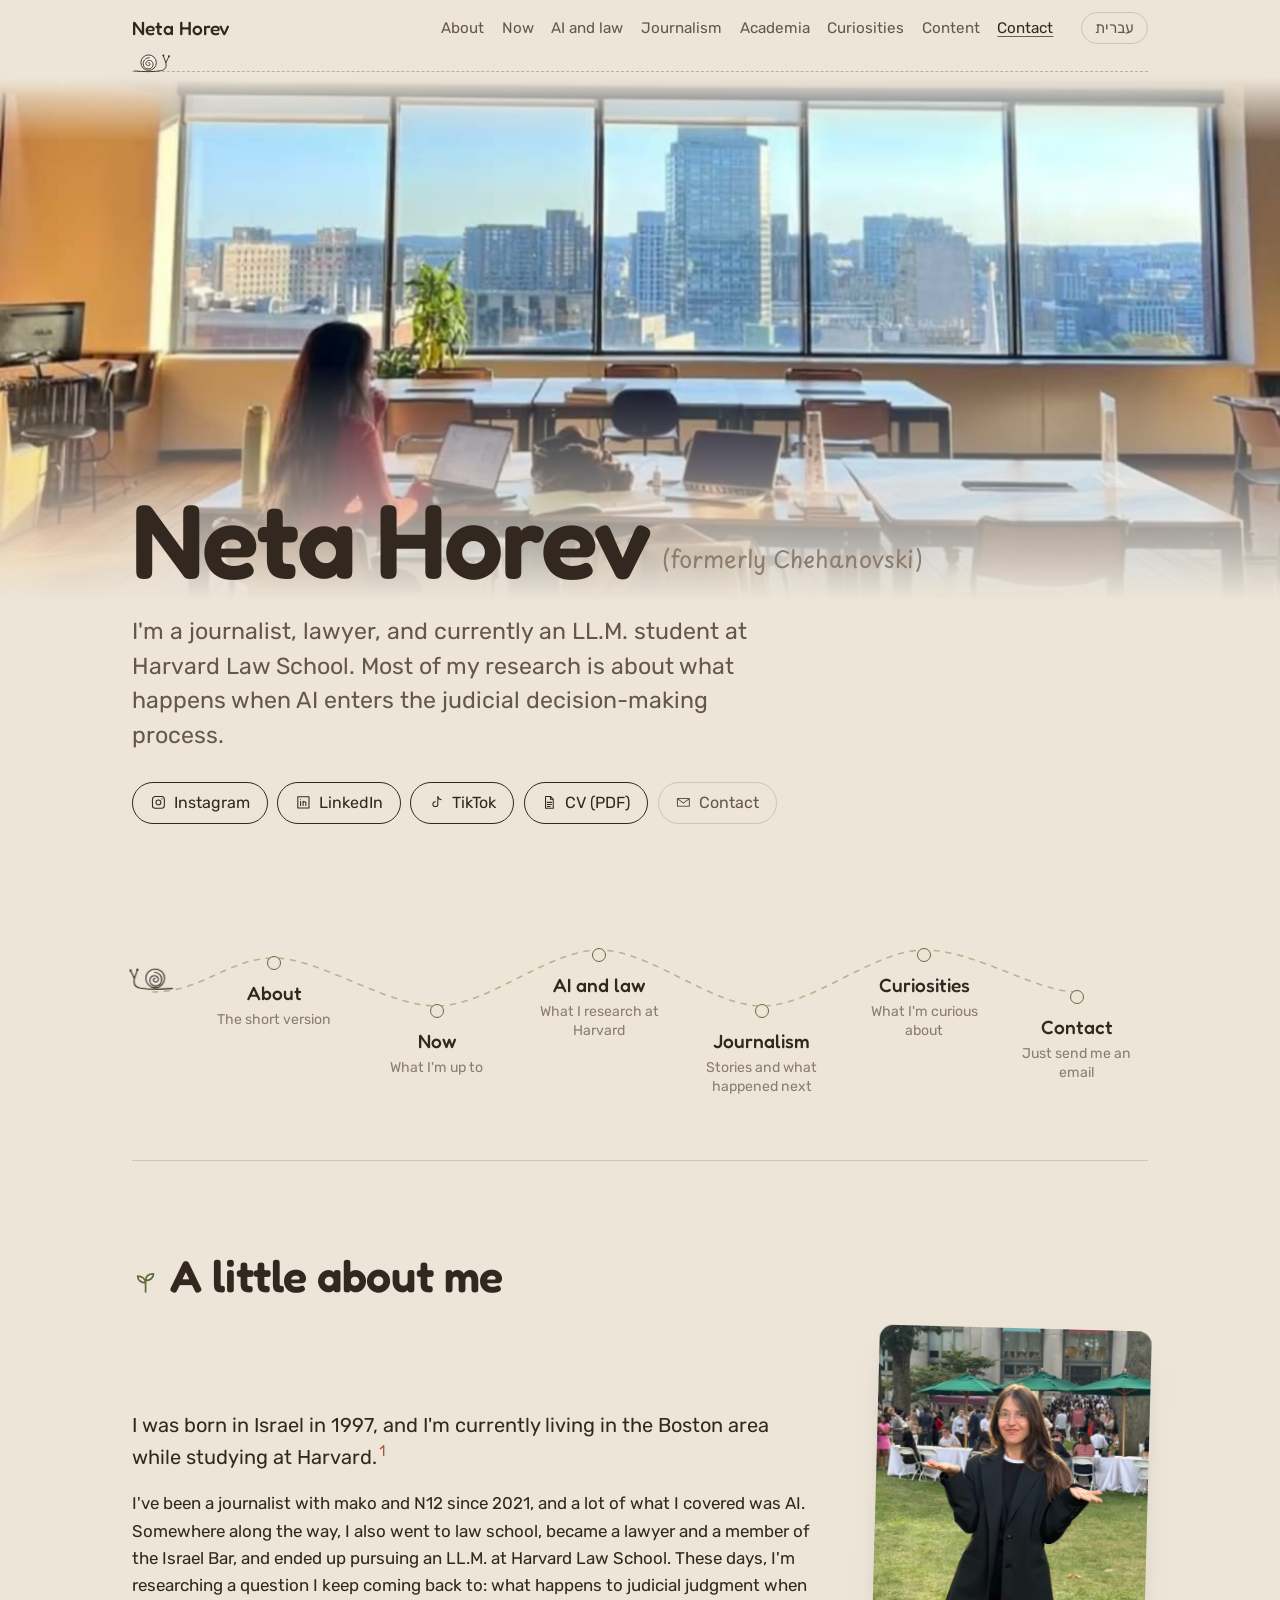
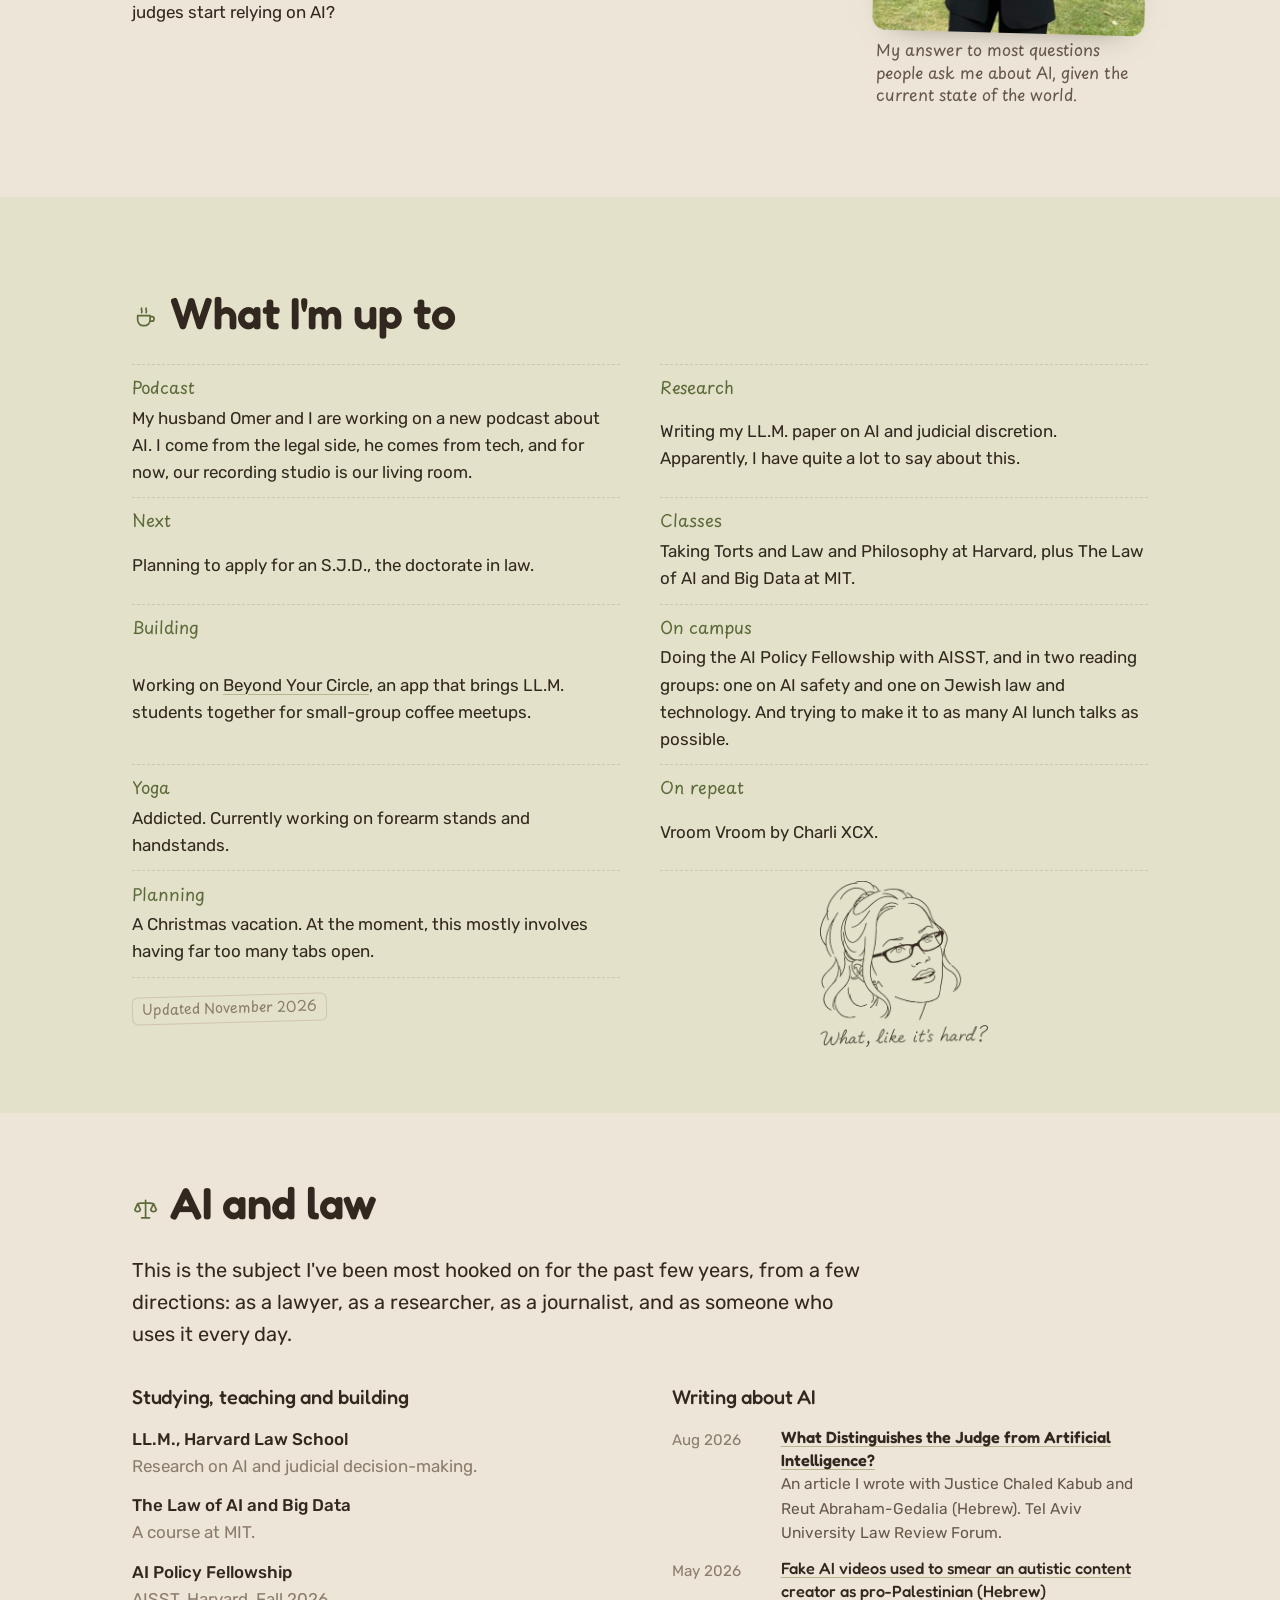
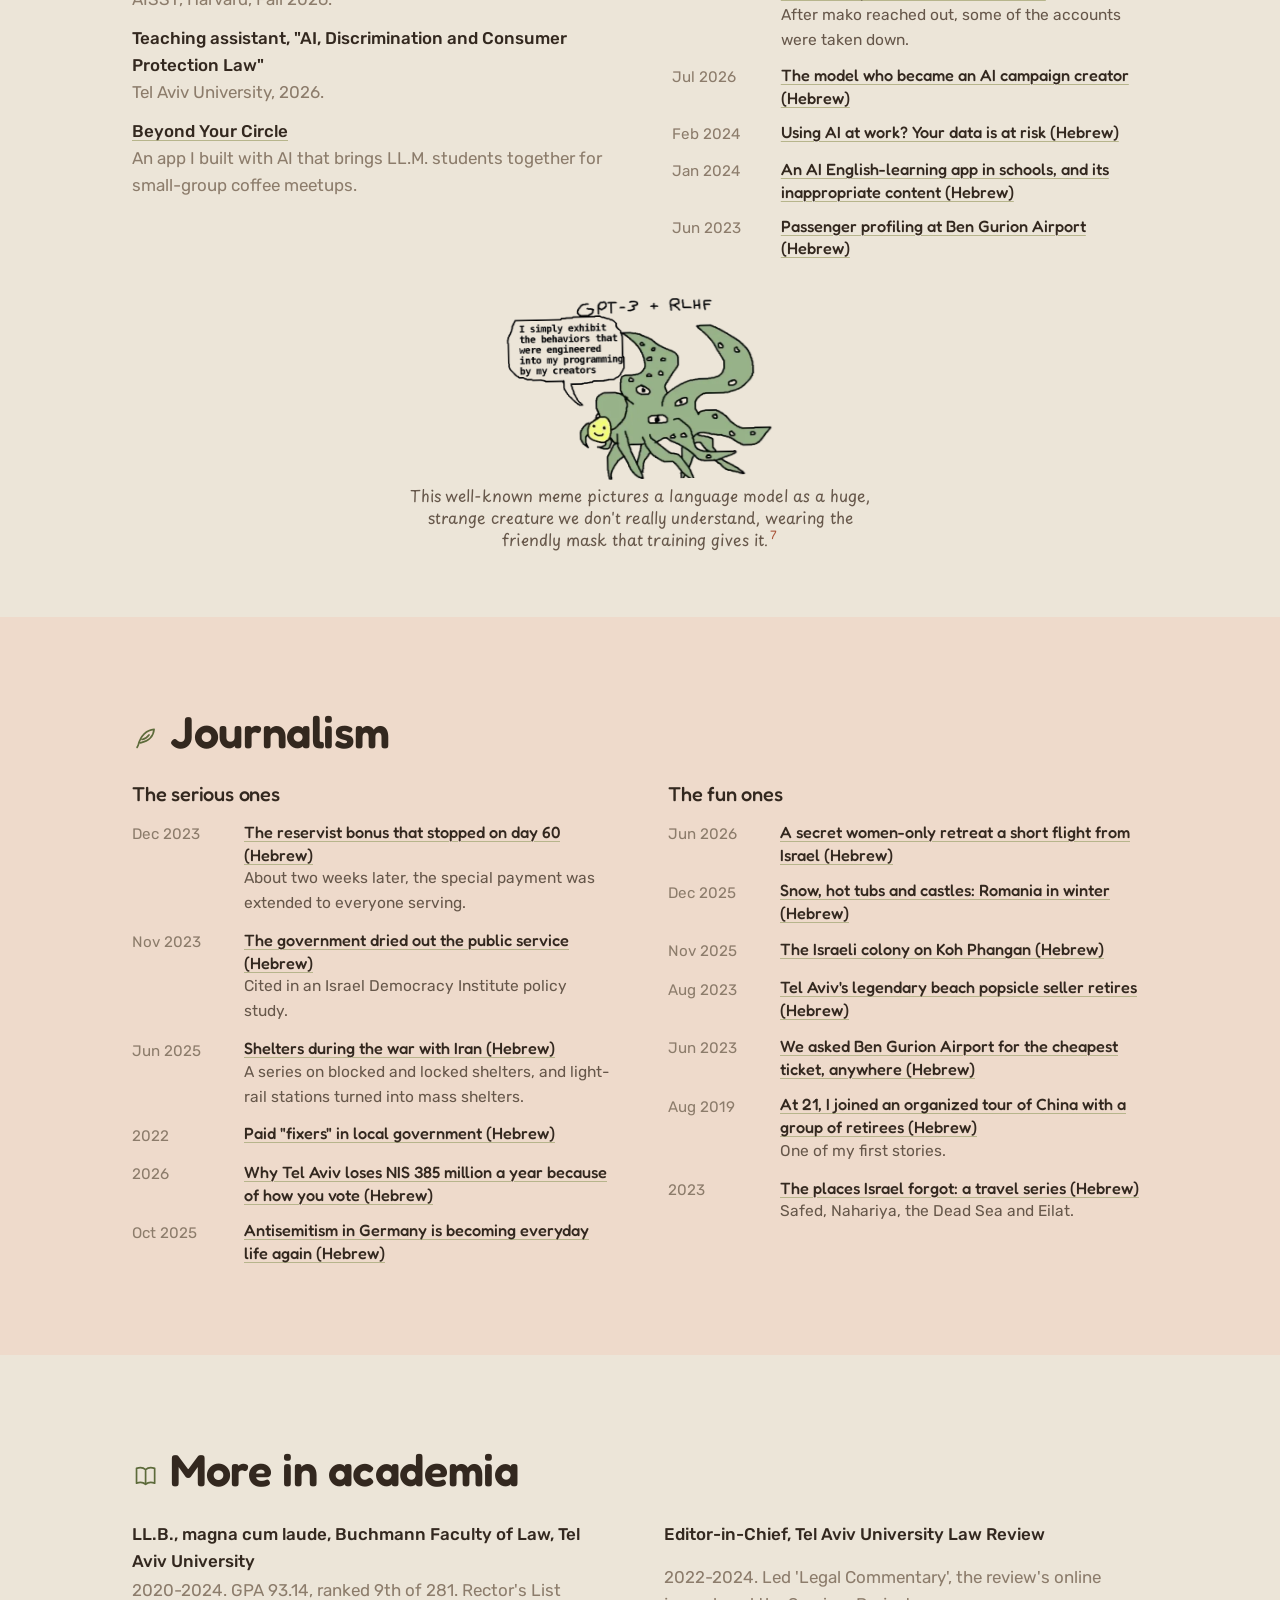
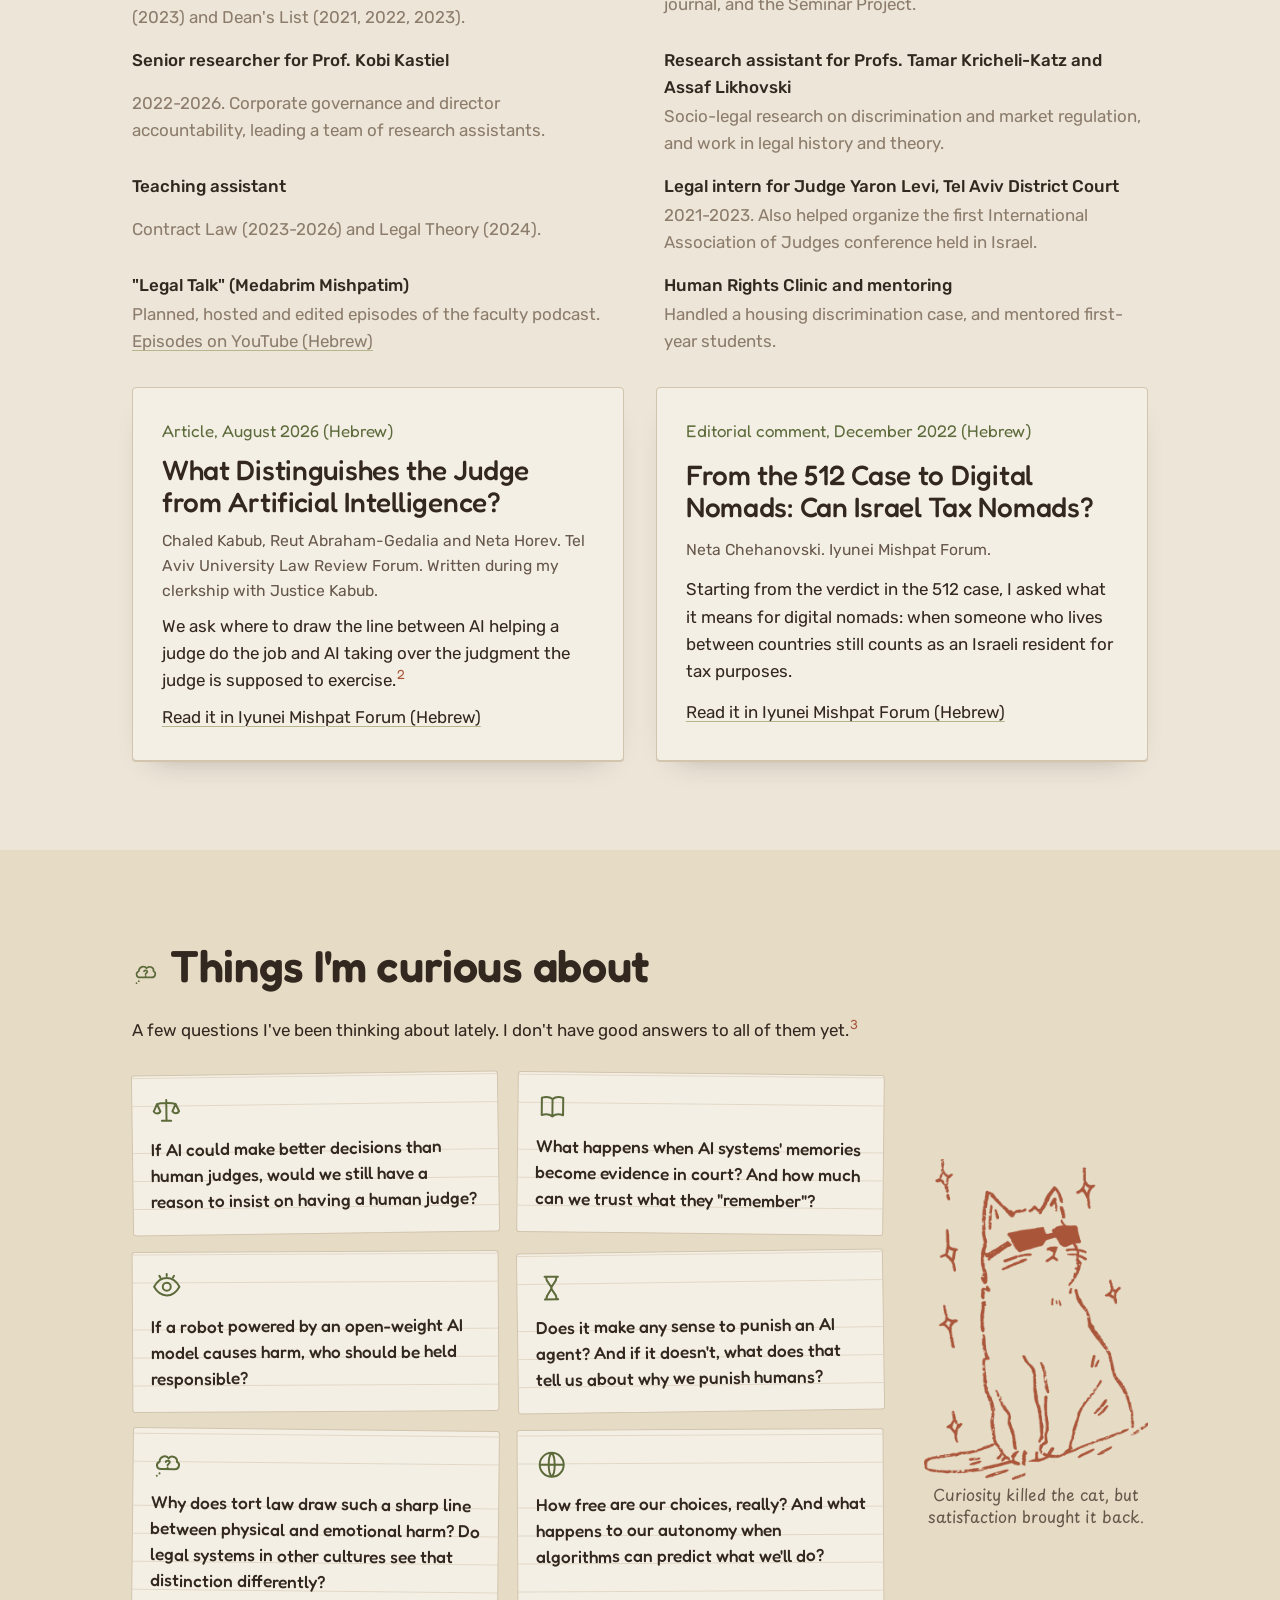
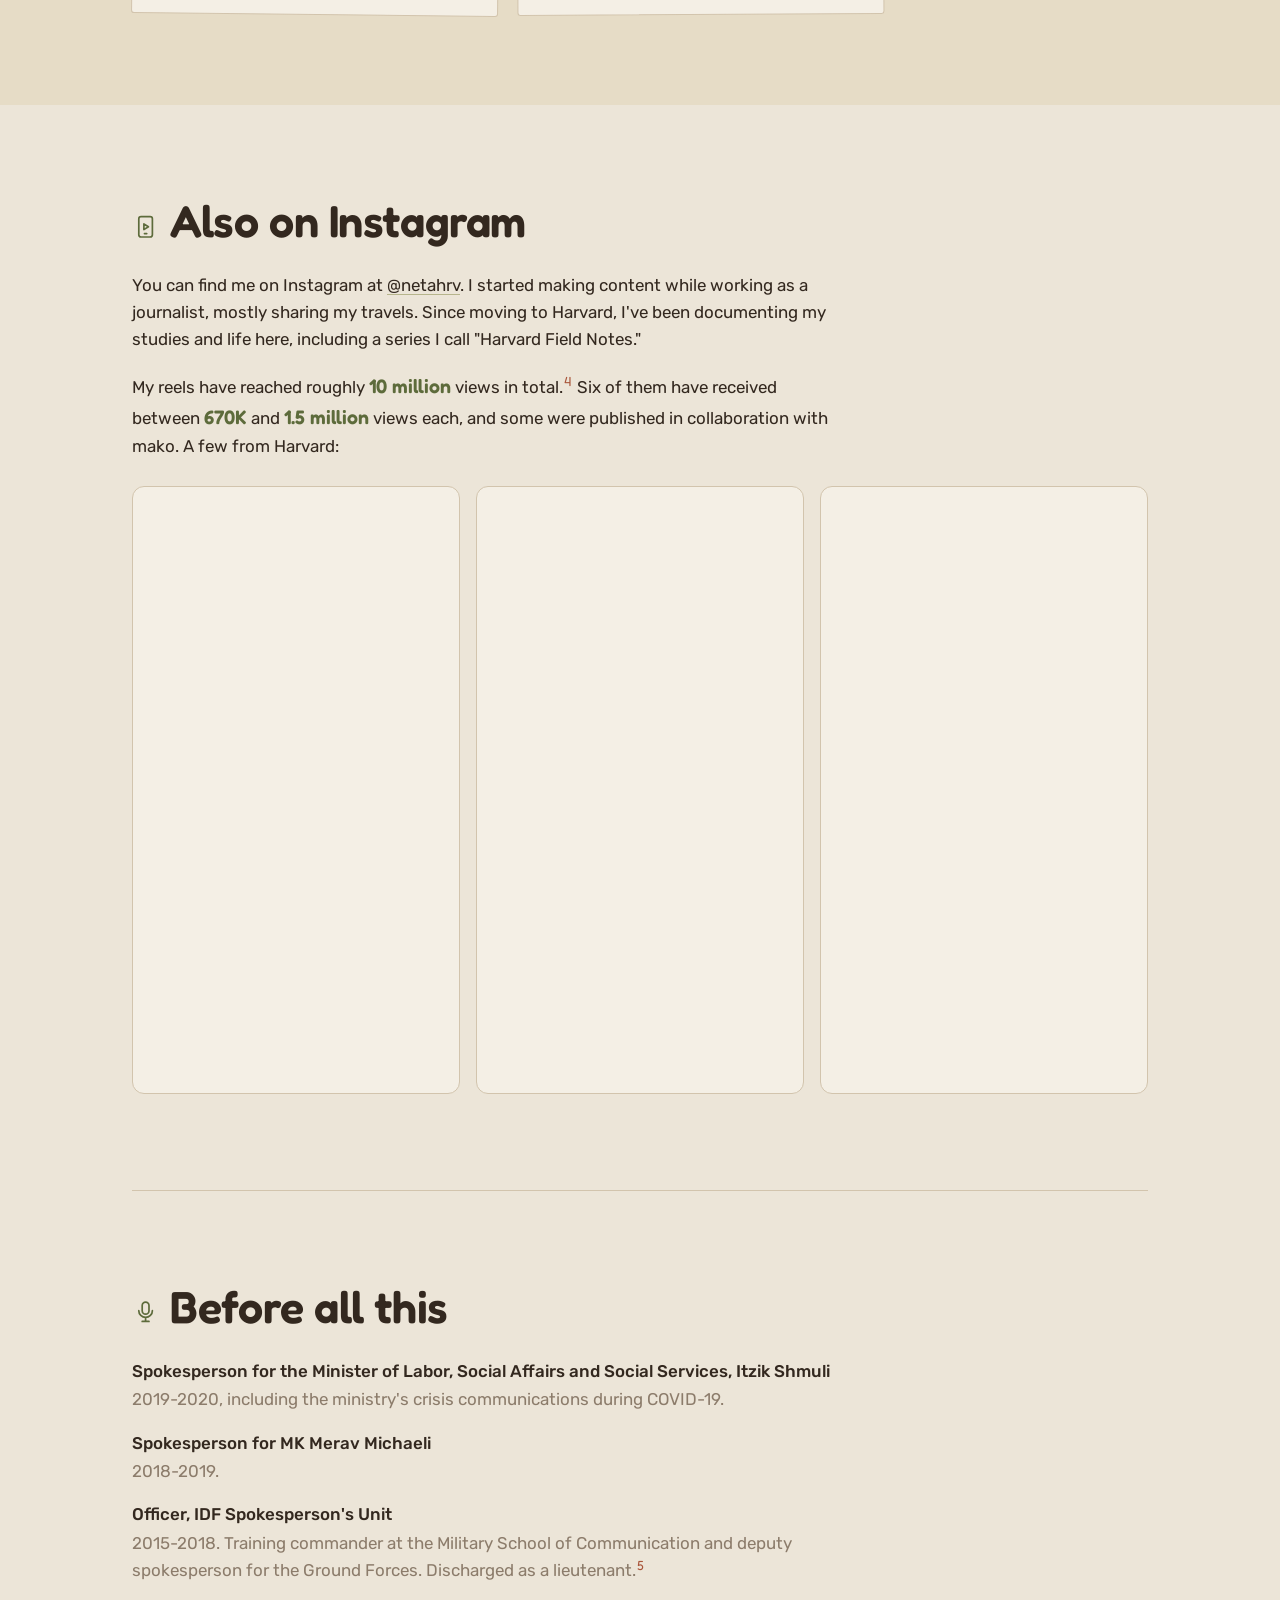
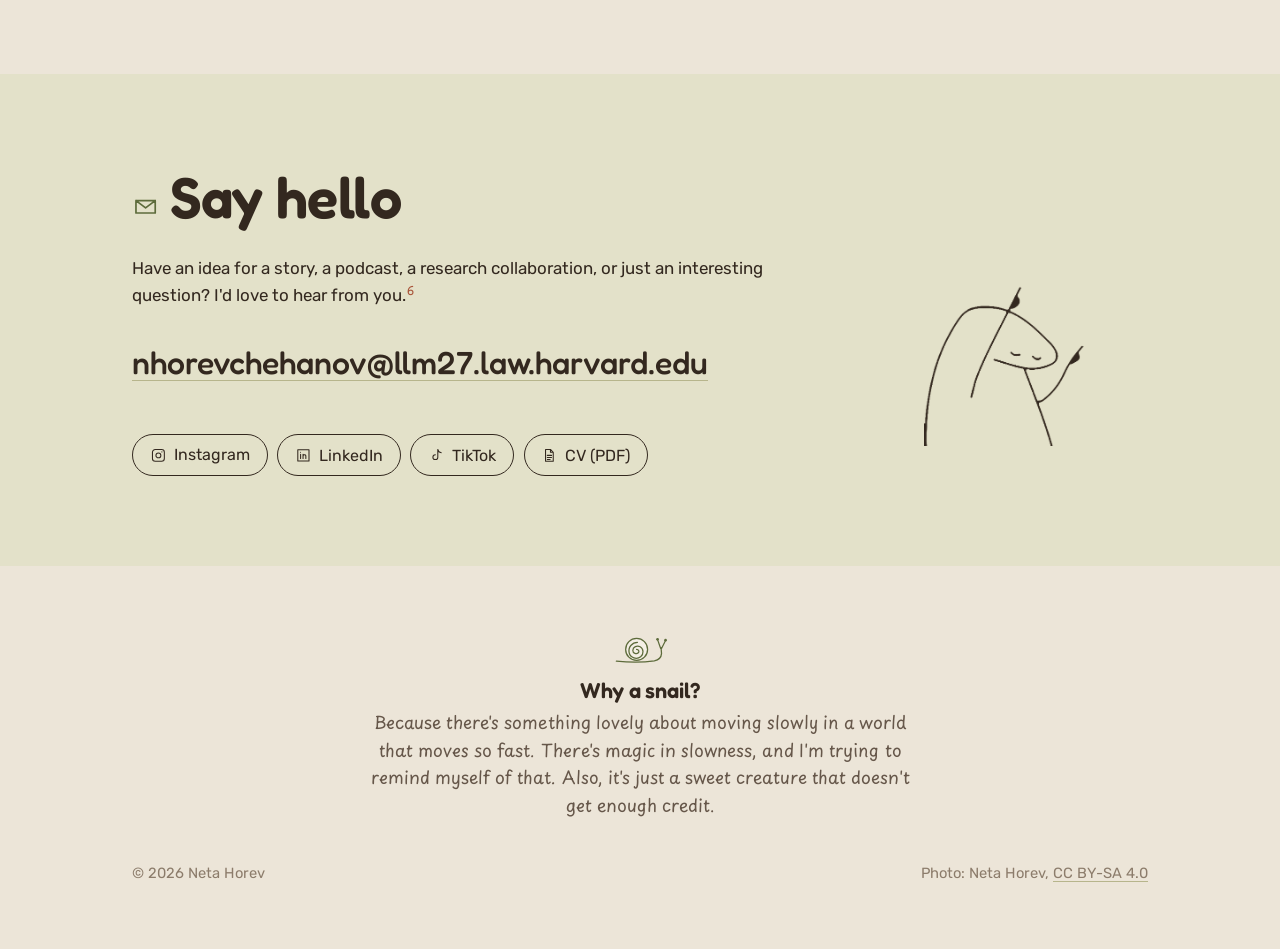
==== index.html @ 1d1a62be "Cover: day-to-night video loop instead of the still photo Co-Authored-By: Claude Opus 5.5 <noreply@a" ====
<!doctype html>
<html lang="en" dir="ltr">
<head>
<meta charset="utf-8">
<meta name="viewport" content="width=device-width, initial-scale=1, viewport-fit=cover">
<title>Neta Horev</title>
<meta name="description" content="Neta Horev is a journalist, lawyer and LL.M. candidate at Harvard Law School researching AI and judicial decision-making.">
<link rel="canonical" href="https://netahorev.com/">
<link rel="alternate" hreflang="he" href="https://netahorev.com/he/">
<link rel="alternate" hreflang="en" href="https://netahorev.com/">
<link rel="alternate" hreflang="x-default" href="https://netahorev.com/">
<meta property="og:type" content="website">
<meta property="og:url" content="https://netahorev.com/">
<meta property="og:title" content="Neta Horev">
<meta property="og:description" content="Journalist, lawyer and LL.M. candidate at Harvard Law School researching AI and judicial decision-making.">
<meta property="og:image" content="https://netahorev.com/assets/neta-horev.jpg">
<meta property="og:image:alt" content="Portrait of Neta Horev">
<meta property="og:locale" content="en_US">
<meta property="og:locale:alternate" content="he_IL">
<meta name="twitter:card" content="summary_large_image">
<meta name="theme-color" content="#ECE5D8">
<link rel="icon" href="/assets/favicon.svg" type="image/svg+xml">
<link rel="preconnect" href="https://fonts.googleapis.com">
<link rel="preconnect" href="https://fonts.gstatic.com" crossorigin>
<link rel="stylesheet" href="https://fonts.googleapis.com/css2?family=Fredoka:wght@400;500;600&family=Rubik:wght@400;500&family=Playpen+Sans+Hebrew:wght@400;500&display=swap">
<link rel="stylesheet" href="/assets/style.css?v=49">
<script>document.documentElement.classList.add('js');if(document.visibilityState==='visible')document.documentElement.classList.add('intro')</script>
<script type="application/ld+json">
{"@context":"https://schema.org","@type":"Person","name":"Neta Horev","alternateName":["נטע חורב","Neta Chehanovski","נטע צ'חנובסקי"],"url":"https://netahorev.com/","image":"https://netahorev.com/assets/neta-horev.jpg","jobTitle":"Journalist, lawyer and LL.M. candidate","affiliation":{"@type":"CollegeOrUniversity","name":"Harvard Law School"},"sameAs":["https://www.instagram.com/netahrv/","https://www.linkedin.com/in/neta-horev-77a28816b/","https://www.tiktok.com/@neta_horev"]}
</script>
  <script data-goatcounter="https://netahorev.goatcounter.com/count" async src="//gc.zgo.at/count.js"></script>
</head>
<body>
<svg width="0" height="0" style="position:absolute" aria-hidden="true">
  <symbol id="i-sprout" viewBox="0 0 24 24"><path class="ico" d="M12 21V11M12 13c0-4-3.5-6-7-6 0 3.5 3 6 7 6M12 11c0-4 3-6 7-6 0 3.5-3 6-7 6"/></symbol>
  <symbol id="i-cup" viewBox="0 0 24 24"><path class="ico" d="M5 10h11v4a5 5 0 0 1-5 5h-1a5 5 0 0 1-5-5zM16 11h1.5a2 2 0 0 1 0 4H16M8.5 3.5c-1 1.5 1 2-0 4M12.5 3.5c-1 1.5 1 2 0 4"/></symbol>
  <symbol id="i-pen" viewBox="0 0 24 24"><path class="ico" d="M19.5 4.5C13 5 7.5 10 5.5 18.5l-1 2M19.5 4.5c-.5 6-5 10.5-12 12M9 13.5c2.5-.5 4.5-2 6-4"/></symbol>
  <symbol id="i-scales" viewBox="0 0 24 24"><path class="ico" d="M12 4.5V20M8.5 20h7M5 7.5c3-1 11-1 14 0M5 7.5 2.5 13c1 2 4 2 5 0zM19 7.5 16.5 13c1 2 4 2 5 0z"/></symbol>
  <symbol id="i-cloud" viewBox="0 0 24 24"><path class="ico" d="M7 17c-3.5 0-4-4.5-1-5.5 0-4 5-5.5 6.8-2.5 1.7-2.5 6.7-1.5 6.2 2.5 2.5 1 2 5.5-1.5 5.5zM10.6 11.6c.2-1.3 3-1.2 3 .3 0 1-1.6 1.1-1.6 2.3M12 15.9v.1M6 20.2v.1M4 22v.1"/></symbol>
  <symbol id="i-mail" viewBox="0 0 24 24"><path class="ico" d="M3.5 6.5h17v11h-17zM3.5 6.5 12 13l8.5-6.5"/></symbol>
  <symbol id="i-phone" viewBox="0 0 24 24"><path class="ico" d="M8 3h8a2 2 0 0 1 2 2v14a2 2 0 0 1-2 2H8a2 2 0 0 1-2-2V5a2 2 0 0 1 2-2zM10.5 9.5l4 2.5-4 2.5zM11 18h2"/></symbol>
  <symbol id="i-mic" viewBox="0 0 24 24"><path class="ico" d="M12 3.5a3 3 0 0 1 3 3V11a3 3 0 0 1-6 0V6.5a3 3 0 0 1 3-3zM6 11a6 6 0 0 0 12 0M12 17v3.5M9 20.5h6"/></symbol>
  <symbol id="i-eye" viewBox="0 0 24 24"><path class="ico" d="M2.5 12c2.5-4.5 6-6.5 9.5-6.5s7 2 9.5 6.5c-2.5 4.5-6 6.5-9.5 6.5S5 16.5 2.5 12zM12 9a3 3 0 1 1 0 6 3 3 0 0 1 0-6zM12 2.5V4M6.5 3.8l.8 1.3M17.5 3.8l-.8 1.3"/></symbol>
  <symbol id="i-book" viewBox="0 0 24 24"><path class="ico" d="M4 5.5c3-1 6-.7 8 1 2-1.7 5-2 8-1v13c-3-1-6-.7-8 1-2-1.7-5-2-8-1zM12 6.5v13"/></symbol>
  <symbol id="i-globe" viewBox="0 0 24 24"><path class="ico" d="M12 3a9 9 0 1 1 0 18 9 9 0 0 1 0-18zM3 12h18M12 3c-3 3-3 15 0 18M12 3c3 3 3 15 0 18"/></symbol>
  <symbol id="i-hourglass" viewBox="0 0 24 24"><path class="ico" d="M7 3.5h10M7 20.5h10M8 3.5c0 4.5 4 6 4 8.5s-4 4-4 8.5M16 3.5c0 4.5-4 6-4 8.5s4 4 4 8.5"/></symbol>
  <symbol id="i-spiral" viewBox="0 0 24 24"><path class="ico" d="M12 12c1.5 0 2 1.8.8 2.6-1.6 1-4-.2-4-2.4 0-2.8 3-4.2 5.4-3 3 1.4 3.4 5.6.8 7.7-3.2 2.6-8.4 1.2-9.3-3-1-4.6 2.4-8.6 6.8-8.6 4.4 0 8 3.5 8 8"/></symbol>
  <symbol id="i-ig" viewBox="0 0 24 24"><path class="ico" d="M7.5 3.5h9a4 4 0 0 1 4 4v9a4 4 0 0 1-4 4h-9a4 4 0 0 1-4-4v-9a4 4 0 0 1 4-4zM12 8.5a3.5 3.5 0 1 1 0 7 3.5 3.5 0 0 1 0-7zM17 6.9v.1"/></symbol>
  <symbol id="i-tt" viewBox="0 0 24 24"><path class="ico" d="M14 3.5v11a3.5 3.5 0 1 1-3.5-3.5M14 3.5c.4 2.6 2.2 4.4 5 4.6"/></symbol>
  <symbol id="i-doc" viewBox="0 0 24 24"><path class="ico" d="M6.5 3.5h7l4 4v13h-11zM13.5 3.5v4h4M9 12h6M9 15h6M9 18h4"/></symbol>
  <symbol id="i-in" viewBox="0 0 24 24"><path class="ico" d="M4 4h16v16H4zM8 10.5v6M8 7.5v.1M11.5 16.5v-6M11.5 13c0-2 4-3 4 0v3.5"/></symbol>
</svg>

<a class="skip" href="#main">Skip to content</a>

<header class="topbar">
  <div class="wrap">
    <div class="topbar__inner">
      <a class="brand" href="#top">Neta Horev</a>
      <nav class="topnav" aria-label="Sections">
        <a href="#about">About</a>
        <a href="#now">Now</a>
        <a href="#research">AI and law</a>
        <a href="#journalism">Journalism</a>
        <a href="#academia">Academia</a>
        <a href="#curiosities">Curiosities</a>
        <a href="#content">Content</a>
        <a href="#contact">Contact</a>
      </nav>
      <a class="lang" href="/he/" hreflang="he" lang="he">עברית</a>
    </div>
    <div class="trail">
      <div class="trail__line" aria-hidden="true"></div>
      <div class="trail__done" aria-hidden="true"></div>
      <button class="snail" type="button" aria-label="The snail. Click to hear what it has to say">
        <svg viewBox="0 0 64 42" aria-hidden="true"><g class="body"><path class="ico" d="M4 37q26 2.5 45-.5 8-1.5 8.5-8.5l-.5-7"/></g><g class="eyes"><path class="ico" d="m56.5 22-3.5-10M57.5 22l4.5-9"/><circle cx="52.8" cy="11" r="1.6" fill="currentColor"/><circle cx="62.3" cy="12" r="1.6" fill="currentColor"/></g><g class="shell-g"><circle class="shell" cx="28" cy="23" r="13" stroke="currentColor" stroke-width="1.5"/><path class="ico" d="M28 23c2.5 0 3.5 2.6 2 4-2 2-6.5 1-6.5-2.6 0-4.4 5-6.6 8.7-4.5 4.2 2.4 4.5 8.8.6 11.8-4.7 3.6-12.2 1.6-13.6-4.5-1.6-6.8 3.5-12.6 9.8-12.6"/></g></svg>
      </button>
    </div>
  </div>
</header>

<main id="main">
  <div class="wrap">

    <figure class="cover"><video src="/assets/cover-loop.mp4" poster="/assets/cover-loop.jpg" width="1244" height="830" autoplay muted loop playsinline preload="auto" disablepictureinpicture aria-label="Neta working on a laptop by a huge window overlooking the city"></video></figure>

    <section class="hero" id="top" aria-labelledby="name">
      <div>
        <h1 class="hero__name" id="name"><span class="w">Neta</span> <span class="w">Horev</span><span class="hero__aka">(formerly Chehanovski)</span></h1>
        <p class="hero__line">I'm a journalist, lawyer, and currently an LL.M. student at Harvard Law School. Most of my research is about what happens when AI enters the judicial decision-making process.</p>
        <div class="hero__links">
          <a class="btn" href="https://www.instagram.com/netahrv/" rel="me noopener" target="_blank"><svg aria-hidden="true"><use href="#i-ig"/></svg>Instagram</a>
          <a class="btn" href="https://www.linkedin.com/in/neta-horev-77a28816b/" rel="me noopener" target="_blank"><svg aria-hidden="true"><use href="#i-in"/></svg>LinkedIn</a>
          <a class="btn" href="https://www.tiktok.com/@neta_horev" rel="me noopener" target="_blank"><svg aria-hidden="true"><use href="#i-tt"/></svg>TikTok</a>
          <a class="btn" href="/assets/Neta-Horev-CV.pdf" target="_blank" rel="noopener"><svg aria-hidden="true"><use href="#i-doc"/></svg>CV (PDF)</a>
          <a class="btn btn--quiet" href="#contact"><svg aria-hidden="true"><use href="#i-mail"/></svg>Contact</a>
        </div>
      </div>
    </section>

    <nav class="path" aria-label="The trail through this page">
      <svg class="path__svg path__svg--d" viewBox="0 0 1000 170" preserveAspectRatio="none" aria-hidden="true">
        <defs>
          <mask id="trail-mask" maskUnits="userSpaceOnUse" x="-20" y="-20" width="1040" height="210">
            <path class="path__reveal" pathLength="1" d="M20 104C70 104 95 70 140 70S250 118 300 118 410 62 460 62 570 118 620 118 730 62 780 62 890 104 930 104" fill="none" stroke="#fff" stroke-width="16"/>
          </mask>
        </defs>
        <path class="path__line path__line--d" mask="url(#trail-mask)" d="M20 104C70 104 95 70 140 70S250 118 300 118 410 62 460 62 570 118 620 118 730 62 780 62 890 104 930 104"/>
      </svg>
      <svg class="path__svg path__svg--m" viewBox="0 0 1000 1000" preserveAspectRatio="none" aria-hidden="true">
        <defs>
          <mask id="trail-mask-m" maskUnits="userSpaceOnUse" x="-20" y="-20" width="1040" height="1040">
            <path class="path__reveal" pathLength="1" d="M500 0C430 20 260 20 260 70S740 180 740 240 260 350 260 410 740 520 740 580 260 690 260 750 740 860 740 920" fill="none" stroke="#fff" stroke-width="40"/>
          </mask>
        </defs>
        <path class="path__line path__line--m" mask="url(#trail-mask-m)" d="M500 0C430 20 260 20 260 70S740 180 740 240 260 350 260 410 740 520 740 580 260 690 260 750 740 860 740 920"/>
      </svg>
      <div class="path__snail-wrap">
        <button class="snail" type="button" aria-label="The snail. Click to hear what it has to say">
          <svg viewBox="0 0 64 42" aria-hidden="true"><g class="body"><path class="ico" d="M4 37q26 2.5 45-.5 8-1.5 8.5-8.5l-.5-7"/></g><g class="eyes"><path class="ico" d="m56.5 22-3.5-10M57.5 22l4.5-9"/><circle cx="52.8" cy="11" r="1.6" fill="currentColor"/><circle cx="62.3" cy="12" r="1.6" fill="currentColor"/></g><g class="shell-g"><circle class="shell" cx="28" cy="23" r="13" stroke="currentColor" stroke-width="1.5"/><path class="ico" d="M28 23c2.5 0 3.5 2.6 2 4-2 2-6.5 1-6.5-2.6 0-4.4 5-6.6 8.7-4.5 4.2 2.4 4.5 8.8.6 11.8-4.7 3.6-12.2 1.6-13.6-4.5-1.6-6.8 3.5-12.6 9.8-12.6"/></g></svg>
        </button>
      </div>
      <ol>
        <li style="--x:14%;--y:70px;--mx:26.0%;--my:7.0%;--i:0" data-px="140" data-py="70" data-mx="260" data-my="70"><a href="#about"><span class="path__pin"></span><svg class="path__icon" aria-hidden="true"><use href="#i-sprout"/></svg><span class="path__title">About</span><span class="path__sub">The short version</span></a></li>
        <li style="--x:30%;--y:118px;--mx:74.0%;--my:24.0%;--i:1" data-px="300" data-py="118" data-mx="740" data-my="240"><a href="#now"><span class="path__pin"></span><svg class="path__icon" aria-hidden="true"><use href="#i-cup"/></svg><span class="path__title">Now</span><span class="path__sub">What I'm up to</span></a></li>
        <li style="--x:46%;--y:62px;--mx:26.0%;--my:41.0%;--i:2" data-px="460" data-py="62" data-mx="260" data-my="410"><a href="#research"><span class="path__pin"></span><svg class="path__icon" aria-hidden="true"><use href="#i-scales"/></svg><span class="path__title">AI and law</span><span class="path__sub">What I research at Harvard</span></a></li>
        <li style="--x:62%;--y:118px;--mx:74.0%;--my:58.0%;--i:3" data-px="620" data-py="118" data-mx="740" data-my="580"><a href="#journalism"><span class="path__pin"></span><svg class="path__icon" aria-hidden="true"><use href="#i-pen"/></svg><span class="path__title">Journalism</span><span class="path__sub">Stories and what happened next</span></a></li>
        <li style="--x:78%;--y:62px;--mx:26.0%;--my:75.0%;--i:4" data-px="780" data-py="62" data-mx="260" data-my="750"><a href="#curiosities"><span class="path__pin"></span><svg class="path__icon" aria-hidden="true"><use href="#i-cloud"/></svg><span class="path__title">Curiosities</span><span class="path__sub">What I'm curious about</span></a></li>
        <li style="--x:93%;--y:104px;--mx:74.0%;--my:92.0%;--i:5" data-px="930" data-py="104" data-mx="740" data-my="920"><a href="#contact"><span class="path__pin"></span><svg class="path__icon" aria-hidden="true"><use href="#i-mail"/></svg><span class="path__title">Contact</span><span class="path__sub">Just send me an email</span></a></li>
      </ol>
    </nav>

    <section class="section" id="about" aria-labelledby="about-h">
      <div class="section__head"><svg aria-hidden="true"><use href="#i-sprout"/></svg><h2 id="about-h">A little about me</h2></div>
      <div class="about">
        <div class="prose">
          <p class="lead">I was born in Israel in 1997, and I'm currently living in the Boston area while studying at Harvard.<input type="checkbox" class="sn-check" id="sn-1"><label class="sn-ref" for="sn-1" aria-label="Note 1">1</label><span class="sn"><b>1</b>Still figuring out the whole Boston winter thing. Ask me again in February.</span></p>
          <p>I've been a journalist with mako and N12 since 2021, and a lot of what I covered was AI. Somewhere along the way, I also went to law school, became a lawyer and a member of the Israel Bar, and ended up pursuing an LL.M. at Harvard Law School. These days, I'm researching a question I keep coming back to: what happens to judicial judgment when judges start relying on AI?</p>
        </div>
        <figure class="meme about__meme">
          <img class="about__photo" src="/assets/neta-shrug.jpg" width="640" height="717" loading="lazy" alt="Neta shrugging with open hands on the lawn in front of Harvard Law School">
          <figcaption>My answer to most questions people ask me about AI, given the current state of the world.</figcaption>
        </figure>
      </div>
    </section>

    <section class="section" id="now" aria-labelledby="now-h">
      <div class="section__head"><svg aria-hidden="true"><use href="#i-cup"/></svg><h2 id="now-h">What I'm up to</h2></div>
      <div class="now-grid">
        <ul class="now">
        <li><span class="now__k">Podcast</span><span>My husband Omer and I are working on a new podcast about AI. I come from the legal side, he comes from tech, and for now, our recording studio is our living room.</span></li>
        <li><span class="now__k">Research</span><span>Writing my LL.M. paper on AI and judicial discretion. Apparently, I have quite a lot to say about this.</span></li>
        <li><span class="now__k">Next</span><span>Planning to apply for an S.J.D., the doctorate in law.</span></li>
        <li><span class="now__k">Classes</span><span>Taking Torts and Law and Philosophy at Harvard, plus The Law of AI and Big Data at MIT.</span></li>
        <li><span class="now__k">Building</span><span>Working on <a href="https://beyond-your-circle.vercel.app" target="_blank" rel="noopener">Beyond Your Circle</a>, an app that brings LL.M. students together for small-group coffee meetups.</span></li>
        <li><span class="now__k">On campus</span><span>Doing the AI Policy Fellowship with AISST, and in two reading groups: one on AI safety and one on Jewish law and technology. And trying to make it to as many AI lunch talks as possible.</span></li>
        <li><span class="now__k">Yoga</span><span>Addicted. Currently working on forearm stands and handstands.</span></li>
        <li><span class="now__k">On repeat</span><span>Vroom Vroom by Charli XCX.</span></li>
        <li><span class="now__k">Planning</span><span>A Christmas vacation. At the moment, this mostly involves having far too many tabs open.</span></li>
          <li class="now__doodle doodle" aria-hidden="true"><img src="/assets/elle.png" width="700" height="693" loading="lazy" alt=""></li>
        </ul>
      </div>
      <p class="stamp">Updated November 2026</p>
    </section>

    <section class="section" id="research" aria-labelledby="res-h">
      <div class="section__head"><svg aria-hidden="true"><use href="#i-scales"/></svg><h2 id="res-h">AI and law</h2></div>
      <p class="lead ai-lead">This is the subject I've been most hooked on for the past few years, from a few directions: as a lawyer, as a researcher, as a journalist, and as someone who uses it every day.</p>
      <div class="ai-two">
        <div class="ai-left">
          <h3 class="subhead">Studying, teaching and building</h3>
          <ul class="cv cv--tight">
        <li><strong>LL.M., Harvard Law School</strong><span class="muted">Research on AI and judicial decision-making.</span></li>
        <li><strong>The Law of AI and Big Data</strong><span class="muted">A course at MIT.</span></li>
        <li><strong>AI Policy Fellowship</strong><span class="muted">AISST, Harvard, Fall 2026.</span></li>
        <li><strong>Teaching assistant, "AI, Discrimination and Consumer Protection Law"</strong><span class="muted">Tel Aviv University, 2026.</span></li>
        <li><strong><a href="https://beyond-your-circle.vercel.app" target="_blank" rel="noopener">Beyond Your Circle</a></strong><span class="muted">An app I built with AI that brings LL.M. students together for small-group coffee meetups.</span></li>
          </ul>
        </div>
        <div class="ai-right">
          <h3 class="subhead">Writing about AI</h3>
          <ul class="clips">
          <li class="clips__paper"><span class="clips__when">Aug 2026</span><a href="https://www.taulawreview.sites.tau.ac.il/pvrvm-n/%D7%9E%D7%94-%D7%9E%D7%95%D7%AA%D7%A8-%D7%94%D7%A9%D7%95%D7%A4%D7%98-%D7%9E%D7%9F-%D7%94%D7%91%D7%99%D7%A0%D7%94-%D7%94%D7%9E%D7%9C%D7%90%D7%9B%D7%95%D7%AA%D7%99%D7%AA%3F" target="_blank" rel="noopener">What Distinguishes the Judge from Artificial Intelligence?</a><span class="clips__note">An article I wrote with Justice Chaled Kabub and Reut Abraham-Gedalia (Hebrew). Tel Aviv University Law Review Forum.</span></li>
        <li><span class="clips__when">May 2026</span><a href="https://www.mako.co.il/nexter-news/Article-28e4cb4805ded91026.htm" target="_blank" rel="noopener">Fake AI videos used to smear an autistic content creator as pro-Palestinian (Hebrew)</a><span class="clips__note">After mako reached out, some of the accounts were taken down.</span></li>
        <li><span class="clips__when">Jul 2026</span><a href="https://www.mako.co.il/nexter-news/Article-3af44d20b322f91026.htm" target="_blank" rel="noopener">The model who became an AI campaign creator (Hebrew)</a><span class="clips__note"></span></li>
        <li><span class="clips__when">Feb 2024</span><a href="https://www.mako.co.il/nexter-news/Article-604207603589d81026.htm" target="_blank" rel="noopener">Using AI at work? Your data is at risk (Hebrew)</a><span class="clips__note"></span></li>
        <li><span class="clips__when">Jan 2024</span><a href="https://www.mako.co.il/home-family-kids/Article-83e2beaeaaa2d81026.htm" target="_blank" rel="noopener">An AI English-learning app in schools, and its inappropriate content (Hebrew)</a><span class="clips__note"></span></li>
        <li><span class="clips__when">Jun 2023</span><a href="https://www.mako.co.il/travel-israel/magazine/Article-a6ac7af30967881026.htm" target="_blank" rel="noopener">Passenger profiling at Ben Gurion Airport (Hebrew)</a><span class="clips__note"></span></li>
          </ul>
        </div>
      </div>
      <figure class="shoggoth shoggoth--center">
        <img src="/assets/shoggoth.png" width="604" height="400" loading="lazy" alt="The well-known meme: a green shoggoth wearing a yellow smiley mask, saying I simply exhibit the behaviors that were engineered into my programming by my creators">
        <figcaption>This well-known meme pictures a language model as a huge, strange creature we don't really understand, wearing the friendly mask that training gives it.<input type="checkbox" class="sn-check" id="sn-7"><label class="sn-ref" for="sn-7" aria-label="Note 7">7</label><span class="sn"><b>7</b>After @TetraspaceWest's famous 2022 meme of a language model as a shoggoth wearing a smiley-face mask.</span></figcaption>
      </figure>
    </section>

    <section class="section" id="journalism" aria-labelledby="jour-h">
      <div class="section__head"><svg aria-hidden="true"><use href="#i-pen"/></svg><h2 id="jour-h">Journalism</h2></div>
      <div class="jour-cols">
        <div>
          <h3 class="subhead">The serious ones</h3>
          <ul class="clips">
        <li><span class="clips__when">Dec 2023</span><a href="https://www.mako.co.il/news-money/2023_q4/Article-6e2ce02871e5c81026.htm" target="_blank" rel="noopener">The reservist bonus that stopped on day 60 (Hebrew)</a><span class="clips__note">About two weeks later, the special payment was extended to everyone serving.</span></li>
        <li><span class="clips__when">Nov 2023</span><a href="https://www.mako.co.il/finances-news/Article-3793b2888d8db81027.htm" target="_blank" rel="noopener">The government dried out the public service (Hebrew)</a><span class="clips__note">Cited in an Israel Democracy Institute policy study.</span></li>
        <li><span class="clips__when">Jun 2025</span><a href="https://www.mako.co.il/finances-real-estate/Article-fa8a46c53997791027.htm" target="_blank" rel="noopener">Shelters during the war with Iran (Hebrew)</a><span class="clips__note">A series on blocked and locked shelters, and light-rail stations turned into mass shelters.</span></li>
        <li><span class="clips__when">2022</span><a href="https://www.mako.co.il/finances-magazine/Article-d3611bc49e93581027.htm" target="_blank" rel="noopener">Paid "fixers" in local government (Hebrew)</a><span class="clips__note"></span></li>
        <li><span class="clips__when">2026</span><a href="https://www.mako.co.il/finances-news/Article-f23892dccda0c91026.htm" target="_blank" rel="noopener">Why Tel Aviv loses NIS 385 million a year because of how you vote (Hebrew)</a><span class="clips__note"></span></li>
        <li><span class="clips__when">Oct 2025</span><a href="https://www.mako.co.il/news-world/2025_q4/Article-6ce85f83103c991026.htm" target="_blank" rel="noopener">Antisemitism in Germany is becoming everyday life again (Hebrew)</a><span class="clips__note"></span></li>
          </ul>
        </div>
        <div>
          <h3 class="subhead">The fun ones</h3>
          <ul class="clips">
        <li><span class="clips__when">Jun 2026</span><a href="https://www.mako.co.il/travel-world/Article-3bf5dec1294ee91026.htm" target="_blank" rel="noopener">A secret women-only retreat a short flight from Israel (Hebrew)</a><span class="clips__note"></span></li>
        <li><span class="clips__when">Dec 2025</span><a href="https://www.mako.co.il/travel-world/Article-5c555462f7fda91027.htm" target="_blank" rel="noopener">Snow, hot tubs and castles: Romania in winter (Hebrew)</a><span class="clips__note"></span></li>
        <li><span class="clips__when">Nov 2025</span><a href="https://www.mako.co.il/travel-world/Article-84ede516c8f3a91026.htm" target="_blank" rel="noopener">The Israeli colony on Koh Phangan (Hebrew)</a><span class="clips__note"></span></li>
        <li><span class="clips__when">Aug 2023</span><a href="https://www.mako.co.il/finances-news/Article-eca1ce267cfd981026.htm" target="_blank" rel="noopener">Tel Aviv's legendary beach popsicle seller retires (Hebrew)</a><span class="clips__note"></span></li>
        <li><span class="clips__when">Jun 2023</span><a href="https://www.mako.co.il/travel-israel/magazine/Article-d3eadab10068881026.htm" target="_blank" rel="noopener">We asked Ben Gurion Airport for the cheapest ticket, anywhere (Hebrew)</a><span class="clips__note"></span></li>
        <li><span class="clips__when">Aug 2019</span><a href="https://www.mako.co.il/travel-world/magazine/Article-367bd3965b49c61026.htm" target="_blank" rel="noopener">At 21, I joined an organized tour of China with a group of retirees (Hebrew)</a><span class="clips__note">One of my first stories.</span></li>
        <li><span class="clips__when">2023</span><a href="https://www.mako.co.il/travel-israel/magazine/Article-523e12e7bfe7a81026.htm" target="_blank" rel="noopener">The places Israel forgot: a travel series (Hebrew)</a><span class="clips__note">Safed, Nahariya, the Dead Sea and Eilat.</span></li>
          </ul>
        </div>
      </div>
    </section>

    <section class="section" id="academia" aria-labelledby="aca-h">
      <div class="section__head"><svg aria-hidden="true"><use href="#i-book"/></svg><h2 id="aca-h">More in academia</h2></div>
      <ul class="cv">
        <li><strong>LL.B., magna cum laude, Buchmann Faculty of Law, Tel Aviv University</strong><span class="muted">2020-2024. GPA 93.14, ranked 9th of 281. Rector's List (2023) and Dean's List (2021, 2022, 2023).</span></li>
        <li><strong>Editor-in-Chief, Tel Aviv University Law Review</strong><span class="muted">2022-2024. Led 'Legal Commentary', the review's online journal, and the Seminar Project.</span></li>
        <li><strong>Senior researcher for Prof. Kobi Kastiel</strong><span class="muted">2022-2026. Corporate governance and director accountability, leading a team of research assistants.</span></li>
        <li><strong>Research assistant for Profs. Tamar Kricheli-Katz and Assaf Likhovski</strong><span class="muted">Socio-legal research on discrimination and market regulation, and work in legal history and theory.</span></li>
        <li><strong>Teaching assistant</strong><span class="muted">Contract Law (2023-2026) and Legal Theory (2024).</span></li>
        <li><strong>Legal intern for Judge Yaron Levi, Tel Aviv District Court</strong><span class="muted">2021-2023. Also helped organize the first International Association of Judges conference held in Israel.</span></li>
        <li><strong>"Legal Talk" (Medabrim Mishpatim)</strong><span class="muted">Planned, hosted and edited episodes of the faculty podcast. <a href="https://www.youtube.com/playlist?list=PLNiWLB_wsOg4LRSHZgljAZx2uUPj59-yO" target="_blank" rel="noopener">Episodes on YouTube (Hebrew)</a></span></li>
        <li><strong>Human Rights Clinic and mentoring</strong><span class="muted">Handled a housing discrimination case, and mentored first-year students.</span></li>
      </ul>
      <div class="papers-two">
        <article class="paper">
          <p class="paper__kind">Article, August 2026 (Hebrew)</p>
          <h3>What Distinguishes the Judge from Artificial Intelligence?</h3>
          <p class="paper__by">Chaled Kabub, Reut Abraham-Gedalia and Neta Horev. Tel Aviv University Law Review Forum. Written during my clerkship with Justice Kabub.</p>
          <p>We ask where to draw the line between AI helping a judge do the job and AI taking over the judgment the judge is supposed to exercise.<input type="checkbox" class="sn-check" id="sn-2"><label class="sn-ref" for="sn-2" aria-label="Note 2">2</label><span class="sn"><b>2</b>The judge is keeping the job. For now.</span></p>
          <p><a href="https://www.taulawreview.sites.tau.ac.il/pvrvm-n/%D7%9E%D7%94-%D7%9E%D7%95%D7%AA%D7%A8-%D7%94%D7%A9%D7%95%D7%A4%D7%98-%D7%9E%D7%9F-%D7%94%D7%91%D7%99%D7%A0%D7%94-%D7%94%D7%9E%D7%9C%D7%90%D7%9B%D7%95%D7%AA%D7%99%D7%AA%3F" target="_blank" rel="noopener">Read it in Iyunei Mishpat Forum (Hebrew)</a></p>
        </article>
        <article class="paper">
          <p class="paper__kind">Editorial comment, December 2022 (Hebrew)</p>
          <h3>From the 512 Case to Digital Nomads: Can Israel Tax Nomads?</h3>
          <p class="paper__by">Neta Chehanovski. Iyunei Mishpat Forum.</p>
          <p>Starting from the verdict in the 512 case, I asked what it means for digital nomads: when someone who lives between countries still counts as an Israeli resident for tax purposes.</p>
          <p><a href="https://www.taulawreview.sites.tau.ac.il/post/digitalnomads" target="_blank" rel="noopener">Read it in Iyunei Mishpat Forum (Hebrew)</a></p>
        </article>
      </div>
    </section>

    <section class="section" id="curiosities" aria-labelledby="cur-h">
      <div class="section__head"><svg aria-hidden="true"><use href="#i-cloud"/></svg><h2 id="cur-h">Things I'm curious about</h2></div>
      <div class="prose cur-lead">
          <p>A few questions I've been thinking about lately. I don't have good answers to all of them yet.<input type="checkbox" class="sn-check" id="sn-3"><label class="sn-ref" for="sn-3" aria-label="Note 3">3</label><span class="sn"><b>3</b>If you have thoughts on any of these, I'd genuinely love to hear them.</span></p>
      </div>
      <div class="cur-body">
      <ul class="qs">
        <li><svg aria-hidden="true"><use href="#i-scales"/></svg><p>If AI could make better decisions than human judges, would we still have a reason to insist on having a human judge?</p></li>
        <li><svg aria-hidden="true"><use href="#i-book"/></svg><p>What happens when AI systems' memories become evidence in court? And how much can we trust what they "remember"?</p></li>
        <li><svg aria-hidden="true"><use href="#i-eye"/></svg><p>If a robot powered by an open-weight AI model causes harm, who should be held responsible?</p></li>
        <li><svg aria-hidden="true"><use href="#i-hourglass"/></svg><p>Does it make any sense to punish an AI agent? And if it doesn't, what does that tell us about why we punish humans?</p></li>
        <li><svg aria-hidden="true"><use href="#i-cloud"/></svg><p>Why does tort law draw such a sharp line between physical and emotional harm? Do legal systems in other cultures see that distinction differently?</p></li>
        <li><svg aria-hidden="true"><use href="#i-globe"/></svg><p>How free are our choices, really? And what happens to our autonomy when algorithms can predict what we'll do?</p></li>
      </ul>
        <figure class="cartoon doodle">
          <img src="/assets/curious-cat.png" width="520" height="746" loading="lazy" alt="Drawing: a cat in sunglasses sitting proudly among sparkles">
          <figcaption>Curiosity killed the cat, but satisfaction brought it back.</figcaption>
        </figure>
      </div>
    </section>

    <section class="section" id="content" aria-labelledby="con-h">
      <div class="section__head"><svg aria-hidden="true"><use href="#i-phone"/></svg><h2 id="con-h">Also on Instagram</h2></div>
      <div class="prose">
        <p>You can find me on Instagram at <a href="https://www.instagram.com/netahrv/" target="_blank" rel="noopener">@netahrv</a>. I started making content while working as a journalist, mostly sharing my travels. Since moving to Harvard, I've been documenting my studies and life here, including a series I call "Harvard Field Notes."</p>
        <p>My reels have reached roughly <span class="num">10 million</span> views in total.<input type="checkbox" class="sn-check" id="sn-4"><label class="sn-ref" for="sn-4" aria-label="Note 4">4</label><span class="sn"><b>4</b>My mom accounts for only a small fraction of those views. I think.</span> Six of them have received between <span class="num">670K</span> and <span class="num">1.5 million</span> views each, and some were published in collaboration with mako. A few from Harvard:</p>
      </div>
      <div class="reels">
        <iframe class="reel" scrolling="no" src="https://www.instagram.com/reel/Ddh8N5PtB8a/embed" title="A day in the life of a Harvard LL.M. student" loading="lazy" allow="encrypted-media; picture-in-picture; web-share" referrerpolicy="strict-origin-when-cross-origin"></iframe>
        <iframe class="reel" scrolling="no" src="https://www.instagram.com/reel/DfDy7ymBYY1/embed" title="Studying at Harvard vs. Tel Aviv" loading="lazy" allow="encrypted-media; picture-in-picture; web-share" referrerpolicy="strict-origin-when-cross-origin"></iframe>
        <iframe class="reel" scrolling="no" src="https://www.instagram.com/reel/Dd76oGMOIln/embed" title="How American law shapes the Israeli legal system" loading="lazy" allow="encrypted-media; picture-in-picture; web-share" referrerpolicy="strict-origin-when-cross-origin"></iframe>
      </div>
    </section>

    <section class="section" id="earlier" aria-labelledby="ear-h">
      <div class="section__head"><svg aria-hidden="true"><use href="#i-mic"/></svg><h2 id="ear-h">Before all this</h2></div>
      <ul class="cv">
        <li><strong>Spokesperson for the Minister of Labor, Social Affairs and Social Services, Itzik Shmuli</strong><span class="muted">2019-2020, including the ministry's crisis communications during COVID-19.</span></li>
        <li><strong>Spokesperson for MK Merav Michaeli</strong><span class="muted">2018-2019.</span></li>
        <li><strong>Officer, IDF Spokesperson's Unit</strong><span class="muted">2015-2018. Training commander at the Military School of Communication and deputy spokesperson for the Ground Forces. Discharged as a lieutenant.<input type="checkbox" class="sn-check" id="sn-5"><label class="sn-ref" for="sn-5" aria-label="Note 5">5</label><span class="sn"><b>5</b>Which means I've been on both sides of a press release.</span></span></li>
      </ul>
    </section>

    <section class="section contact" id="contact" aria-labelledby="ct-h">
      <div class="section__head"><svg aria-hidden="true"><use href="#i-mail"/></svg><h2 id="ct-h">Say hello</h2></div>
      <div class="ct-grid">
      <div class="prose">
        <p>Have an idea for a story, a podcast, a research collaboration, or just an interesting question? I'd love to hear from you.<input type="checkbox" class="sn-check" id="sn-6"><label class="sn-ref" for="sn-6" aria-label="Note 6">6</label><span class="sn"><b>6</b>I try to reply faster than the snail.</span></p>
        <p><a class="mail" href="mailto:nhorevchehanov@llm27.law.harvard.edu">nhorevchehanov@llm27.law.harvard.edu</a></p>
        <div class="hero__links">
          <a class="btn" href="https://www.instagram.com/netahrv/" rel="me noopener" target="_blank"><svg aria-hidden="true"><use href="#i-ig"/></svg>Instagram</a>
          <a class="btn" href="https://www.linkedin.com/in/neta-horev-77a28816b/" rel="me noopener" target="_blank"><svg aria-hidden="true"><use href="#i-in"/></svg>LinkedIn</a>
          <a class="btn" href="https://www.tiktok.com/@neta_horev" rel="me noopener" target="_blank"><svg aria-hidden="true"><use href="#i-tt"/></svg>TikTok</a>
          <a class="btn" href="/assets/Neta-Horev-CV.pdf" target="_blank" rel="noopener"><svg aria-hidden="true"><use href="#i-doc"/></svg>CV (PDF)</a>
        </div>
      </div>
        <figure class="doodle ct-doodle"><img src="/assets/dance-blob.png" width="361" height="361" loading="lazy" alt="Drawing: a round white blob dancing with its eyes closed"></figure>
      </div>
    </section>

    <aside class="why-snail" aria-labelledby="why-h">
      <svg class="why-snail__img" viewBox="0 0 64 42" aria-hidden="true"><path class="ico" d="M4 37q26 2.5 45-.5 8-1.5 8.5-8.5l-.5-7M56.5 22l-3.5-10M57.5 22l4.5-9"/><circle cx="52.8" cy="11" r="1.6" fill="currentColor"/><circle cx="62.3" cy="12" r="1.6" fill="currentColor"/><circle cx="28" cy="23" r="13" fill="var(--card)" stroke="currentColor" stroke-width="1.5"/><path class="ico" d="M28 23c2.5 0 3.5 2.6 2 4-2 2-6.5 1-6.5-2.6 0-4.4 5-6.6 8.7-4.5 4.2 2.4 4.5 8.8.6 11.8-4.7 3.6-12.2 1.6-13.6-4.5-1.6-6.8 3.5-12.6 9.8-12.6"/></svg>
      <h2 id="why-h">Why a snail?</h2>
      <p>Because there's something lovely about moving slowly in a world that moves so fast. There's magic in slowness, and I'm trying to remind myself of that. Also, it's just a sweet creature that doesn't get enough credit.</p>
    </aside>

    <footer class="foot">
      <p>© 2026 Neta Horev</p>
      <p>Photo: Neta Horev, <a href="https://commons.wikimedia.org/wiki/File:Neta_Horev_Chehanovski_(cropped).jpg" target="_blank" rel="noopener">CC BY-SA 4.0</a></p>
    </footer>
  </div>
</main>

<script type="application/json" id="snail-lines">["Hi, don't mind me. Just passing through.", "Feel free to keep reading. I'm not in a hurry.", "Wait, has anyone seen footnote 7?", "I've moved with my entire house, too. Neta and I understand each other."]</script>
<script src="/assets/main.js?v=33" defer></script>
</body>
</html>
---- assets/style.css ----
/* Layout: a law-review page. One start-aligned reading column, a margin column for
   sidenotes (where the jokes live), and a snail that walks a hand-drawn trail.
   Boldness lives in one place: the trail + snail. Everything else stays quiet. */
:root {
  --paper: #ECE5D8;
  --paper-deep: #E2D8C6;
  --card: #F4EFE5;
  --ink: #33281F;
  --ink-soft: #66574A;
  --muted: #8C7C6B;
  --olive: #5D6B3B;
  --olive-soft: #B7B58C;
  --terra: #A9553A;
  --line: #D2C4AD;
  --note: #E6D7A9;

  --display: "Bona Nova", "Frank Ruhl Libre", Georgia, serif;
  --body: "Assistant", "Heebo", system-ui, sans-serif;

  --col: 41rem;
  --margin: 14rem;
  --gap-margin: 2.5rem;
  --wrap: calc(var(--col) + var(--margin) + var(--gap-margin));
  --ease-out: cubic-bezier(0.16, 1, 0.3, 1);
  color-scheme: light;
}
@media (prefers-color-scheme: dark) {
  :root:not([data-theme="light"]) {
    --paper: #1E1A15; --paper-deep: #26211A; --card: #2A241D;
    --ink: #EEE6D6; --ink-soft: #CBBDA8; --muted: #9C8D7B;
    --olive: #B3BD82; --olive-soft: #5E6043; --terra: #E0906C;
    --line: #463C31; --note: #4B4128;
    color-scheme: dark;
  }
}
:root[data-theme="dark"] {
  --paper: #1E1A15; --paper-deep: #26211A; --card: #2A241D;
  --ink: #EEE6D6; --ink-soft: #CBBDA8; --muted: #9C8D7B;
  --olive: #B3BD82; --olive-soft: #5E6043; --terra: #E0906C;
  --line: #463C31; --note: #4B4128;
  color-scheme: dark;
}

*, *::before, *::after { box-sizing: border-box; }
html { scroll-behavior: smooth; -webkit-text-size-adjust: 100%; }
body {
  margin: 0;
  background: var(--paper);
  color: var(--ink);
  font-family: var(--body);
  font-size: 1.125rem;
  line-height: 1.7;
  text-rendering: optimizeLegibility;
}
:lang(en) body, body:lang(en) { line-height: 1.6; }
img { max-width: 100%; height: auto; display: block; }
a { color: inherit; text-decoration-color: var(--olive-soft); text-underline-offset: 0.2em; text-decoration-thickness: 1px; }
a:hover { text-decoration-color: var(--olive); }
:focus-visible { outline: 2px solid var(--olive); outline-offset: 3px; border-radius: 3px; }
h1, h2, h3 { font-family: var(--display); font-weight: 400; line-height: 1.15; text-wrap: balance; margin: 0; }
p { margin: 0; }
.skip { position: absolute; inset-inline-start: 1rem; top: -4rem; background: var(--ink); color: var(--paper); padding: 0.5rem 1rem; border-radius: 6px; z-index: 50; }
.skip:focus { top: 1rem; }

.wrap {
  max-width: var(--wrap);
  margin-inline: auto;
  padding-left: max(20px, env(safe-area-inset-left, 0px));
  padding-right: max(20px, env(safe-area-inset-right, 0px));
}

/* ---------- top bar ---------- */
body::before { content: ""; position: fixed; inset: 0 0 auto; height: env(safe-area-inset-top, 0px); z-index: 30; background: var(--paper); }
.topbar {
  position: sticky; top: env(safe-area-inset-top, 0px); z-index: 20;
  background: color-mix(in srgb, var(--paper) 88%, transparent);
  backdrop-filter: blur(8px); -webkit-backdrop-filter: blur(8px);
}
.topbar__inner { display: flex; align-items: center; gap: 1.25rem; min-height: 3.5rem; }
.brand { font-family: var(--display); font-size: 1.2rem; text-decoration: none; white-space: nowrap; }
.topnav { display: none; gap: 1.1rem; margin-inline-start: auto; font-size: 0.95rem; }
.topnav a { text-decoration: none; color: var(--ink-soft); }
.topnav a:hover, .topnav a[aria-current="true"] { color: var(--ink); text-decoration: underline; text-decoration-color: var(--olive); }
.lang { margin-inline-start: auto; font-size: 0.95rem; color: var(--ink-soft); text-decoration: none; border: 1px solid var(--line); border-radius: 999px; padding: 0.15rem 0.8rem; }
.lang:hover { color: var(--ink); border-color: var(--olive); }
@media (min-width: 960px) { .topnav { display: flex; } .lang { margin-inline-start: 0.5rem; } }

/* the trail under the bar: the snail reports reading progress once the hero trail is gone */
.trail { position: relative; height: 26px; margin-top: -4px; }
.trail__line { position: absolute; inset-inline: 0; bottom: 6px; border-bottom: 1.5px dashed var(--olive-soft); }
.trail__done { position: absolute; inset-inline-start: 0; bottom: 6px; width: calc(var(--p, 0) * 100%); border-bottom: 1.5px solid var(--olive); }
.trail .snail { position: absolute; bottom: 4px; inset-inline-start: calc(var(--p, 0) * (100% - 38px)); width: 38px; }
.topbar .trail { opacity: 0; transform: translateY(-4px); transition: opacity .35s ease, transform .35s ease; pointer-events: none; }
.topbar.is-trailing .trail { opacity: 1; transform: none; pointer-events: auto; }

/* ---------- snail ---------- */
.snail { display: block; padding: 0; border: 0; background: none; color: var(--ink); cursor: pointer; line-height: 0; }
.snail svg { width: 100%; height: auto; overflow: visible; }
.snail .shell { fill: var(--card); }
.snail .body, .snail .eyes { transition: transform .35s var(--ease-out), opacity .25s ease; transform-origin: 30% 90%; }
.snail.is-shy .body, .snail.is-shy .eyes { transform: scaleX(0.35); opacity: 0; }
.snail.is-shy .shell-g { animation: wobble .5s ease 1; }
.snail.is-moving .eyes { animation: antenna .45s ease-in-out infinite alternate; }
[dir="rtl"] .trail .snail svg, [dir="rtl"] .bubble-flip { transform: scaleX(-1); }
@keyframes wobble { 0%,100% { transform: rotate(0); } 30% { transform: rotate(-6deg); } 60% { transform: rotate(4deg); } }
@keyframes antenna { from { transform: rotate(-3deg); } to { transform: rotate(4deg); } }
.say {
  position: absolute; z-index: 5; bottom: calc(100% + 8px); inset-inline-start: -6px;
  width: max-content; max-width: 16rem;
  background: var(--card); color: var(--ink); border: 1px solid var(--line);
  border-radius: 12px; padding: 0.45rem 0.75rem; font-size: 0.92rem; line-height: 1.4;
  box-shadow: 0 6px 18px -10px rgb(51 40 31 / 0.35);
}
.topbar .say { bottom: auto; top: calc(100% + 6px); }

/* ---------- hero ---------- */
.hero { display: grid; gap: 2.5rem; padding-block: clamp(2rem, 6vw, 4.5rem) 1rem; align-items: start; }
.hero__name { font-size: clamp(3.4rem, 11vw, 6.6rem); letter-spacing: -0.01em; line-height: 0.98; }
.hero__name .w { display: inline-block; }
.hero__aka { display: inline-block; margin-inline-start: 0.7rem; font-family: var(--display); font-style: italic; font-weight: 400; color: var(--muted); font-size: 0.22em; letter-spacing: 0; vertical-align: 0.45em; white-space: nowrap; }
.hero__line { font-size: clamp(1.2rem, 2.4vw, 1.45rem); line-height: 1.5; color: var(--ink-soft); max-width: 34rem; margin-top: 1.4rem; }
.hero__line em { font-family: var(--display); font-style: italic; color: var(--ink); }
.hero__links { display: flex; flex-wrap: wrap; gap: 0.6rem; margin-top: 1.8rem; }
.btn { display: inline-flex; align-items: center; gap: 0.45rem; text-decoration: none; font-size: 1rem; border: 1px solid var(--ink); border-radius: 999px; padding: 0.45rem 1.05rem; }
.btn svg { width: 1.05rem; height: 1.05rem; }
.btn:hover { background: var(--ink); color: var(--paper); }
.btn--quiet { border-color: var(--line); color: var(--ink-soft); }
.btn--quiet:hover { background: var(--card); color: var(--ink); border-color: var(--olive); }

.portrait { position: relative; justify-self: start; width: min(18rem, 78vw); margin: 0.5rem 0 0; }
.portrait__frame { background: var(--card); padding: 0.6rem 0.6rem 2.6rem; transform: rotate(-2.2deg); box-shadow: 0 18px 40px -26px rgb(51 40 31 / 0.55); position: relative; }
.portrait__frame::before { content: ""; position: absolute; top: -12px; inset-inline-start: 38%; width: 5.5rem; height: 1.6rem; background: color-mix(in srgb, var(--olive-soft) 55%, transparent); transform: rotate(3deg); }
.portrait__frame img { aspect-ratio: 4 / 5; object-fit: cover; object-position: 50% 20%; width: 100%; filter: saturate(0.92) sepia(0.06); }
.portrait__frame { padding-bottom: 0.75rem; }
/* arch portrait: the photo is cut into the same arch as the colonnade behind her */
.portrait--arch { width: min(17rem, 80vw); padding: 0.9rem 0.9rem 0; }
.portrait--arch .portrait__frame { background: none; padding: 0; transform: none; box-shadow: none; }
.portrait--arch .portrait__frame::before { content: none; }
.portrait--arch .portrait__frame img { aspect-ratio: 3 / 4; border-radius: 50% 50% 0 0 / 37.5% 37.5% 0 0; filter: none; }
.portrait--arch::before { content: ""; position: absolute; inset: 0 0 -0.9rem 0; border: 1.5px solid var(--olive-soft); border-bottom: 0; border-radius: 50% 50% 0 0 / 36% 36% 0 0; pointer-events: none; }
.portrait--arch::after { content: ""; position: absolute; inset-inline: -1.4rem; bottom: -0.9rem; border-bottom: 1.5px solid var(--olive-soft); }
.portrait__cap { margin: 0.6rem 0.2rem 0; font-family: var(--display); font-style: italic; font-size: 0.95rem; line-height: 1.35; color: var(--ink-soft); }
.sticky {
  position: absolute; inset-inline-end: -1.6rem; top: 42%; width: 9.5rem;
  background: var(--note); color: var(--ink); padding: 0.7rem 0.75rem; font-size: 0.86rem; line-height: 1.4;
  transform: rotate(3.5deg); box-shadow: 0 10px 20px -14px rgb(51 40 31 / 0.6);
}
@media (min-width: 860px) {
  .hero { grid-template-columns: minmax(0, 1fr) auto; column-gap: 4rem; }
  .portrait { justify-self: end; margin-top: 1.5rem; }
}

/* ---------- the winding trail (main navigation) ---------- */
.path { position: relative; margin-block: 2.5rem 1rem; }
.path__svg { display: none; }
.path ol { list-style: none; margin: 0; padding: 0; display: grid; grid-template-columns: repeat(2, minmax(0, 1fr)); gap: 0.6rem; }
.path a { display: grid; gap: 0.1rem; text-decoration: none; padding: 0.7rem 0.85rem; border: 1px dashed var(--line); border-radius: 14px; height: 100%; }
.path a:hover { border-color: var(--olive); background: var(--card); }
.path__title { font-family: var(--display); font-size: 1.2rem; }
.path__sub { font-size: 0.88rem; color: var(--muted); line-height: 1.35; }
.path__icon { width: 1.6rem; height: 1.6rem; color: var(--olive); margin-bottom: 0.2rem; }
.path__snail-wrap { display: none; }
.path__pin { display: none; }
.path__snail-wrap .snail { position: relative; width: 46px; }

@media (min-width: 900px) {
  .path { height: 240px; margin-block: 3rem 2rem; }
  .path__svg { display: block; position: absolute; inset: 0; width: 100%; height: 170px; overflow: visible; }
  [dir="rtl"] .path__svg { transform: scaleX(-1); }
  .path__line { fill: none; stroke: var(--olive-soft); stroke-width: 1.6; stroke-dasharray: 5 7; stroke-linecap: round; vector-effect: non-scaling-stroke; }
  .path__dot { fill: var(--paper); stroke: var(--olive); stroke-width: 1.6; vector-effect: non-scaling-stroke; }
  .path ol { display: block; position: absolute; inset: 0; }
  .path li { position: absolute; inset-inline-start: var(--x); top: calc(var(--y) - 7px); transform: translateX(var(--shift, -50%)); width: 9.5rem; }
  [dir="rtl"] .path li { --shift: 50%; }
  .path__pin { display: block; width: 14px; height: 14px; border-radius: 50%; border: 1.6px solid var(--olive); background: var(--paper); margin-bottom: 0.35rem; transition: background .2s ease; }
  .path a:hover .path__pin, .path a:focus-visible .path__pin { background: var(--olive); }
  .path a { border: 0; padding: 0.35rem 0.5rem; text-align: center; justify-items: center; background: none; border-radius: 10px; }
  .path a:hover { background: none; }
  .path a:hover .path__title { text-decoration: underline; text-decoration-color: var(--olive); text-underline-offset: 0.25em; }
  .path__icon { margin-bottom: 0.1rem; }
  .path__snail-wrap { display: block; position: absolute; width: 46px; left: 0; top: 0; z-index: 2; will-change: transform; }
  .path__icon { display: none; }
}

/* ---------- sections ---------- */
main { padding-bottom: 2rem; }
.section { padding-block: clamp(2.75rem, 7vw, 4.75rem); border-top: 1px solid var(--line); }
.section__head { display: flex; align-items: baseline; gap: 0.7rem; margin-bottom: 1.6rem; }
.section__head svg { width: 1.7rem; height: 1.7rem; color: var(--olive); flex: none; transform: translateY(0.2rem); }
.section h2 { font-size: clamp(2rem, 4.6vw, 2.8rem); }
.prose { max-width: var(--col); display: grid; gap: 1.1rem; }
.prose p { color: var(--ink); }
.lead { font-size: 1.25rem; }
.muted { color: var(--muted); }

/* sidenotes: margin column on wide screens, tap-to-open on phones */
.sn-ref { font-family: var(--display); font-size: 0.78em; color: var(--terra); vertical-align: super; line-height: 0; cursor: pointer; padding-inline: 0.1em; user-select: none; }
.sn-check { position: absolute; opacity: 0; pointer-events: none; width: 1px; height: 1px; }
.sn-check:focus-visible + .sn-ref, .sn-ref:focus-visible { outline: 2px solid var(--olive); outline-offset: 2px; }
.sn { display: none; }
.sn-check:checked + .sn-ref + .sn {
  display: block; margin-block: 0.6rem; padding: 0.6rem 0.8rem; background: var(--note);
  font-size: 0.95rem; line-height: 1.5; color: var(--ink); border-radius: 8px;
  font-family: var(--display); font-style: italic;
}
.sn b { font-family: var(--display); font-weight: 400; color: var(--terra); margin-inline-end: 0.35rem; }
@media (min-width: 1100px) {
  .sn-check:checked + .sn-ref + .sn {
    display: block; float: inline-end; clear: inline-end;
    width: var(--margin); margin-inline-end: calc(-1 * (var(--margin) + var(--gap-margin)));
    margin-block: 0.2rem 0.8rem; padding: 0; background: none; border: 0;
    font-size: 0.92rem; line-height: 1.45; color: var(--ink-soft);
    font-family: var(--display); font-style: italic;
  }
  .sn b { font-style: normal; }
  .sn::before { content: none; }
  .sn.is-lit { color: var(--ink); }
  .sn-ref.is-lit { text-decoration: underline; }
}

/* ---------- "now" ---------- */
.now { display: grid; gap: 0; max-width: var(--col); margin: 0; padding: 0; list-style: none; }
.now li { display: grid; grid-template-columns: 7.5rem minmax(0, 1fr); gap: 1rem; padding-block: 0.85rem; border-bottom: 1px dashed var(--line); }
.now li:first-child { border-top: 1px dashed var(--line); }
.now__k { font-family: var(--display); font-style: italic; color: var(--olive); }
.stamp { display: inline-block; margin-top: 1.1rem; font-size: 0.9rem; color: var(--muted); border: 1px solid var(--line); border-radius: 6px; padding: 0.1rem 0.55rem; transform: rotate(-1.5deg); }
@media (max-width: 520px) { .now li { grid-template-columns: minmax(0, 1fr); gap: 0.1rem; } }

/* ---------- journalism ---------- */
.story { max-width: var(--col); display: grid; gap: 0.9rem; padding-bottom: 2rem; }
.story + .story { padding-top: 2rem; border-top: 1px dashed var(--line); }
.story__when { color: var(--muted); font-size: 0.95rem; }
.story h3 { font-size: clamp(1.5rem, 3vw, 1.9rem); }
.sources { display: flex; flex-wrap: wrap; gap: 0.4rem 1.1rem; margin: 0.2rem 0 0; padding: 0; list-style: none; font-size: 0.97rem; }
.sources a { color: var(--ink-soft); }
.sources a:hover { color: var(--ink); }
.chain { list-style: none; margin: 0.3rem 0 0.2rem; padding: 0; display: grid; gap: 0; position: relative; }
.chain li { position: relative; padding-inline-start: 1.6rem; padding-bottom: 0.8rem; }
.chain li::before { content: ""; position: absolute; inset-inline-start: 0.28rem; top: 0.55rem; width: 0.55rem; height: 0.55rem; border-radius: 50%; border: 1.5px solid var(--olive); background: var(--paper); }
.chain li::after { content: ""; position: absolute; inset-inline-start: 0.52rem; top: 1.25rem; bottom: -0.2rem; border-inline-start: 1.5px dashed var(--olive-soft); }
.chain li:last-child { padding-bottom: 0; }
.chain li:last-child::after { content: none; }
.chain li:last-child::before { background: var(--olive); }
.chain time { color: var(--muted); font-size: 0.95rem; margin-inline-end: 0.4rem; }
.brief-list { max-width: var(--col); display: grid; gap: 1.4rem; margin: 2.2rem 0 0; padding: 2rem 0 0; list-style: none; border-top: 1px dashed var(--line); }
.brief-list h3 { font-size: 1.35rem; margin-bottom: 0.25rem; }
.brief-list p { color: var(--ink-soft); }
.ph { background: color-mix(in srgb, var(--note) 70%, transparent); color: var(--ink); font-size: 0.85rem; padding: 0.05rem 0.4rem; border-radius: 4px; border: 1px dashed var(--terra); white-space: nowrap; }

/* ---------- law & research ---------- */
.cv { max-width: var(--col); list-style: none; margin: 0; padding: 0; display: grid; gap: 1rem; }
.cv li { display: grid; gap: 0.1rem; }
.cv strong { font-weight: 600; }
.paper {
  max-width: var(--col); margin-top: 2.2rem; background: var(--card); padding: clamp(1.2rem, 3vw, 1.8rem);
  border: 1px solid var(--line); border-radius: 4px; position: relative; display: grid; gap: 0.6rem;
  box-shadow: 0 1px 0 var(--line), 0 14px 30px -22px rgb(51 40 31 / 0.45);
}
.paper { isolation: isolate; }
.num { font-family: var(--display); font-size: 1.15em; color: var(--olive); white-space: nowrap; }
::selection { background: color-mix(in srgb, var(--olive-soft) 60%, transparent); color: var(--ink); }
html { scrollbar-color: var(--olive-soft) var(--paper); accent-color: var(--olive); -webkit-tap-highlight-color: transparent; }
.btn { transition: background-color .18s ease, color .18s ease, border-color .18s ease, transform .16s var(--ease-out); }
.btn:active, .lang:active { transform: scale(0.97); }
.snail:active svg { transform: scale(0.94); }
[dir="rtl"] .trail .snail:active svg { transform: scaleX(-1) scale(0.94); }
.paper__kind { color: var(--olive); font-family: var(--display); font-style: italic; }
.paper h3 { font-size: clamp(1.4rem, 3vw, 1.75rem); }
.paper__by { color: var(--ink-soft); font-size: 0.98rem; }

/* ---------- curiosities ---------- */
.qs { list-style: none; margin: 0; padding: 0; display: grid; gap: 1.1rem; grid-template-columns: repeat(auto-fill, minmax(min(100%, 15.5rem), 1fr)); max-width: 62rem; }
.qs li {
  background: var(--card); border: 1px solid var(--line); border-radius: 3px; padding: 1.1rem 1.1rem 1.25rem; display: grid; gap: 0.7rem; align-content: start;
  background-image: repeating-linear-gradient(to bottom, transparent 0 1.69rem, color-mix(in srgb, var(--line) 55%, transparent) 1.69rem 1.75rem);
  background-position: 0 3.1rem;
  transform: rotate(var(--r, 0deg)); transition: transform .3s var(--ease-out);
}
.qs li:nth-child(3n+1) { --r: -0.8deg; } .qs li:nth-child(3n+2) { --r: 0.6deg; } .qs li:nth-child(3n) { --r: -0.3deg; }
@media (hover: hover) and (pointer: fine) { .qs li:hover { transform: rotate(0deg) translateY(-2px); } }
.qs svg { width: 2rem; height: 2rem; color: var(--olive); }
.qs p { font-family: var(--display); font-size: 1.18rem; line-height: 1.45; }
.qs li.qs--wink { background-color: var(--note); }
.qs li.qs--wink svg { color: var(--ink); }

/* ---------- content ---------- */
.figures { display: flex; flex-wrap: wrap; gap: 1rem 2.6rem; margin-top: 1.6rem; max-width: var(--col); }
.figure { display: grid; gap: 0.15rem; max-width: 13rem; }
.figure__n { font-family: var(--display); font-size: clamp(2.4rem, 6vw, 3.2rem); line-height: 1; color: var(--olive); font-variant-numeric: lining-nums; }
.figure__l { font-size: 0.97rem; color: var(--ink-soft); line-height: 1.4; }

/* ---------- contact ---------- */
.contact h2 { font-size: clamp(2.4rem, 6vw, 3.6rem); }
.mail { font-family: var(--display); font-size: clamp(1.4rem, 3.6vw, 2rem); display: inline-block; margin-top: 0.6rem; word-break: break-word; }

/* ---------- footer ---------- */
.foot { border-top: 1px solid var(--line); padding-block: 2rem 2.5rem; color: var(--muted); font-size: 0.92rem; display: flex; flex-wrap: wrap; gap: 0.5rem 1.5rem; justify-content: space-between; }
.foot a { color: inherit; }

/* ---------- icons ---------- */
.ico { fill: none; stroke: currentColor; stroke-width: 1.5; stroke-linecap: round; stroke-linejoin: round; }

/* ---------- the one orchestrated moment: hero arrival + trail drawing ---------- */
@media (prefers-reduced-motion: no-preference) {
  .intro .hero__name .w { animation: rise .62s var(--ease-out) both; }
  .intro .hero__name .w:nth-child(2) { animation-delay: .09s; }
  .intro .hero__line { animation: rise .55s var(--ease-out) .2s both; }
  .intro .hero__links { animation: rise .5s var(--ease-out) .28s both; }
  .intro .portrait { animation: drop .8s var(--ease-out) .12s both; }
  .intro .sticky { animation: stick .5s var(--ease-out) .75s both; }
  .intro .path__reveal { stroke-dasharray: 1; stroke-dashoffset: 1; animation: draw 1.5s cubic-bezier(.45,.05,.2,1) .45s forwards; }
  .intro .path li { animation: pop .38s var(--ease-out) both; animation-delay: calc(.6s + var(--i) * .17s); }
}
@keyframes rise { from { transform: translateY(0.55em); opacity: 0; } to { transform: none; opacity: 1; } }
@keyframes drop { from { transform: translateY(-14px) rotate(2deg); opacity: 0; } to { transform: none; opacity: 1; } }
@keyframes stick { from { transform: rotate(10deg) scale(.9); opacity: 0; } to { transform: rotate(3.5deg); opacity: 1; } }
@keyframes draw { to { stroke-dashoffset: 0; } }
@keyframes pop { from { opacity: 0; translate: 0 8px; } to { opacity: 1; translate: 0 0; } }
@media (prefers-reduced-motion: reduce) { html { scroll-behavior: auto; } * { transition: none !important; } }

.hero__name { text-wrap: wrap; }

/* AI clippings and reels */
.subhead { font-size: 1.5rem; margin: 2.4rem 0 0.9rem; }
.clips { list-style: none; margin: 0; padding: 0; max-width: var(--col); display: grid; gap: 0.95rem; }
.clips li { display: grid; grid-template-columns: 6.5rem minmax(0, 1fr); column-gap: 1rem; }
.clips__when { color: var(--muted); font-size: 0.95rem; grid-row: span 2; padding-top: 0.1rem; }
.clips a { font-family: var(--display); font-size: 1.12rem; line-height: 1.4; }
.clips__note { color: var(--ink-soft); font-size: 0.97rem; }
.clips__note:empty { display: none; }
@media (max-width: 520px) { .clips li { grid-template-columns: minmax(0, 1fr); } .clips__when { grid-row: auto; } }
.reels { display: grid; grid-auto-flow: column; grid-auto-columns: minmax(16rem, 1fr); gap: 1rem; overflow-x: auto; margin-top: 1.6rem; padding-bottom: 0.4rem; scroll-snap-type: x mandatory; }
.reel { width: 100%; height: 34rem; border: 1px solid var(--line); border-radius: 12px; background: var(--card); scroll-snap-align: start; }
@media (min-width: 900px) { .reels { grid-auto-flow: row; grid-template-columns: repeat(3, minmax(0, 1fr)); overflow: visible; } }

.sn-ref:hover { text-decoration: underline; }
.sn-check:checked + .sn-ref { color: var(--olive); }
/* duotone portrait: olive shadows, paper highlights, no frame */
.portrait--duo { width: min(17rem, 80vw); }
.portrait--duo .portrait__frame { background: #2E3818; padding: 0; transform: none; box-shadow: none; isolation: isolate; overflow: hidden; border-radius: 4px; }
.portrait--duo .portrait__frame::before { content: none; }
.portrait--duo .portrait__frame img { filter: grayscale(1) contrast(1.3) brightness(1.08); mix-blend-mode: screen; }
.portrait--duo .portrait__frame::after { content: ""; position: absolute; inset: 0; background: #E9DFC9; mix-blend-mode: multiply; pointer-events: none; }
/* About with the Harvard photo; hero is text-only */
.about { display: grid; gap: 2rem; align-items: start; }
.about__photo { width: min(17rem, 80vw); border-radius: 14px; box-shadow: 0 18px 40px -28px rgb(51 40 31 / 0.55); }
@media (min-width: 860px) { .about { grid-template-columns: minmax(0, 1fr) 17rem; column-gap: 3.5rem; } .about__photo { width: 100%; } }
.hero { grid-template-columns: minmax(0, 1fr) !important; }
.hero__line { max-width: 40rem; }
/* wide cover photo above the name */
.cover { margin: clamp(1rem, 3vw, 1.75rem) 0 0; }
.cover :is(img,video) { width: 100%; aspect-ratio: 15 / 7; object-fit: cover; object-position: 30% 60%; border-radius: 16px; }
@media (max-width: 640px) { .cover :is(img,video) { aspect-ratio: 4 / 3; object-position: 22% 70%; } }
.hero { padding-top: clamp(1.5rem, 4vw, 2.75rem); }
@media (prefers-reduced-motion: no-preference) { .intro .cover :is(img,video) { animation: rise .7s var(--ease-out) both; } }
/* cover as a full-bleed backdrop that dissolves into the page */
html, body { overflow-x: clip; }
.cover { width: 100vw; margin: 0 calc(50% - 50vw); position: relative; }
.cover :is(img,video) { width: 100%; height: clamp(17rem, 58vh, 36rem); aspect-ratio: auto; border-radius: 0; object-position: 35% 62%;
  -webkit-mask-image: linear-gradient(to bottom, transparent 0, #000 12%, #000 55%, transparent 100%);
          mask-image: linear-gradient(to bottom, transparent 0, #000 12%, #000 55%, transparent 100%); }
@media (max-width: 640px) { .cover :is(img,video) { height: 22rem; aspect-ratio: auto; object-position: 22% 70%; } }
.cover + .hero { margin-top: clamp(-7rem, -9vw, -3rem); position: relative; padding-top: 0; }
.cover video { display: block; object-position: 50% 28%; }
/* the trail on phones: a vertical winding path the snail walks down */
@media (min-width: 900px) { .path__svg--m { display: none !important; } }
@media (max-width: 899px) {
  .path { height: 34rem; margin-block: 1.5rem 3rem; }
  .path__svg--m { display: block; position: absolute; inset: 0; width: 100%; height: 100%; overflow: visible; }
  [dir="rtl"] .path__svg--m { transform: scaleX(-1); }
  .path__line { fill: none; stroke: var(--olive-soft); stroke-width: 1.6; stroke-dasharray: 5 7; stroke-linecap: round; vector-effect: non-scaling-stroke; }
  .path ol { display: block; position: absolute; inset: 0; }
  .path li { position: absolute; inset-inline-start: var(--mx); top: calc(var(--my) - 7px); transform: translateX(-50%); width: 9.5rem; }
  [dir="rtl"] .path li { transform: translateX(50%); }
  .path a { border: 0; padding: 0.2rem 0.4rem; text-align: center; justify-items: center; background: none; border-radius: 10px; height: auto; }
  .path a:hover { background: none; }
  .path__pin { display: block; width: 14px; height: 14px; border-radius: 50%; border: 1.6px solid var(--olive); background: var(--paper); margin-bottom: 0.3rem; }
  .path__icon { display: none; }
  .path__title { font-size: 1.15rem; }
  .path__sub { font-size: 0.85rem; }
  .path__snail-wrap { display: block; position: absolute; width: 42px; left: 0; top: 0; z-index: 2; will-change: transform; }
  .path__snail-wrap .snail { width: 42px; }
}
/* phones: keep the whole panorama instead of a tall crop */
@media (max-width: 640px) {
  .cover :is(img,video) { height: auto; aspect-ratio: 15 / 8; object-position: 50% 60%;
    -webkit-mask-image: linear-gradient(to bottom, transparent 0, #000 10%, #000 70%, transparent 100%);
            mask-image: linear-gradient(to bottom, transparent 0, #000 10%, #000 70%, transparent 100%); }
  .cover + .hero { margin-top: -1.5rem; }
}

/* ---------- colour bands between sections (Omer's idea) ---------- */
:root { --band-olive: #E3E1C9; --band-terra: #EEDACB; --band-sand: #E6DCC6; }
@media (prefers-color-scheme: dark) { :root:not([data-theme="light"]) { --band-olive: #24261B; --band-terra: #2C2119; --band-sand: #29241B; } }
:root[data-theme="dark"] { --band-olive: #24261B; --band-terra: #2C2119; --band-sand: #29241B; }
main { position: relative; z-index: 0; }
#now, #journalism, #curiosities, #contact { position: relative; border-top: 0; }
#now::before, #journalism::before, #curiosities::before, #contact::before {
  content: ""; position: absolute; inset: 0 calc(50% - 50vw); z-index: -1; background: var(--band-olive);
}
#journalism::before { background: var(--band-terra); }
#curiosities::before { background: var(--band-sand); }
#now + .section, #journalism + .section, #curiosities + .section, #contact + .section { border-top: 0; }
.foot { border-top: 0; }
#curiosities .qs li { background-color: var(--card); }

/* ---------- each section fills a screen on desktop; long ones go to two columns ---------- */
@media (min-width: 900px) {
  .section { min-height: 100svh; display: flex; flex-direction: column; justify-content: center; padding-block: 5rem; }
}
@media (min-width: 1000px) {
  .wrap { max-width: 66rem; }
  .prose, .story, .now, .cv, .clips, .brief-list, .paper, .figures { max-width: 44rem; }
  #journalism .story-pair { display: grid; grid-template-columns: 1fr 1fr; column-gap: 3rem; }
  #journalism .story, #journalism .brief-list, #journalism .clips { max-width: none; }
  #journalism .story + .story { padding-top: 0; border-top: 0; }
  #journalism .brief-list { grid-template-columns: 1fr 1fr; column-gap: 3rem; }
  .clips--two { grid-template-columns: 1fr 1fr; column-gap: 3rem; }
  #academia .cv { max-width: none; grid-template-columns: 1fr 1fr; column-gap: 3rem; }
  #research .about-ai { display: grid; grid-template-columns: 1fr 1fr; column-gap: 3rem; align-items: start; }
}

/* ---------- reels: tall enough that Instagram's frame never scrolls inside ---------- */
.reel { height: 38rem; overflow: hidden; }

/* ---------- gentle arrival for the questions and the Now list ---------- */
@media (prefers-reduced-motion: no-preference) {
  .reveal-ready .qs li, .reveal-ready .now li { opacity: 0; translate: 0 14px; transition: opacity .55s var(--ease-out), translate .55s var(--ease-out); transition-delay: calc(var(--k, 0) * 70ms); }
  .reveal-ready .is-in li { opacity: 1; translate: 0 0; }
}

.story { align-content: start; }
#journalism .story-pair { align-items: start; }

/* why a snail: a quiet note at the very bottom */
.why-snail { max-width: 34rem; margin: clamp(3rem, 8vw, 5rem) auto 1rem; text-align: center; display: grid; justify-items: center; gap: 0.5rem; }
.why-snail__img { width: 54px; height: auto; color: var(--olive); margin-bottom: 0.3rem; }
.why-snail h2 { font-size: 1.35rem; font-style: italic; }
.why-snail p { color: var(--ink-soft); font-family: var(--display); font-size: 1.08rem; line-height: 1.6; }

/* spacing pass: no forced full-screen height (it left big empty gaps in short sections); one steady rhythm instead */
@media (min-width: 900px) {
  .section { min-height: 0; padding-block: clamp(4.5rem, 7vw, 6rem); }
}
.why-snail { margin-top: clamp(2.5rem, 6vw, 4rem); }
.foot { padding-block: 1.5rem 2rem; }

/* ---------- type: round and cute (Neta's pick, option C) ---------- */
:root {
  --display: "Fredoka", "Rubik", system-ui, sans-serif;
  --body: "Rubik", "Assistant", system-ui, sans-serif;
  --hand: "Playpen Sans Hebrew", "Fredoka", cursive;
}
body { font-size: 1.06rem; line-height: 1.75; }
h1, h2, h3 { font-weight: 600; letter-spacing: -0.01em; }
h3, .story h3, .brief-list h3, .paper h3 { font-weight: 500; }
.hero__name { font-weight: 600; letter-spacing: -0.02em; }
.brand, .path__title { font-weight: 500; }
/* Fredoka has no italic: swap the italic accents for the handwriting face or upright text */
.hero__aka, .now__k, .paper__kind, .portrait__cap, .why-snail h2, .clips a { font-style: normal; }
.hero__aka { font-family: var(--hand); font-weight: 400; }
.sn, .sn-check:checked + .sn-ref + .sn, .say, .why-snail p, .stamp, .now__k { font-family: var(--hand); font-style: normal; }
.sn b { font-family: var(--display); }
.clips a, .qs p, .mail { font-weight: 500; }
.qs p { font-size: 1.08rem; line-height: 1.5; }
.num { font-weight: 600; }
.cv strong { font-weight: 500; }
/* in About the margin holds the photo, so the footnote opens inline instead */
@media (min-width: 1100px) {
  .about .sn-check:checked + .sn-ref + .sn { float: none; width: auto; margin: 0.6rem 0; padding: 0.6rem 0.8rem; background: var(--note); border-radius: 8px; color: var(--ink); }
}

/* meme moments: Neta's shrug and the judge cartoon */
.cur-intro { display: grid; gap: 1.5rem; align-items: center; margin-bottom: 2rem; }
.meme { margin: 0; width: min(15rem, 70vw); display: grid; gap: 0.5rem; justify-self: start; }
.meme img { border-radius: 14px; transform: rotate(1.5deg); box-shadow: 0 14px 30px -22px rgb(51 40 31 / 0.55); }
.meme figcaption, .cartoon figcaption { font-family: var(--hand); color: var(--ink-soft); font-size: 1rem; line-height: 1.4; }
@media (min-width: 900px) { .cur-intro { grid-template-columns: minmax(0, 1fr) 15rem; column-gap: 3rem; } .meme { width: 100%; } }
.cartoon { margin: 2.2rem 0 0; width: min(22rem, 100%); display: grid; gap: 0.3rem; justify-items: center; color: var(--ink); }
.cartoon svg { width: 100%; height: auto; overflow: visible; }
.cartoon .ico { stroke-width: 2; }
.cartoon--shoggoth { width: min(17rem, 100%); margin-top: 1.6rem; }
.cartoon figcaption .sn-ref { font-family: var(--display); }

@media (min-width: 900px) { .section { display: block; } }
.about__meme { width: min(17rem, 80vw); }
.about__meme .about__photo { width: 100%; }
@media (min-width: 860px) { .about__meme { width: 100%; } }
/* the shoggoth meme sits beside the Now list instead of adding height below it */
.now-grid { display: grid; gap: 1.5rem; align-items: center; }
.shoggoth { margin: 0; width: min(18rem, 100%); display: grid; gap: 0.45rem; }
.shoggoth img { width: 100%; border-radius: 12px; border: 1px solid var(--line); background: #fff; transform: rotate(-1.2deg); box-shadow: 0 12px 26px -20px rgb(51 40 31 / 0.5); }
.shoggoth figcaption { font-family: var(--hand); color: var(--ink-soft); font-size: 0.98rem; line-height: 1.4; }
@media (min-width: 1000px) { .now-grid { grid-template-columns: minmax(0, 40rem) minmax(0, 18rem); column-gap: 3rem; justify-content: space-between; } .shoggoth { width: 100%; } }
/* the shoggoth sits straight on the page, no white card */
.shoggoth img { background: none; border: 0; border-radius: 0; box-shadow: none; }
/* footnotes inside picture captions open right under the caption, never in the margin */
@media (min-width: 1100px) {
  .shoggoth .sn-check:checked + .sn-ref + .sn, .cartoon .sn-check:checked + .sn-ref + .sn {
    float: none; width: auto; margin: 0.5rem 0 0; padding: 0.55rem 0.75rem; background: var(--note); border-radius: 8px; color: var(--ink); font-size: 0.92rem;
  }
}

/* compact long sections on desktop so they come closer to one screen */
@media (min-width: 1000px) {
  .ai-grid { display: grid; grid-template-columns: minmax(0, 1fr) minmax(0, 1fr); column-gap: 3.5rem; align-items: start; }
  .ai-grid .cv, .ai-grid .clips, .ai-grid .paper { max-width: none; }
  .ai-grid .cartoon { margin-top: 0; }
  .ai-grid .paper { margin-top: 1.8rem; }
  /* Now: rows in two columns, label above text, the meme beside */
  .now-grid { grid-template-columns: minmax(0, 1fr) minmax(0, 15rem); align-items: start; }
  .now { max-width: none; grid-template-columns: 1fr 1fr; column-gap: 2.5rem; }
  .now li { grid-template-columns: minmax(0, 1fr); gap: 0.1rem; padding-block: 0.7rem; }
  .now li:nth-child(2) { border-top: 1px dashed var(--line); }
}
/* Now without the meme: the list uses the full width; the shoggoth lives in AI and law */
@media (min-width: 1000px) { .now-grid { grid-template-columns: minmax(0, 1fr); } }
.ai-grid .shoggoth { margin-top: 2rem; }

/* ---------- AI and law, redesigned: three tidy rows ---------- */
#research .ai-top { display: grid; gap: 1.5rem; align-items: center; }
#research .ai-top .lead { max-width: 40rem; }
#research .ai-top .cartoon { margin: 0; width: min(15rem, 70%); }
#research .ai-cols { display: grid; gap: 2rem; margin-top: 2.2rem; }
#research .ai-cols .subhead { margin: 0 0 0.8rem; font-size: 1.25rem; }
#research .cv--tight { gap: 0.75rem; max-width: none; }
#research .cv--tight li { gap: 0; }
#research .clips { max-width: none; gap: 0.7rem; }
#research .clips li { grid-template-columns: 5.8rem minmax(0, 1fr); }
#research .clips a { font-size: 1.02rem; }
#research .ai-bottom { display: grid; gap: 1.8rem; margin-top: 2.4rem; align-items: center; }
#research .ai-bottom .paper { margin: 0; max-width: none; }
#research .ai-bottom .shoggoth { margin: 0; width: min(16rem, 80%); }
@media (min-width: 1000px) {
  #research.section { padding-block: 4rem; }
  #research .ai-top { grid-template-columns: minmax(0, 1fr) 14rem; column-gap: 3.5rem; }
  #research .ai-top .cartoon { width: 100%; }
  #research .ai-cols { grid-template-columns: 1fr 1fr; column-gap: 3.5rem; }
  #research .ai-bottom { grid-template-columns: minmax(0, 1fr) 15rem; column-gap: 3.5rem; }
  #research .ai-bottom .shoggoth { width: 100%; }
}
#research .ai-cols .paper { margin-top: 1.6rem; padding: 1.1rem 1.25rem; gap: 0.4rem; }
#research .ai-cols .paper h3 { font-size: 1.3rem; }
#research .ai-cols .shoggoth { margin-top: 1.4rem; width: min(15rem, 80%); }
@media (min-width: 1000px) { #research .ai-cols .shoggoth { width: 15rem; } #research .ai-top .cartoon { width: 12rem; justify-self: end; } }
#research .ai-col3 { display: grid; gap: 1.4rem; align-content: start; }
#research .ai-col3 .paper { margin-top: 0; }
@media (min-width: 1000px) and (max-width: 1199px) {
  #research .ai-col3 { grid-column: 1 / -1; grid-template-columns: minmax(0, 1fr) 14rem; column-gap: 3.5rem; align-items: center; }
}
@media (min-width: 1200px) {
  #research .ai-cols { grid-template-columns: 0.9fr 1.15fr 0.95fr; column-gap: 2.75rem; }
  #research .ai-col3 .shoggoth { width: 13rem; margin: 0; }
}

/* AI and law top row is just the lead now */
#research .ai-top { grid-template-columns: minmax(0, 1fr) !important; }
/* the judge doodle lives by the questions */
#curiosities .cur-intro { display: grid; gap: 1.2rem; align-items: center; margin-bottom: 2rem; }
#curiosities .cur-intro .cartoon { margin: 0; width: min(15rem, 70%); }
@media (min-width: 900px) { #curiosities .cur-intro { grid-template-columns: minmax(0, 1fr) 14rem; column-gap: 3rem; } #curiosities .cur-intro .cartoon { width: 100%; } }
/* journalism: two short columns */
.jour-cols { display: grid; gap: 2.2rem; }
.jour-cols .subhead { margin: 0 0 0.9rem; font-size: 1.25rem; }
.jour-cols .clips { max-width: none; gap: 0.8rem; }
.jour-cols .clips li { grid-template-columns: 6rem minmax(0, 1fr); }
.jour-cols .clips a { font-size: 1.02rem; }
@media (min-width: 1000px) { .jour-cols { grid-template-columns: 1fr 1fr; column-gap: 3.5rem; } }
@media (max-width: 520px) { .jour-cols .clips li { grid-template-columns: minmax(0, 1fr); } }

/* smart fit, no big gaps */
#curiosities .cur-intro .cartoon img { width: 100%; height: auto; }
@media (min-width: 900px) { #curiosities .cur-intro { grid-template-columns: minmax(0, 1fr) 19rem; } }
#research .ai-top { align-items: center; }
#research .ai-top .shoggoth { margin: 0; width: min(13rem, 70%); }
@media (min-width: 1000px) {
  #research .ai-top { grid-template-columns: minmax(0, 1fr) 13rem !important; column-gap: 3.5rem; }
  #research .ai-top .shoggoth { width: 100%; }
  #research .ai-cols { grid-template-columns: 1fr 1.15fr 1fr !important; column-gap: 2.75rem; }
  #research .ai-col3 { grid-column: auto !important; grid-template-columns: 1fr !important; }
}
.about { align-items: center; }

/* AI and law: two logical columns (who I am in AI | what I wrote) */
#research .ai-two { display: grid; gap: 2.2rem; }
#research .ai-left, #research .ai-right { display: grid; gap: 0.9rem; align-content: start; }
#research .ai-left .lead { margin-bottom: 0.6rem; }
#research .ai-two .subhead { margin: 0.6rem 0 0.2rem; font-size: 1.25rem; }
#research .ai-two .shoggoth { width: min(16rem, 80%); margin-top: 0.8rem; }
#research .ai-two .paper { margin-top: 1rem; max-width: none; }
@media (min-width: 1000px) { #research .ai-two { grid-template-columns: 1fr 1fr; column-gap: 4rem; } }
/* Academia: the two articles side by side */
.papers-two { display: grid; gap: 1.4rem; margin-top: 2rem; }
.papers-two .paper { margin: 0; max-width: none; }
@media (min-width: 1000px) { .papers-two { grid-template-columns: 1fr 1fr; column-gap: 2rem; align-items: stretch; } }

/* Curiosities: the robot-judge drawing sits beside the question cards, filling the column they leave empty */
#curiosities .cur-lead { margin-bottom: 1.8rem; max-width: 46rem; }
#curiosities .cur-body { display: grid; gap: 2rem; align-items: center; }
#curiosities .cur-body .qs { max-width: none; }
#curiosities .cur-body .cartoon { margin: 0 auto; width: min(17rem, 75%); }
#curiosities .cur-body .cartoon img { width: 100%; height: auto; }
@media (min-width: 1100px) {
  #curiosities .cur-body { grid-template-columns: minmax(0, 1fr) 16rem; column-gap: 2.5rem; }
  #curiosities .cur-body .cartoon { width: 100%; }
}

/* Doodles Neta picked (2026-11-11): curiosity cat, Elle in Now, coffee blob in Contact */
@media (prefers-color-scheme: dark) { :root:not([data-theme="light"]) .doodle img { filter: invert(1) hue-rotate(180deg) brightness(1.1); } }
:root[data-theme="dark"] .doodle img { filter: invert(1) hue-rotate(180deg) brightness(1.1); }
#curiosities .cur-body .cartoon { width: min(13rem, 60%); }
#curiosities .cur-body .cartoon figcaption { text-align: center; max-width: 15rem; }
@media (min-width: 1100px) { #curiosities .cur-body { grid-template-columns: minmax(0, 1fr) 14rem; } #curiosities .cur-body .cartoon { width: 100%; } }
.now .now__doodle { display: flex; justify-content: center; align-items: center; border: 0 !important; padding: 0.8rem 0 0; }
.now .now__doodle img { width: min(12rem, 60%); height: auto; }
#contact .ct-grid { display: grid; gap: 1.5rem; align-items: center; }
#contact .ct-doodle { margin: 0 auto; width: 9rem; }
#contact .ct-doodle img { width: 100%; height: auto; }
@media (min-width: 900px) { #contact .ct-grid { grid-template-columns: minmax(0, 1fr) 11rem; column-gap: 3rem; } #contact .ct-doodle { width: 100%; } }
/* Elle hangs into the empty space beside the "Updated" stamp instead of stretching the last row */
@media (min-width: 1000px) { .now .now__doodle { align-items: start; margin-bottom: -5rem; padding-top: 0.6rem; } .now .now__doodle img { width: 10.5rem; } }
@media (min-width: 900px) { #contact .ct-grid { grid-template-columns: auto 10rem; justify-content: start; column-gap: 5rem; } }
@media (min-width: 900px) { #contact .ct-grid { grid-template-columns: auto 13rem; } }
#contact .ct-doodle { width: 12rem; }
@media (min-width: 900px) { #contact .ct-grid { grid-template-columns: auto 11rem; } }
#contact .ct-doodle { width: 10rem; }

/* AI and law, take 3: lead across the top, two balanced lists, the shoggoth centred underneath as the section's closing image */
#research .ai-lead { max-width: 46rem; margin-bottom: 1.6rem; }
#research .ai-two { align-items: start; }
#research .clips__paper a { font-weight: 600; }
#research .shoggoth--center { display: grid; justify-items: center; gap: 0.5rem; width: auto; margin: 2.4rem auto 0; text-align: center; }
#research .shoggoth--center img { width: min(17rem, 75vw); height: auto; }
#research .shoggoth--center figcaption { max-width: 30rem; }
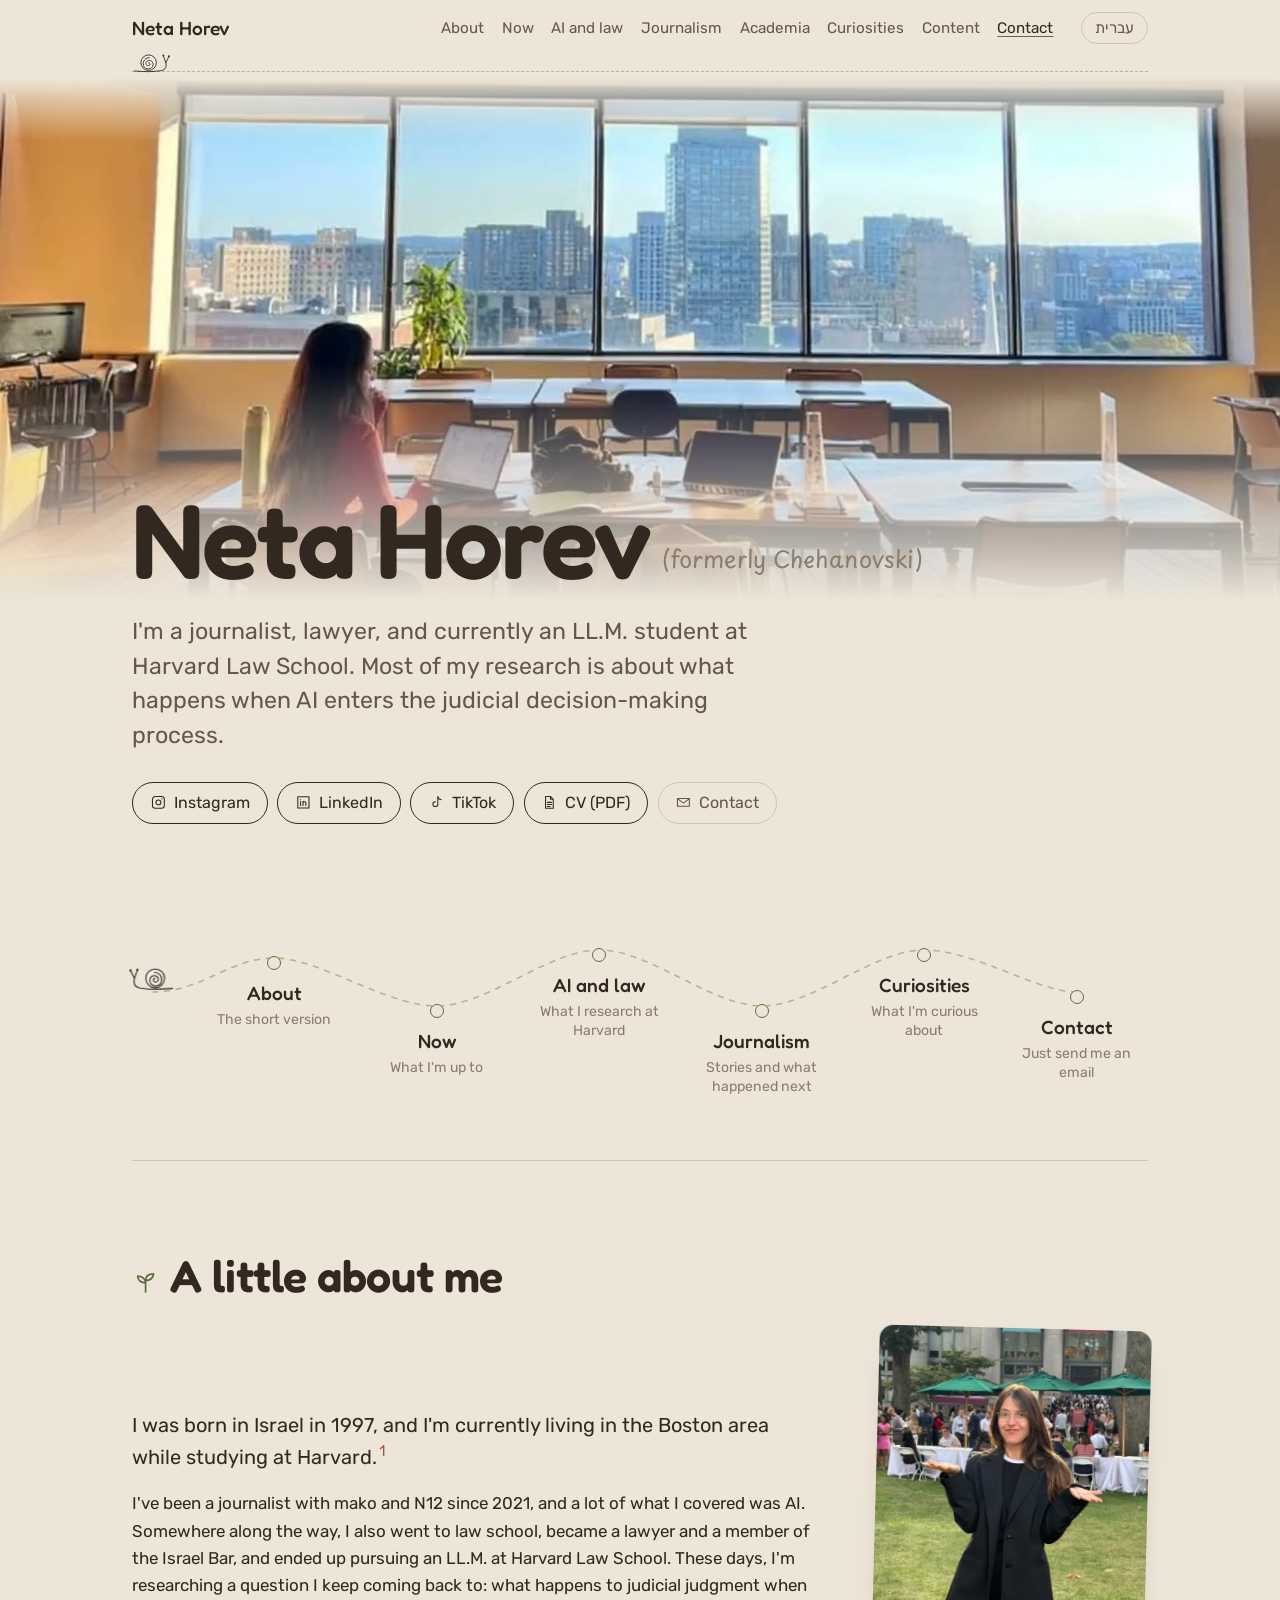
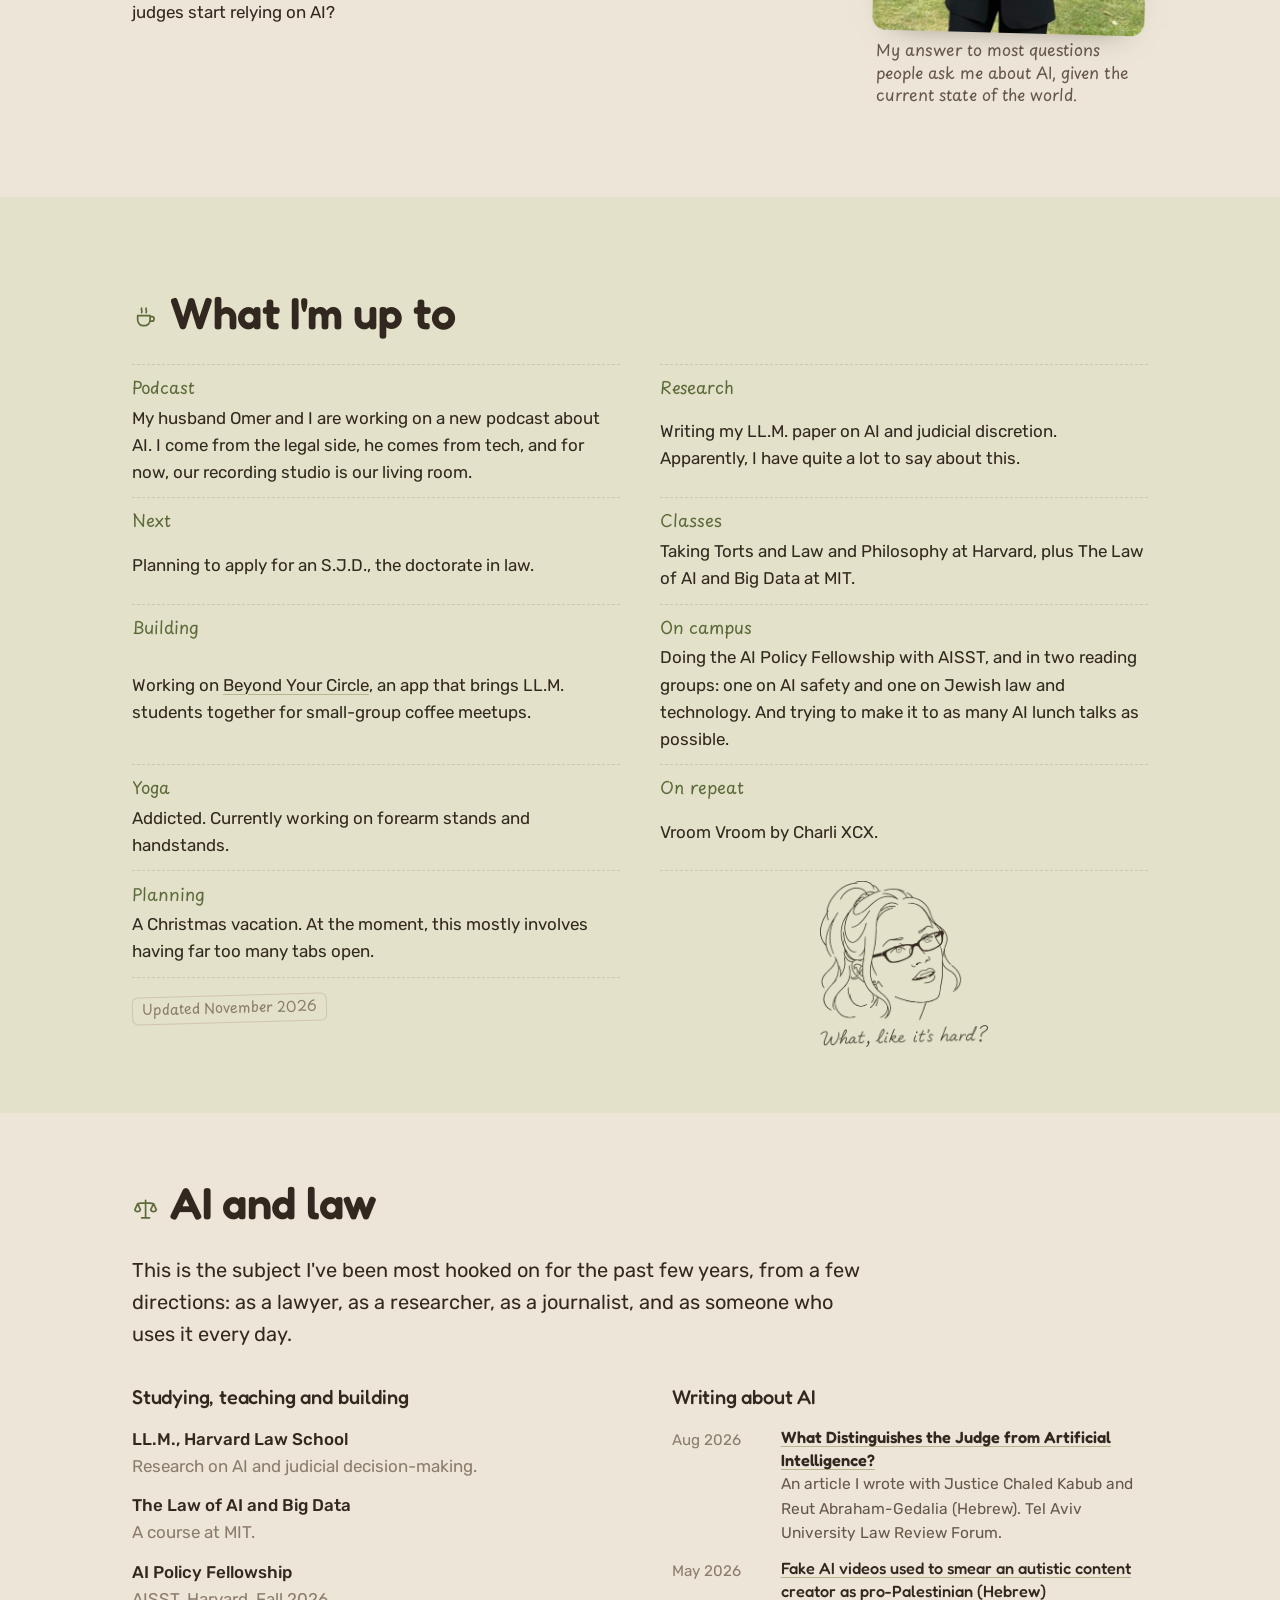
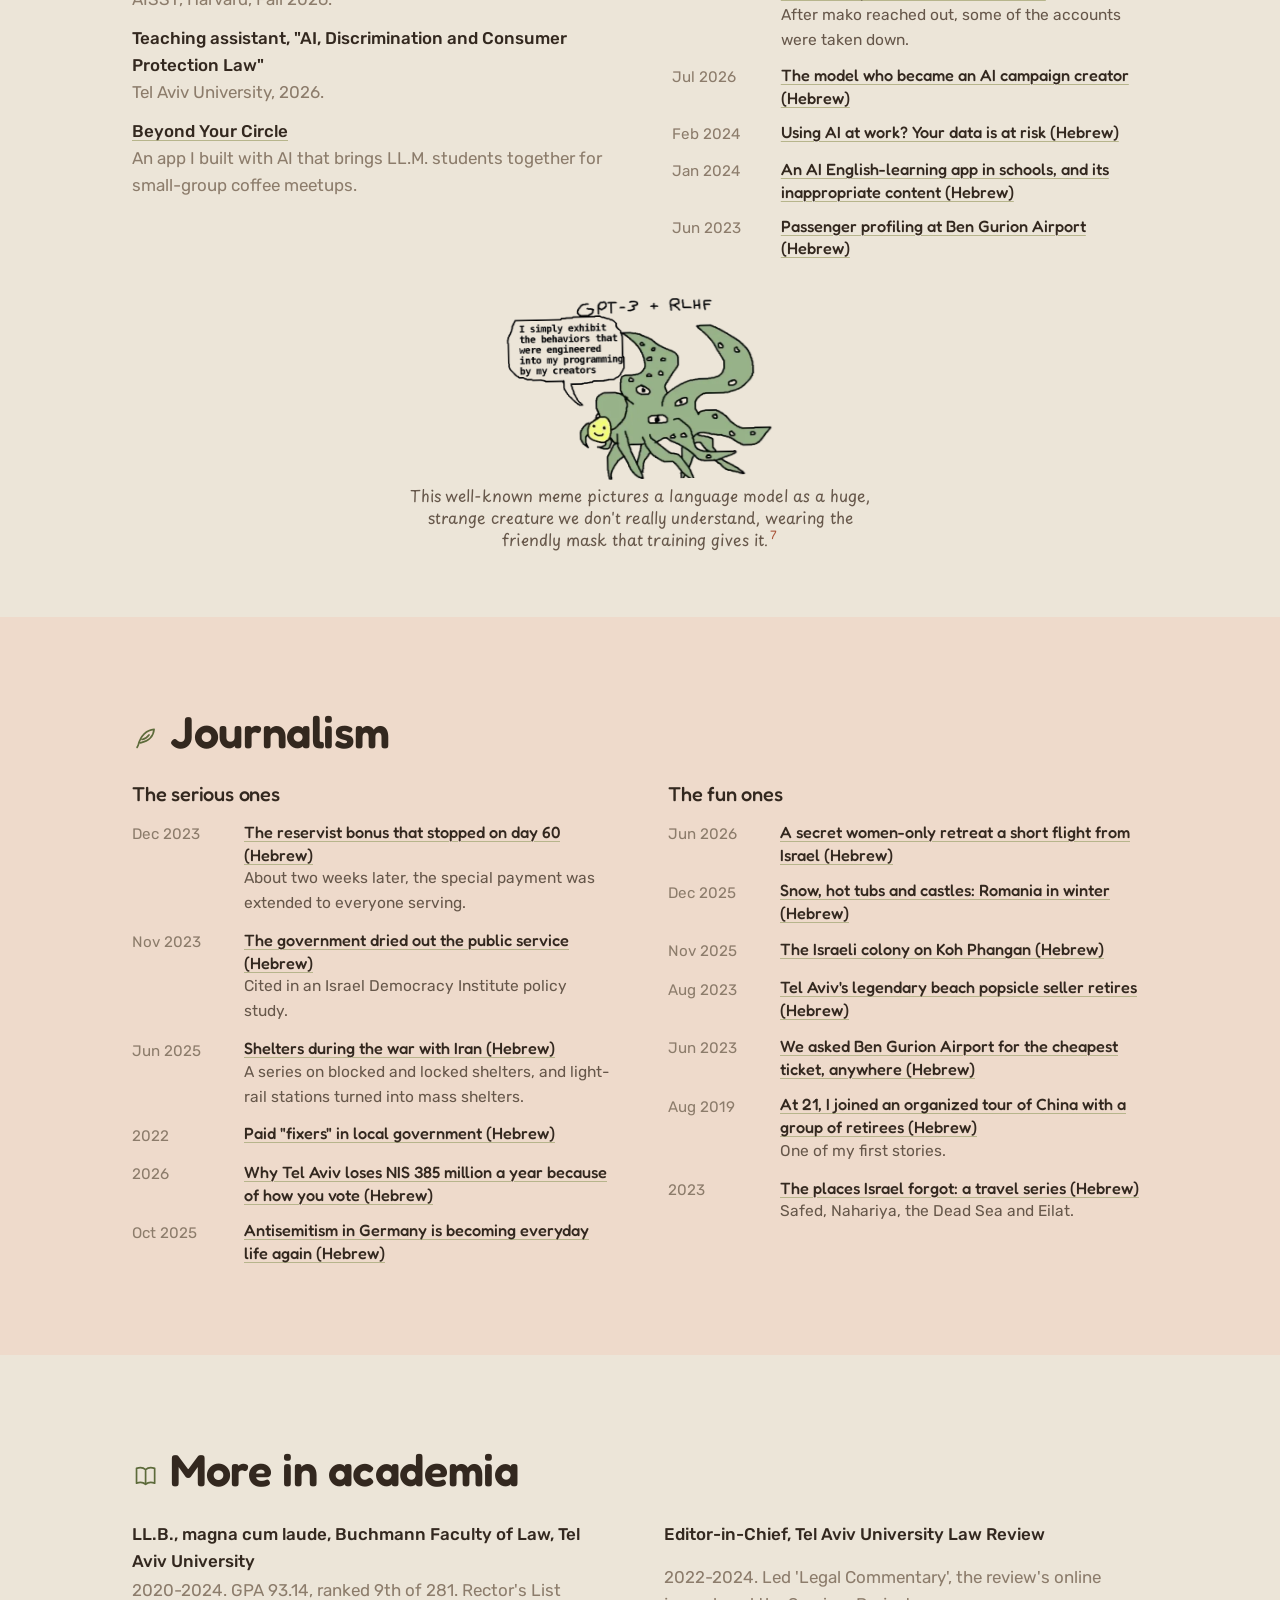
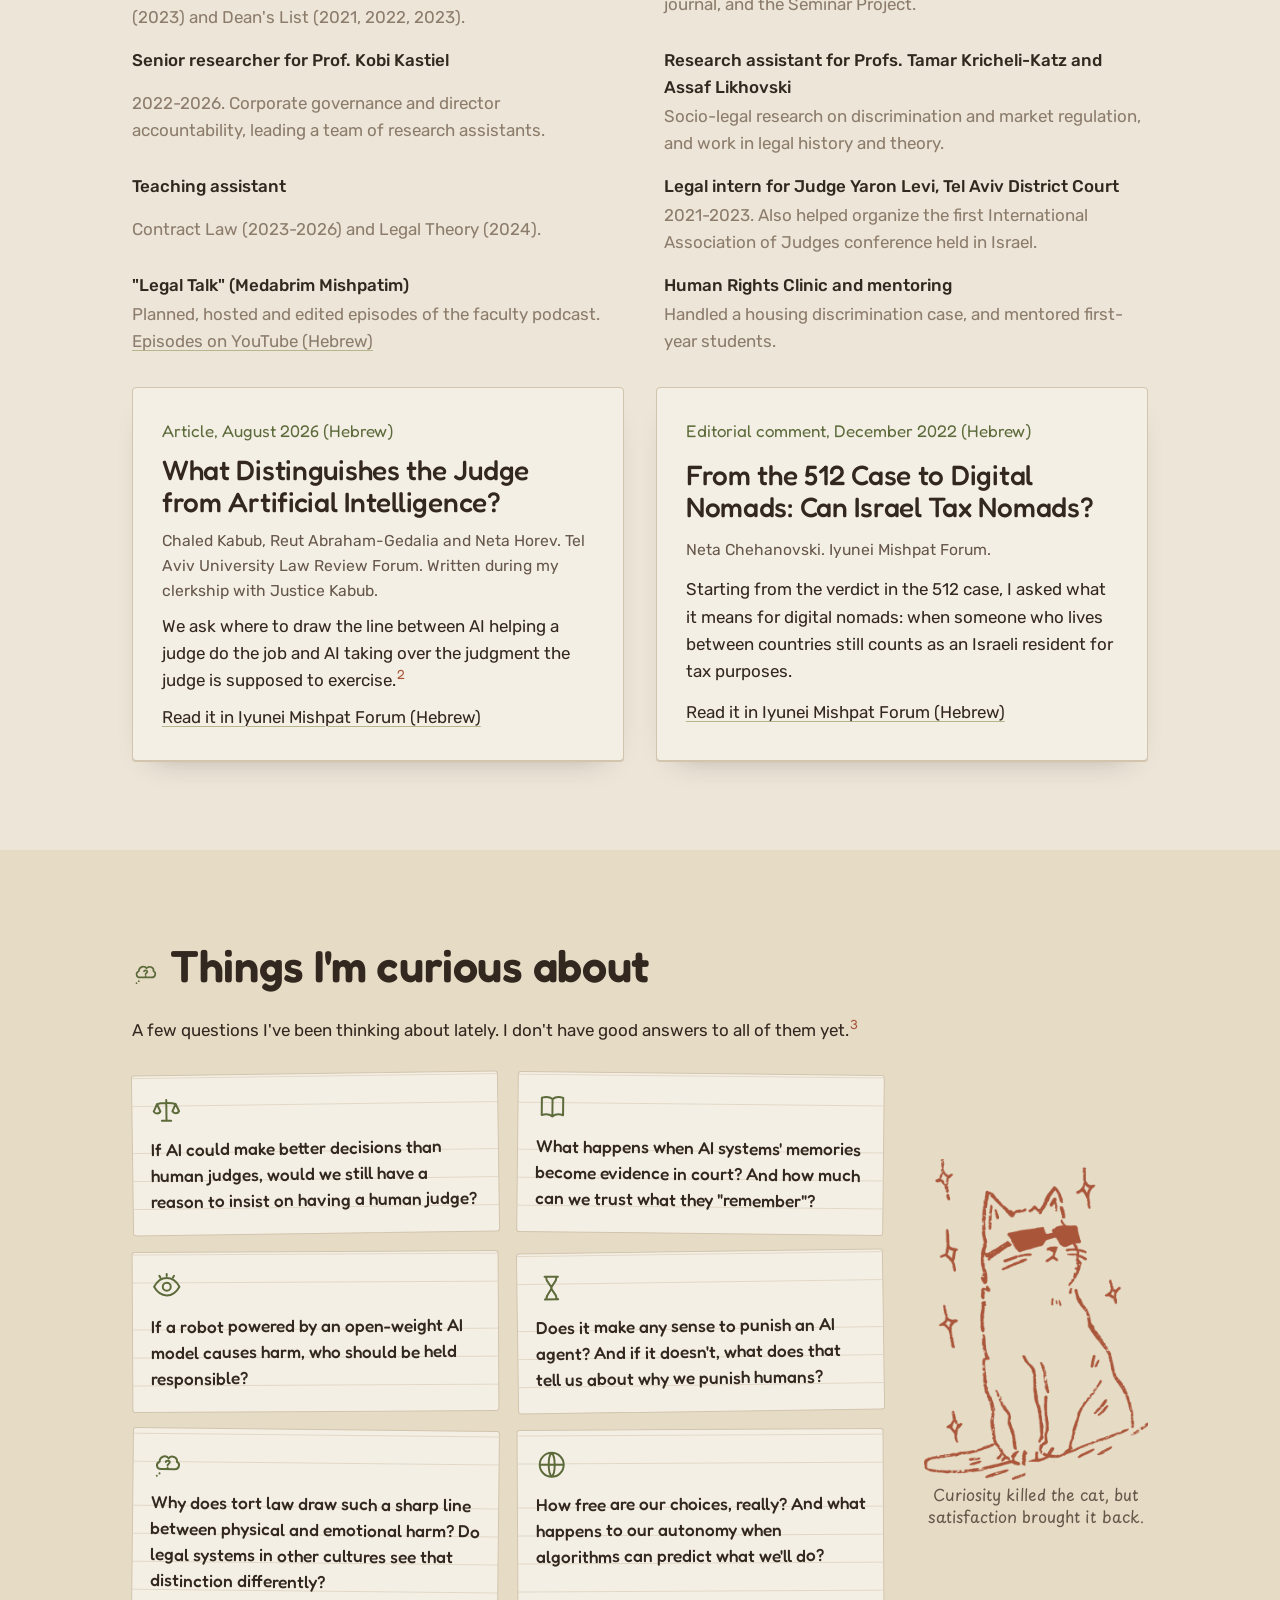
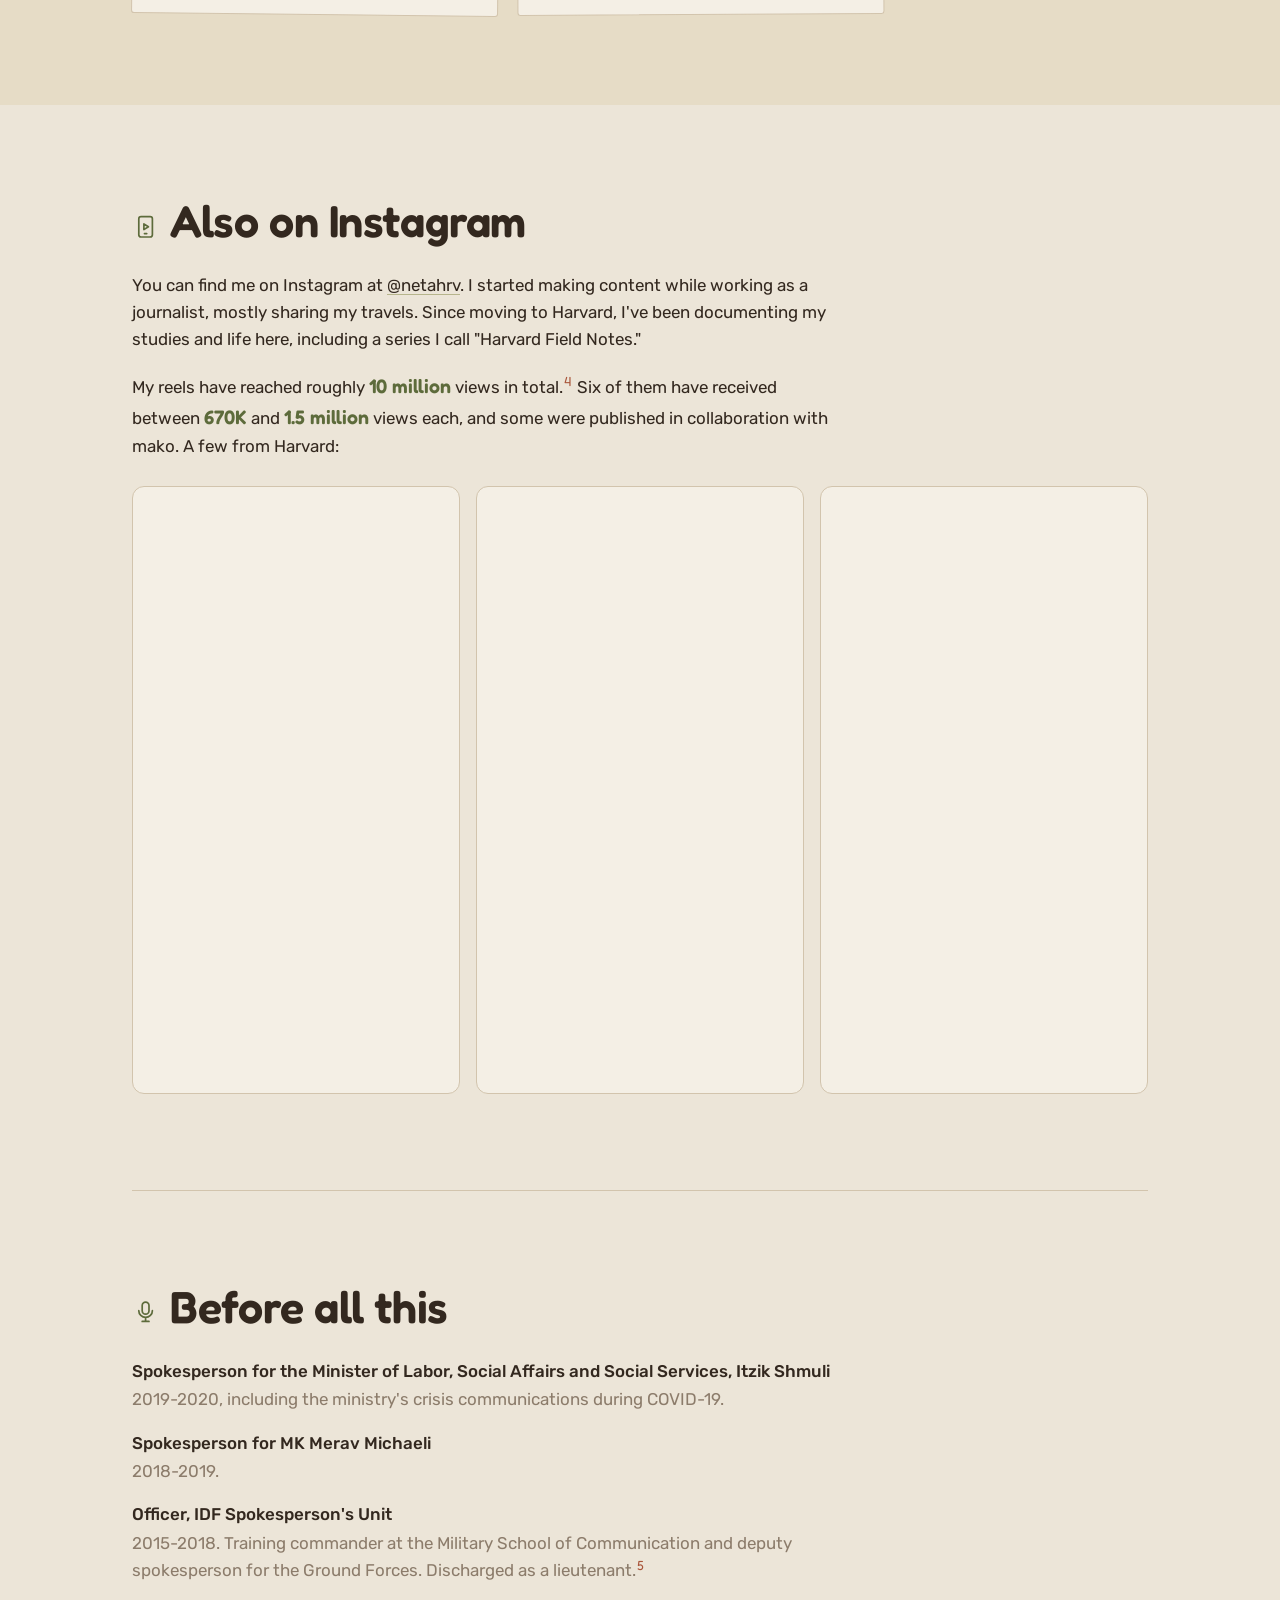
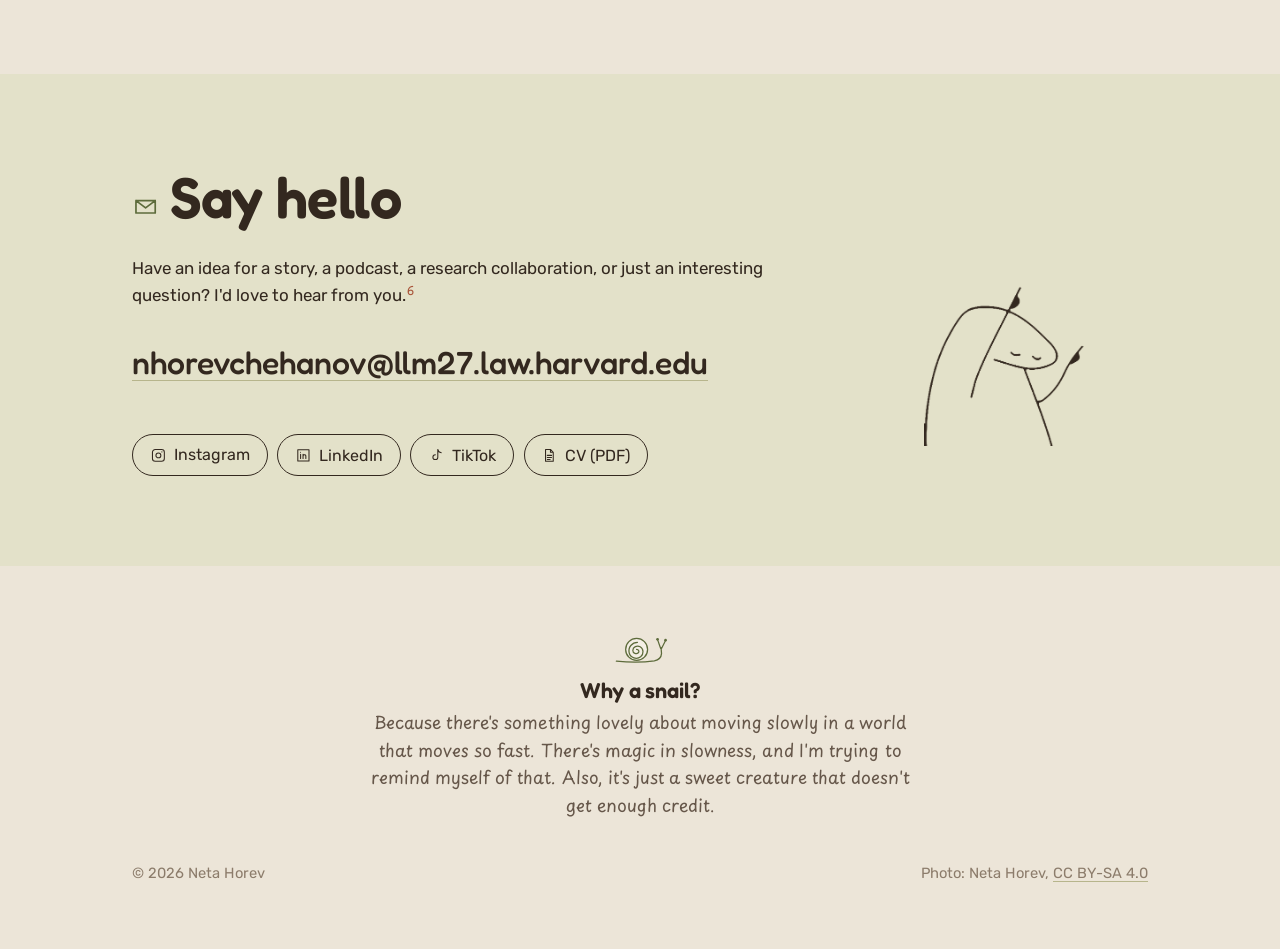
==== commit 9c29ec48: "Cover: sharper 1920 loop for desktop, phones keep the light one Co-Authored-By: Claude Opus 5.5 <nor" ====
--- a/index.html
+++ b/index.html
@@ -23,7 +23,7 @@
 <link rel="preconnect" href="https://fonts.googleapis.com">
 <link rel="preconnect" href="https://fonts.gstatic.com" crossorigin>
 <link rel="stylesheet" href="https://fonts.googleapis.com/css2?family=Fredoka:wght@400;500;600&family=Rubik:wght@400;500&family=Playpen+Sans+Hebrew:wght@400;500&display=swap">
-<link rel="stylesheet" href="/assets/style.css?v=49">
+<link rel="stylesheet" href="/assets/style.css?v=50">
 <script>document.documentElement.classList.add('js');if(document.visibilityState==='visible')document.documentElement.classList.add('intro')</script>
 <script type="application/ld+json">
 {"@context":"https://schema.org","@type":"Person","name":"Neta Horev","alternateName":["נטע חורב","Neta Chehanovski","נטע צ'חנובסקי"],"url":"https://netahorev.com/","image":"https://netahorev.com/assets/neta-horev.jpg","jobTitle":"Journalist, lawyer and LL.M. candidate","affiliation":{"@type":"CollegeOrUniversity","name":"Harvard Law School"},"sameAs":["https://www.instagram.com/netahrv/","https://www.linkedin.com/in/neta-horev-77a28816b/","https://www.tiktok.com/@neta_horev"]}
@@ -82,7 +82,7 @@
 <main id="main">
   <div class="wrap">
 
-    <figure class="cover"><video src="/assets/cover-loop.mp4" poster="/assets/cover-loop.jpg" width="1244" height="830" autoplay muted loop playsinline preload="auto" disablepictureinpicture aria-label="Neta working on a laptop by a huge window overlooking the city"></video></figure>
+    <figure class="cover"><video poster="/assets/cover-loop.jpg" width="1920" height="1280" autoplay muted loop playsinline preload="auto" disablepictureinpicture aria-label="Neta working on a laptop by a huge window overlooking the city"><source src="/assets/cover-loop-hd.mp4" type="video/mp4" media="(min-width: 900px)"><source src="/assets/cover-loop.mp4" type="video/mp4"></video></figure>
 
     <section class="hero" id="top" aria-labelledby="name">
       <div>
--- a/assets/style.css
+++ b/assets/style.css
@@ -632,3 +632,6 @@
 #research .shoggoth--center { display: grid; justify-items: center; gap: 0.5rem; width: auto; margin: 2.4rem auto 0; text-align: center; }
 #research .shoggoth--center img { width: min(17rem, 75vw); height: auto; }
 #research .shoggoth--center figcaption { max-width: 30rem; }
+/* dark mode: the meme's black ink and speech text vanish on the dark page; flip the ink like the doodles */
+@media (prefers-color-scheme: dark) { :root:not([data-theme="light"]) .shoggoth img { filter: invert(1) hue-rotate(180deg) brightness(1.1); } }
+:root[data-theme="dark"] .shoggoth img { filter: invert(1) hue-rotate(180deg) brightness(1.1); }
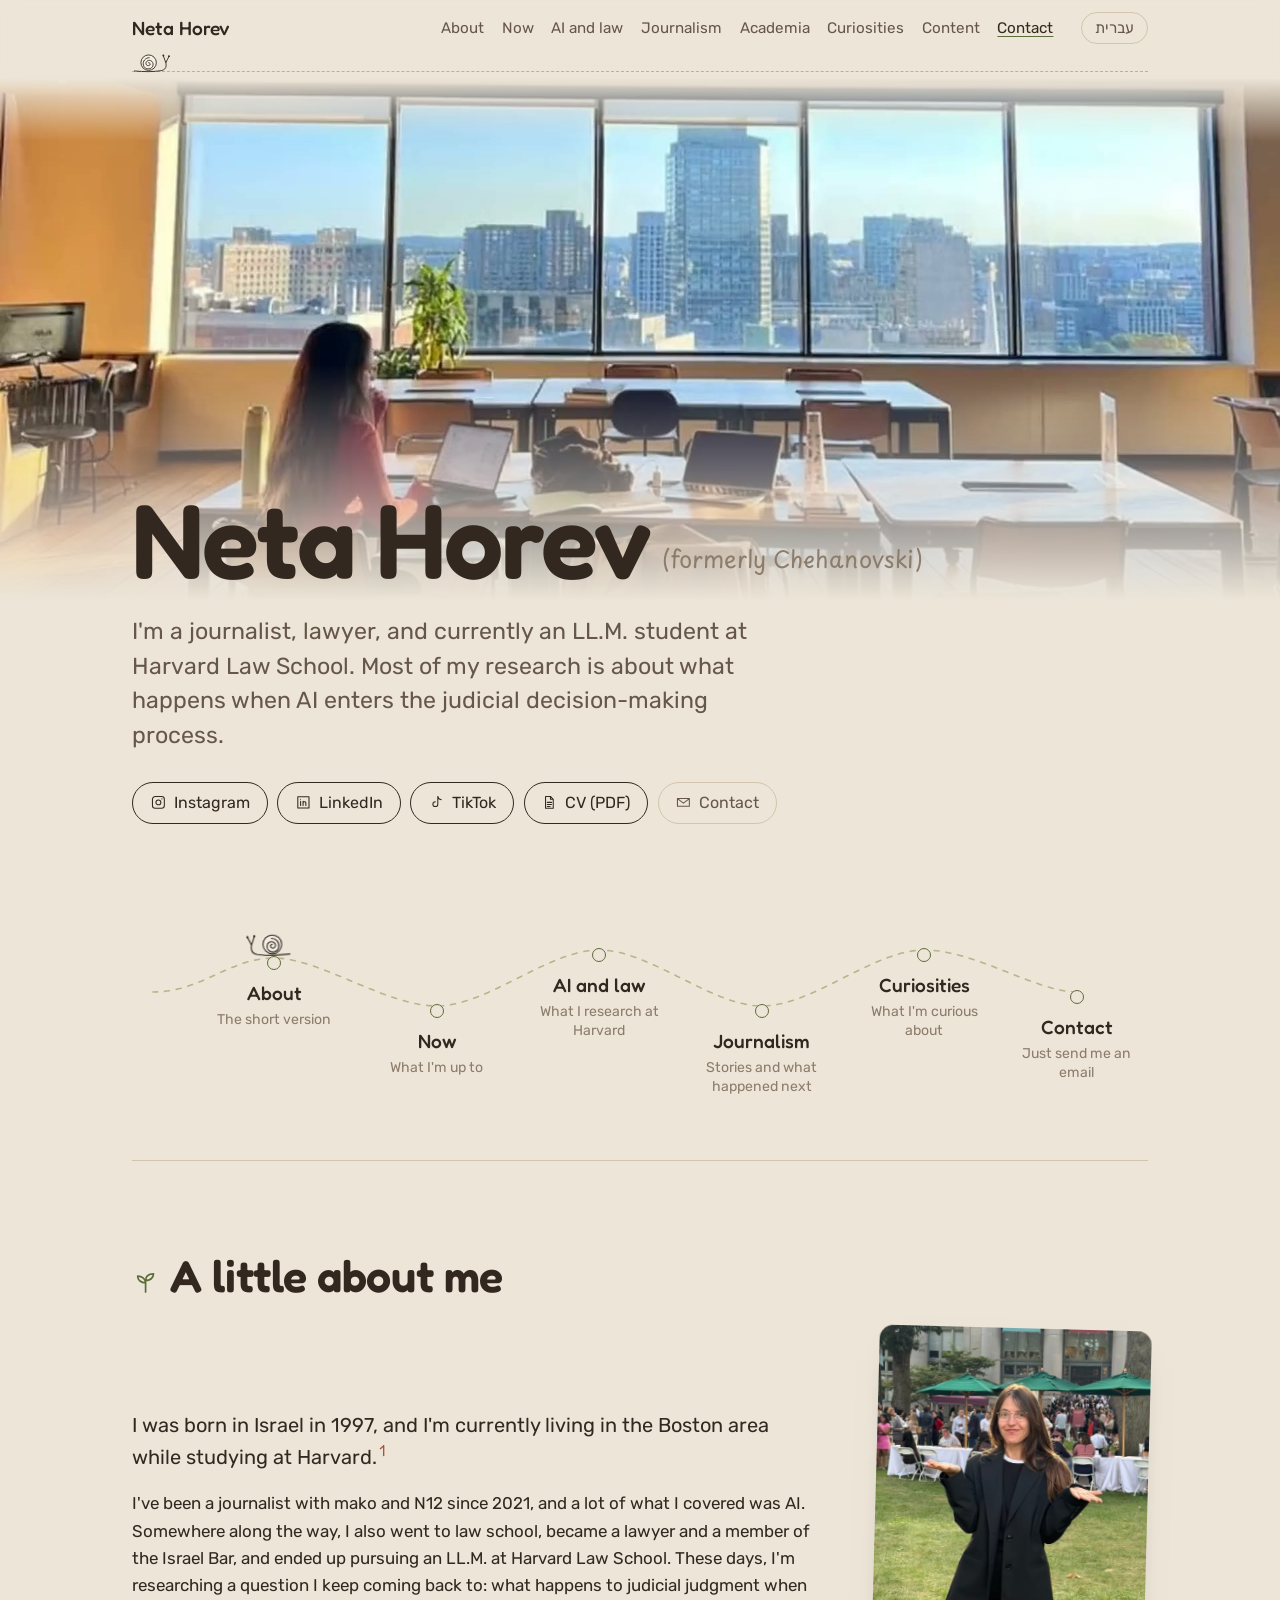
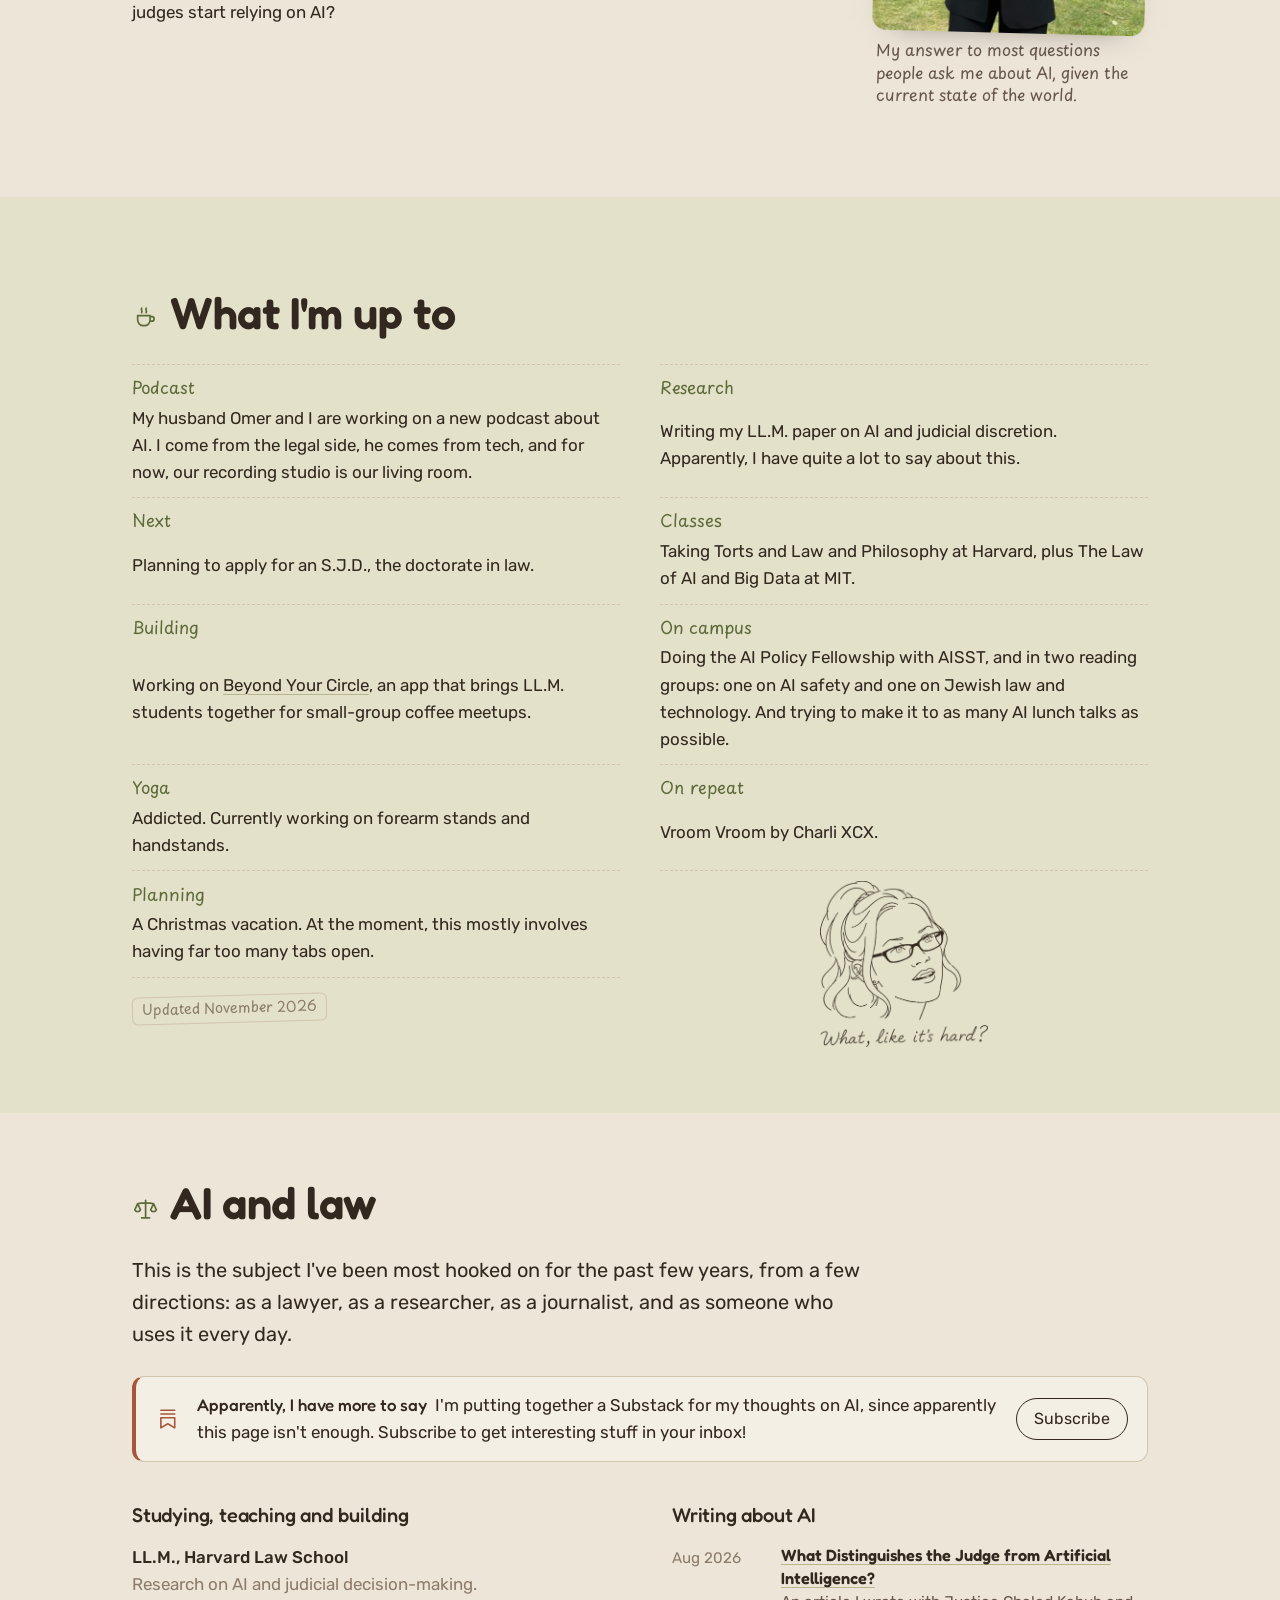
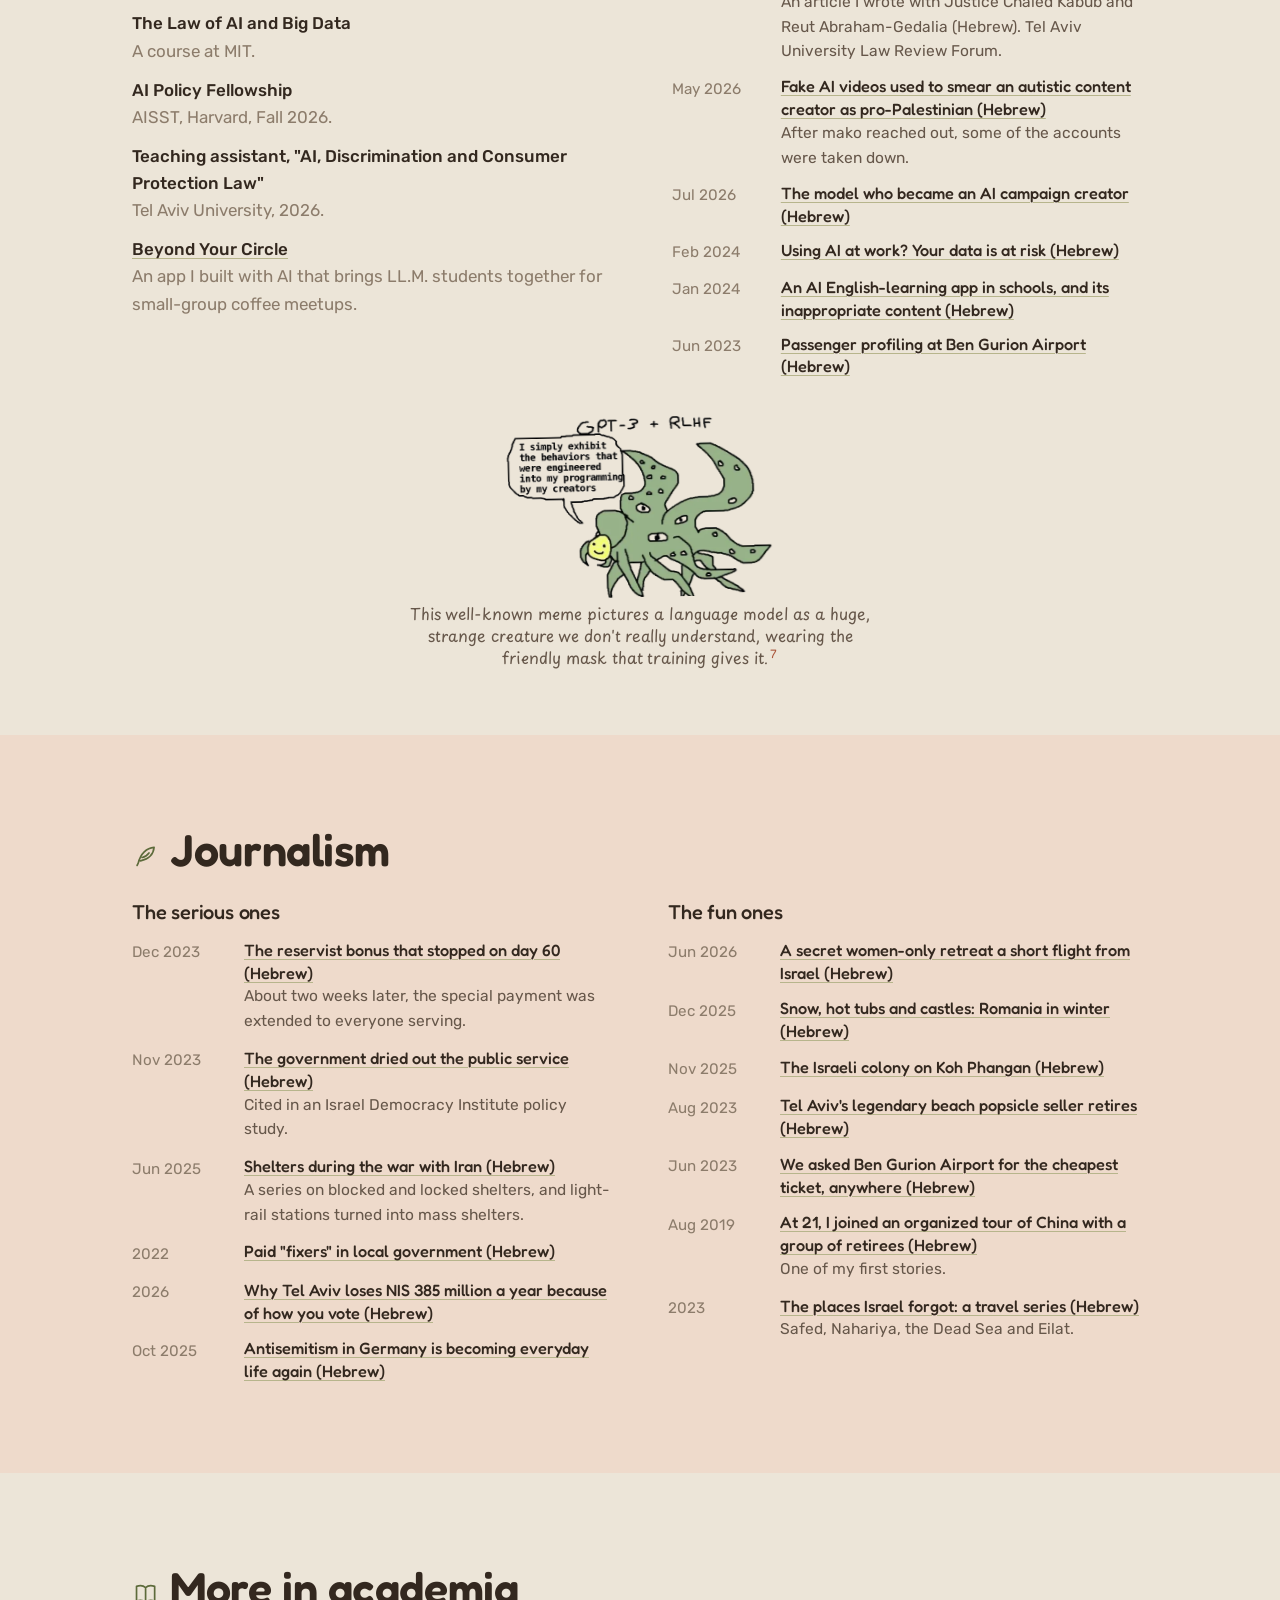
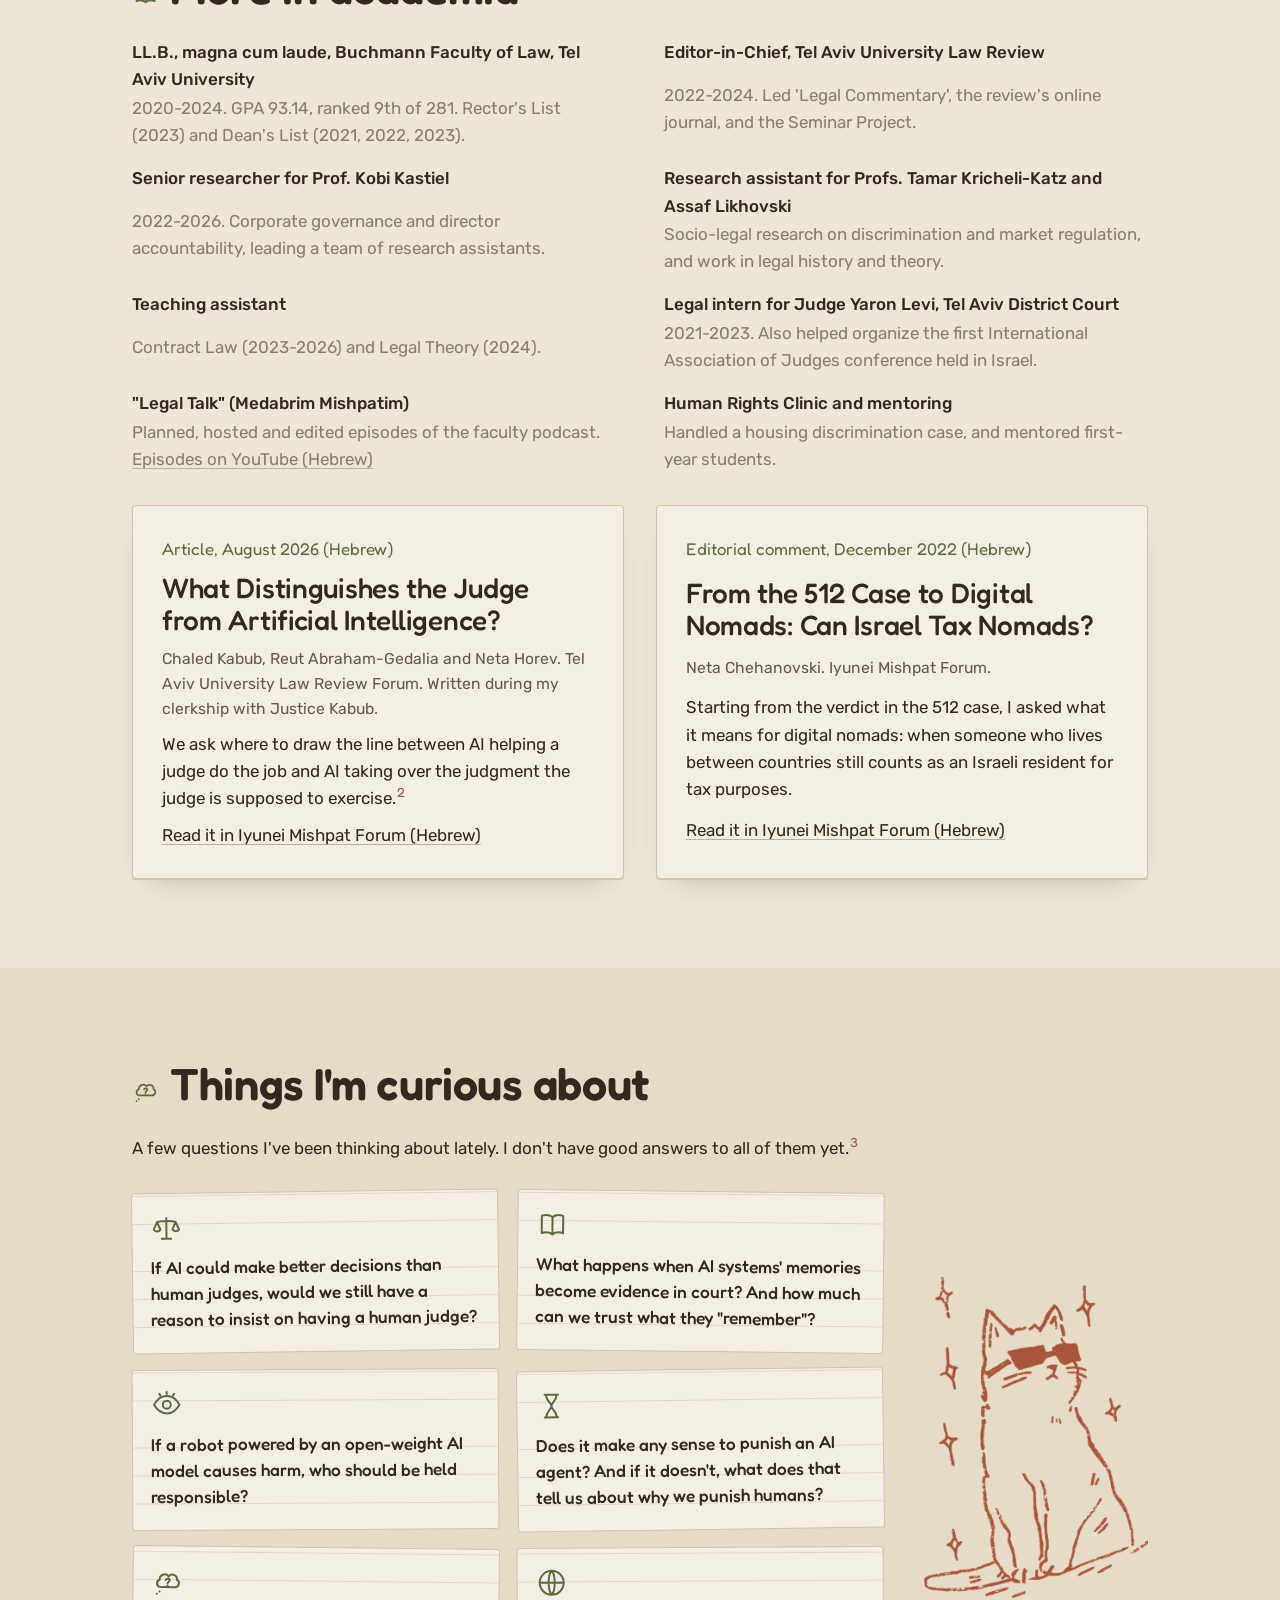
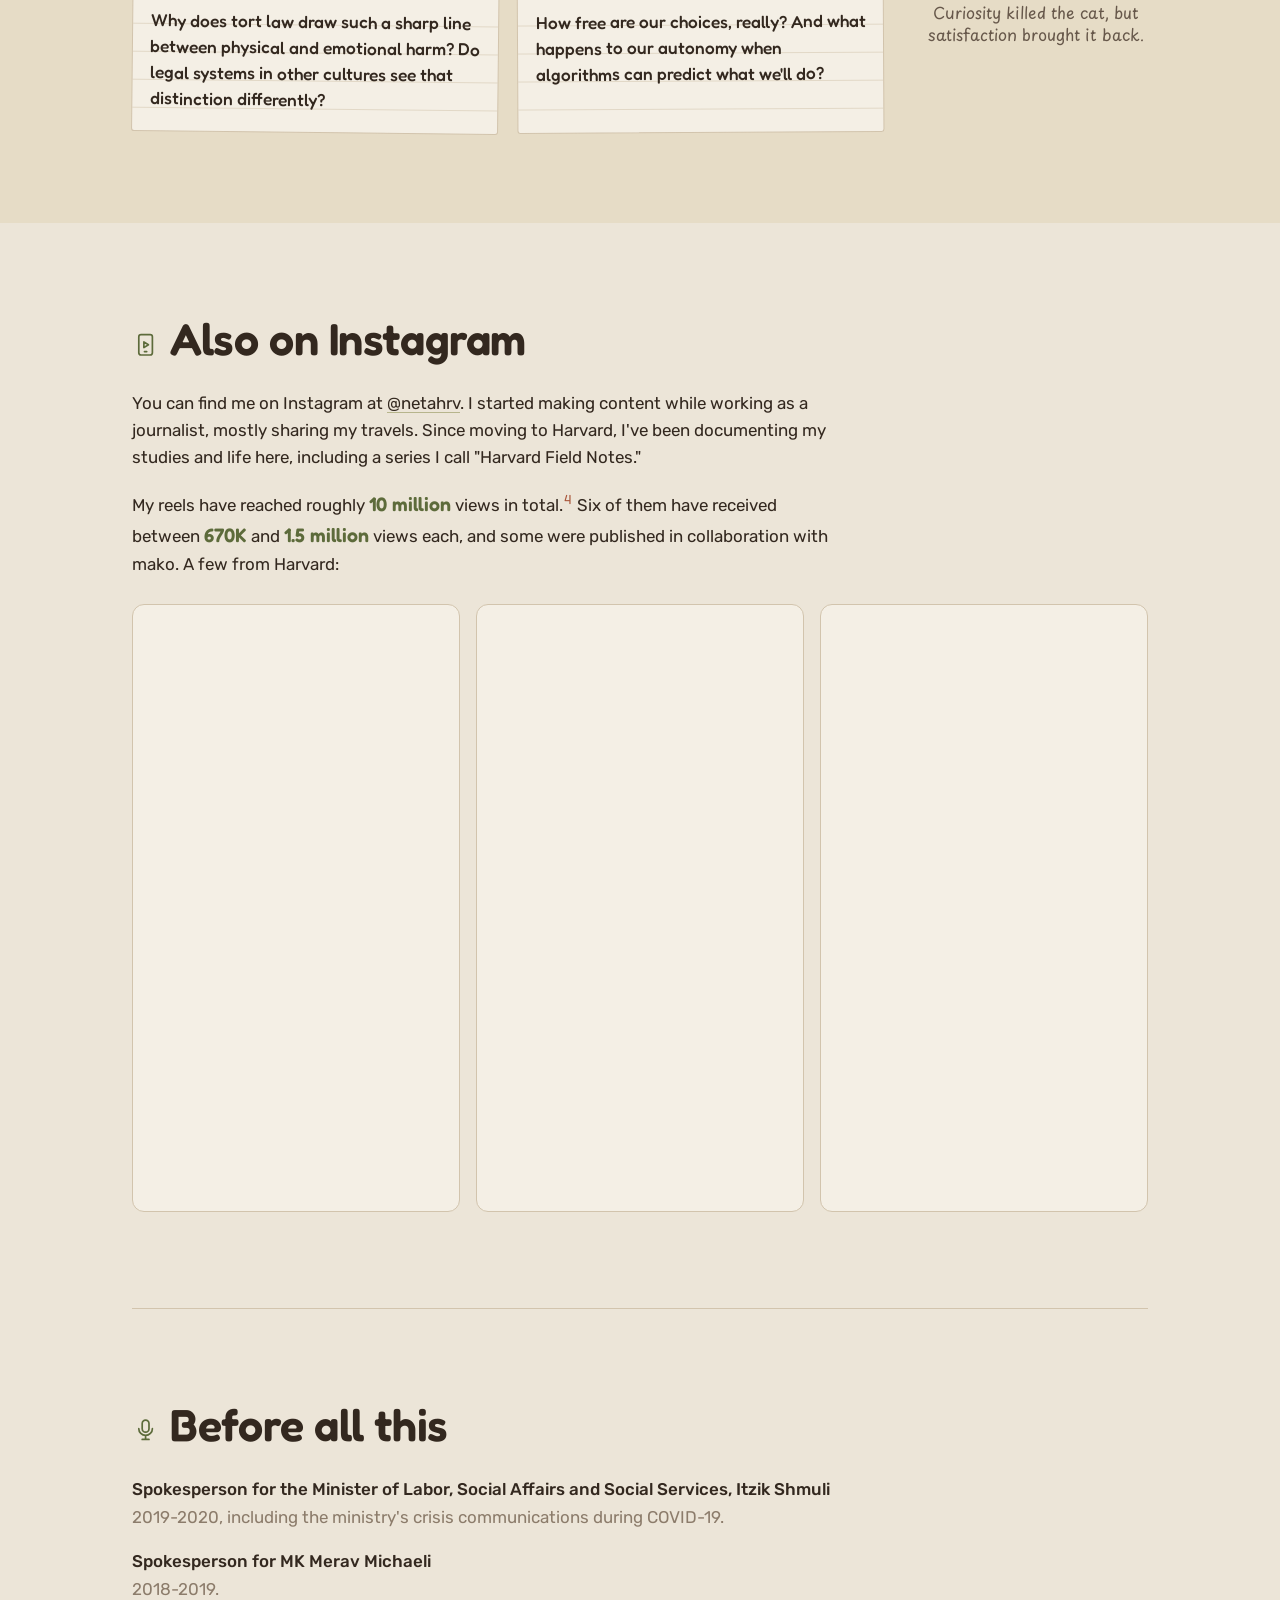
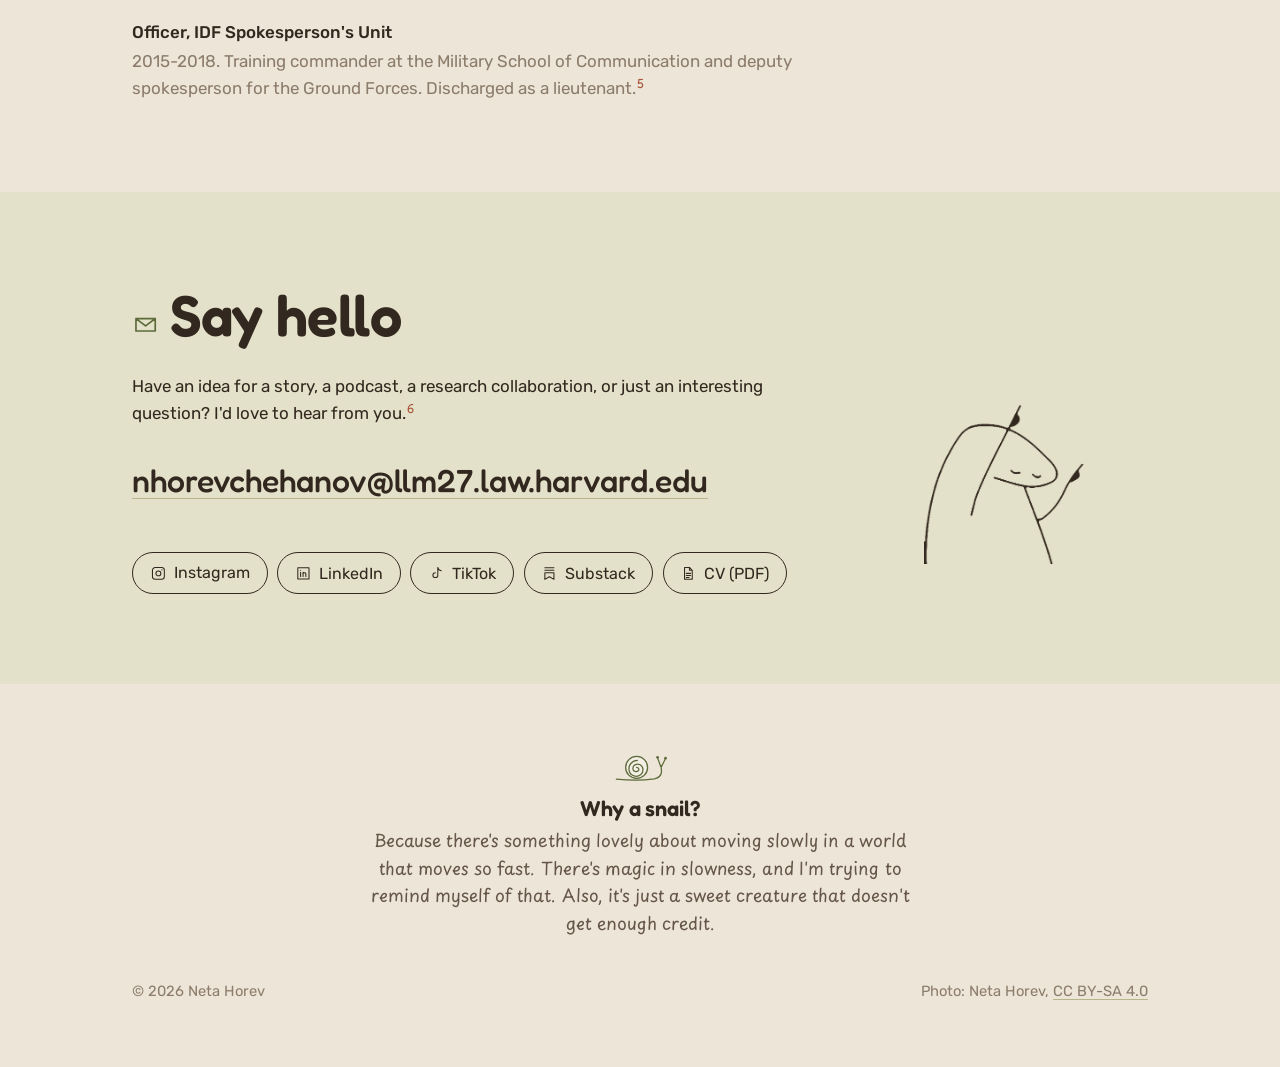
==== commit 88c37b4a: "Substack invite under AI and law, Substack button in Contact Co-Authored-By: Claude Opus 5.5 <norepl" ====
--- a/index.html
+++ b/index.html
@@ -23,7 +23,7 @@
 <link rel="preconnect" href="https://fonts.googleapis.com">
 <link rel="preconnect" href="https://fonts.gstatic.com" crossorigin>
 <link rel="stylesheet" href="https://fonts.googleapis.com/css2?family=Fredoka:wght@400;500;600&family=Rubik:wght@400;500&family=Playpen+Sans+Hebrew:wght@400;500&display=swap">
-<link rel="stylesheet" href="/assets/style.css?v=50">
+<link rel="stylesheet" href="/assets/style.css?v=52">
 <script>document.documentElement.classList.add('js');if(document.visibilityState==='visible')document.documentElement.classList.add('intro')</script>
 <script type="application/ld+json">
 {"@context":"https://schema.org","@type":"Person","name":"Neta Horev","alternateName":["נטע חורב","Neta Chehanovski","נטע צ'חנובסקי"],"url":"https://netahorev.com/","image":"https://netahorev.com/assets/neta-horev.jpg","jobTitle":"Journalist, lawyer and LL.M. candidate","affiliation":{"@type":"CollegeOrUniversity","name":"Harvard Law School"},"sameAs":["https://www.instagram.com/netahrv/","https://www.linkedin.com/in/neta-horev-77a28816b/","https://www.tiktok.com/@neta_horev"]}
@@ -47,6 +47,7 @@
   <symbol id="i-spiral" viewBox="0 0 24 24"><path class="ico" d="M12 12c1.5 0 2 1.8.8 2.6-1.6 1-4-.2-4-2.4 0-2.8 3-4.2 5.4-3 3 1.4 3.4 5.6.8 7.7-3.2 2.6-8.4 1.2-9.3-3-1-4.6 2.4-8.6 6.8-8.6 4.4 0 8 3.5 8 8"/></symbol>
   <symbol id="i-ig" viewBox="0 0 24 24"><path class="ico" d="M7.5 3.5h9a4 4 0 0 1 4 4v9a4 4 0 0 1-4 4h-9a4 4 0 0 1-4-4v-9a4 4 0 0 1 4-4zM12 8.5a3.5 3.5 0 1 1 0 7 3.5 3.5 0 0 1 0-7zM17 6.9v.1"/></symbol>
   <symbol id="i-tt" viewBox="0 0 24 24"><path class="ico" d="M14 3.5v11a3.5 3.5 0 1 1-3.5-3.5M14 3.5c.4 2.6 2.2 4.4 5 4.6"/></symbol>
+  <symbol id="i-sub" viewBox="0 0 24 24"><path class="ico" d="M5.5 4h13M5.5 7.5h13M5.5 11h13v9.5l-6.5-3.8-6.5 3.8z"/></symbol>
   <symbol id="i-doc" viewBox="0 0 24 24"><path class="ico" d="M6.5 3.5h7l4 4v13h-11zM13.5 3.5v4h4M9 12h6M9 15h6M9 18h4"/></symbol>
   <symbol id="i-in" viewBox="0 0 24 24"><path class="ico" d="M4 4h16v16H4zM8 10.5v6M8 7.5v.1M11.5 16.5v-6M11.5 13c0-2 4-3 4 0v3.5"/></symbol>
 </svg>
@@ -166,6 +167,11 @@
     <section class="section" id="research" aria-labelledby="res-h">
       <div class="section__head"><svg aria-hidden="true"><use href="#i-scales"/></svg><h2 id="res-h">AI and law</h2></div>
       <p class="lead ai-lead">This is the subject I've been most hooked on for the past few years, from a few directions: as a lawyer, as a researcher, as a journalist, and as someone who uses it every day.</p>
+      <a class="sub-strip" href="https://netahorev.substack.com/subscribe" rel="me noopener" target="_blank">
+        <svg class="sub-strip__icon" aria-hidden="true"><use href="#i-sub"/></svg>
+        <span class="sub-strip__text"><strong>Apparently, I have more to say</strong> I'm putting together a Substack for my thoughts on AI, since apparently this page isn't enough. Subscribe to get interesting stuff in your inbox!</span>
+        <span class="btn sub-strip__btn">Subscribe</span>
+      </a>
       <div class="ai-two">
         <div class="ai-left">
           <h3 class="subhead">Studying, teaching and building</h3>
@@ -307,6 +313,7 @@
           <a class="btn" href="https://www.instagram.com/netahrv/" rel="me noopener" target="_blank"><svg aria-hidden="true"><use href="#i-ig"/></svg>Instagram</a>
           <a class="btn" href="https://www.linkedin.com/in/neta-horev-77a28816b/" rel="me noopener" target="_blank"><svg aria-hidden="true"><use href="#i-in"/></svg>LinkedIn</a>
           <a class="btn" href="https://www.tiktok.com/@neta_horev" rel="me noopener" target="_blank"><svg aria-hidden="true"><use href="#i-tt"/></svg>TikTok</a>
+          <a class="btn" href="https://netahorev.substack.com" rel="me noopener" target="_blank"><svg aria-hidden="true"><use href="#i-sub"/></svg>Substack</a>
           <a class="btn" href="/assets/Neta-Horev-CV.pdf" target="_blank" rel="noopener"><svg aria-hidden="true"><use href="#i-doc"/></svg>CV (PDF)</a>
         </div>
       </div>
--- a/assets/style.css
+++ b/assets/style.css
@@ -635,3 +635,17 @@
 /* dark mode: the meme's black ink and speech text vanish on the dark page; flip the ink like the doodles */
 @media (prefers-color-scheme: dark) { :root:not([data-theme="light"]) .shoggoth img { filter: invert(1) hue-rotate(180deg) brightness(1.1); } }
 :root[data-theme="dark"] .shoggoth img { filter: invert(1) hue-rotate(180deg) brightness(1.1); }
+
+/* Substack invite: a strip right under the AI and law lead */
+.sub-strip { display: flex; align-items: center; gap: 1rem; margin: 0 0 2rem; padding: 0.9rem 1.2rem; background: var(--card); border: 1px solid var(--line); border-inline-start: 4px solid var(--terra); border-radius: 12px; text-decoration: none; transition: border-color .2s ease; }
+.sub-strip:hover { border-color: var(--olive-soft); border-inline-start-color: var(--terra); }
+.sub-strip__icon { flex: none; width: 1.6rem; height: 1.6rem; color: var(--terra); }
+.sub-strip__text { flex: 1; }
+.sub-strip__text strong { font-family: var(--display); font-weight: 500; margin-inline-end: 0.25rem; }
+.sub-strip__btn { flex: none; }
+.sub-strip:hover .sub-strip__btn { background: var(--ink); color: var(--paper); }
+@media (max-width: 640px) {
+  .sub-strip { flex-wrap: wrap; }
+  .sub-strip__icon { display: none; }
+  .sub-strip__text { flex-basis: 100%; }
+}
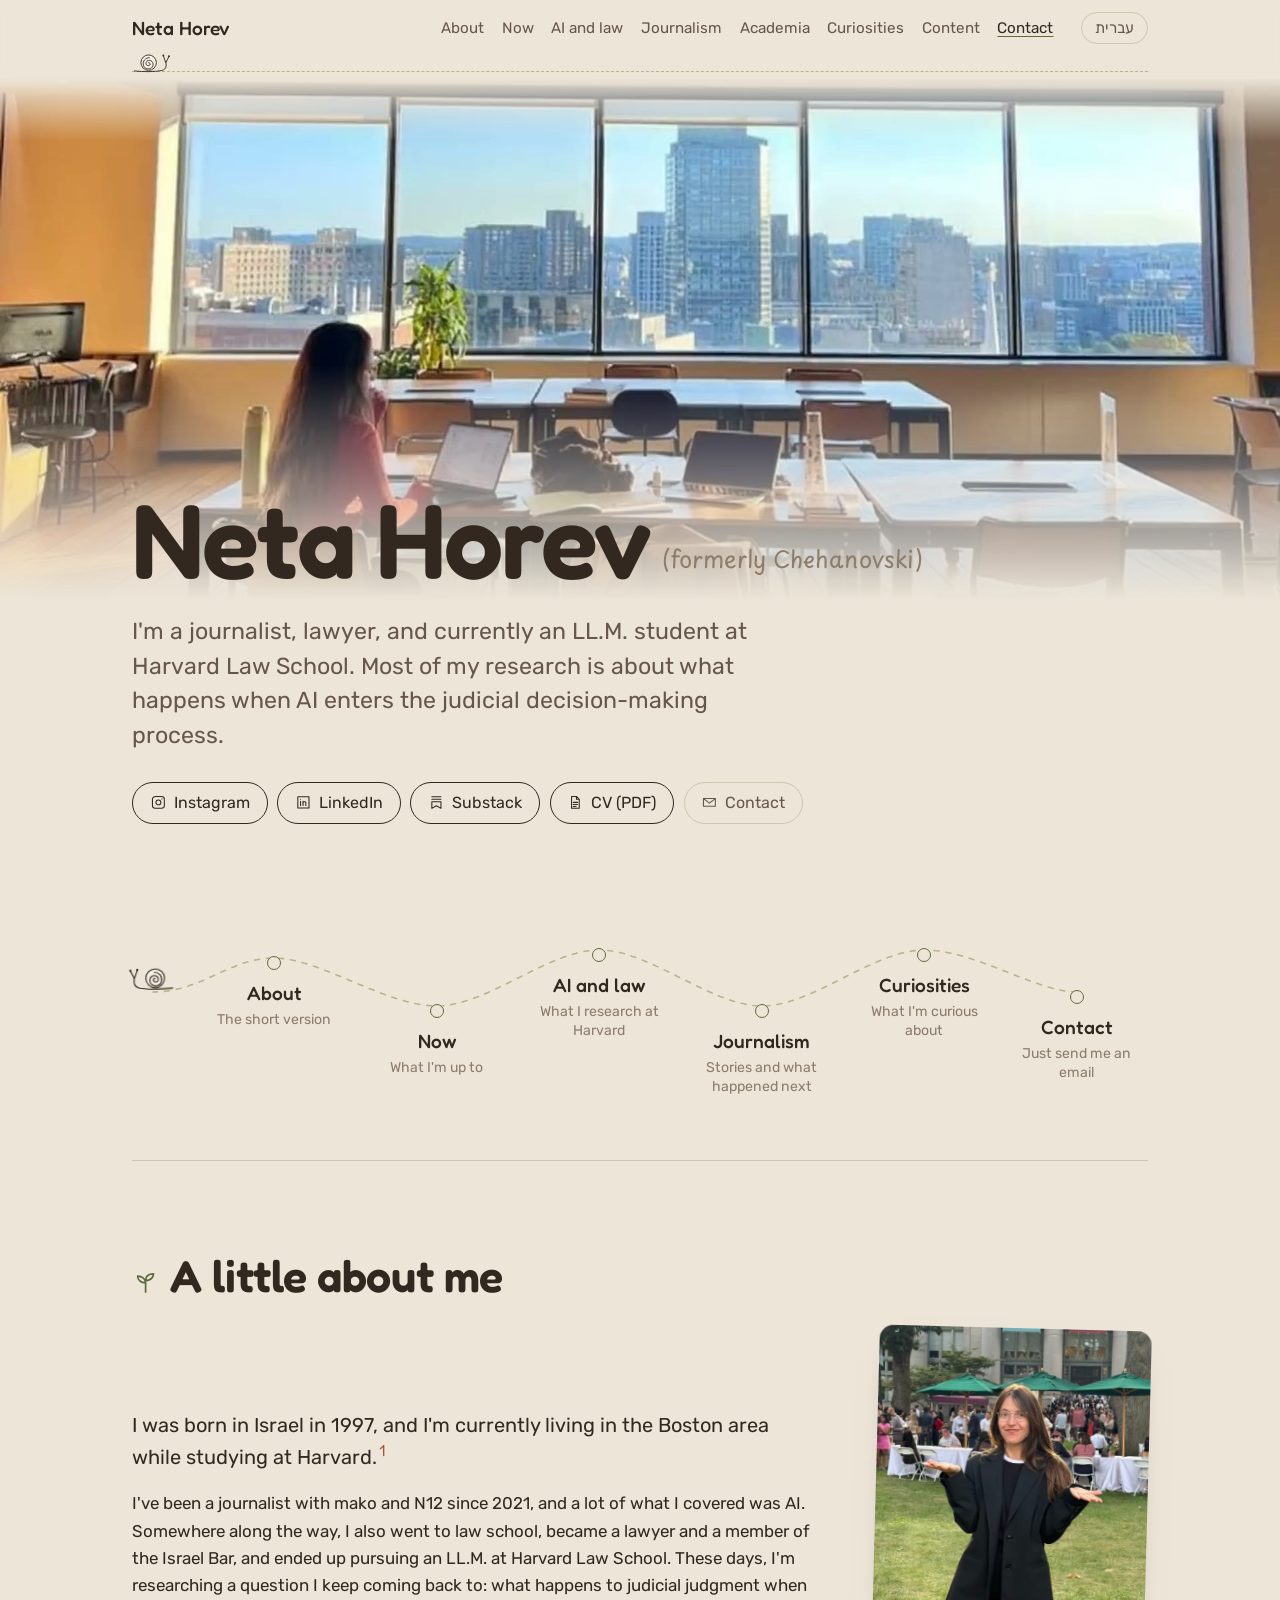
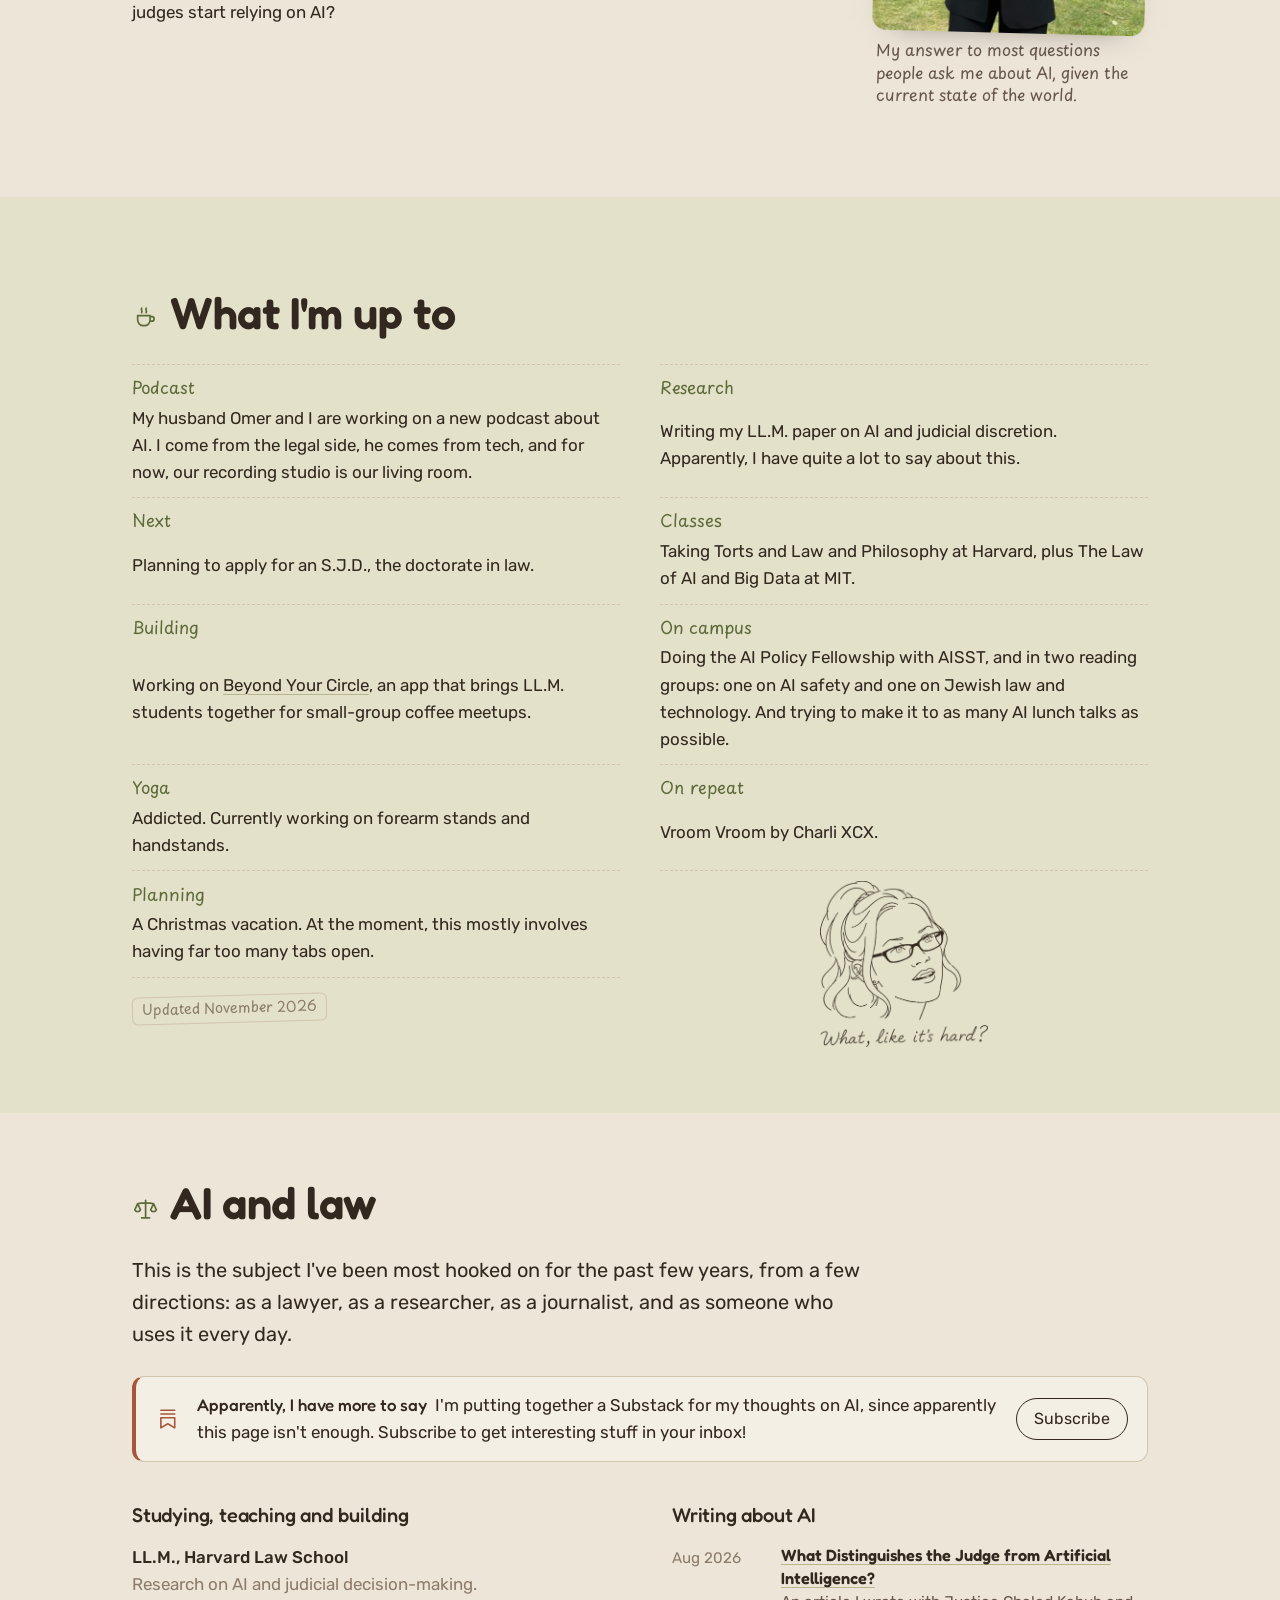
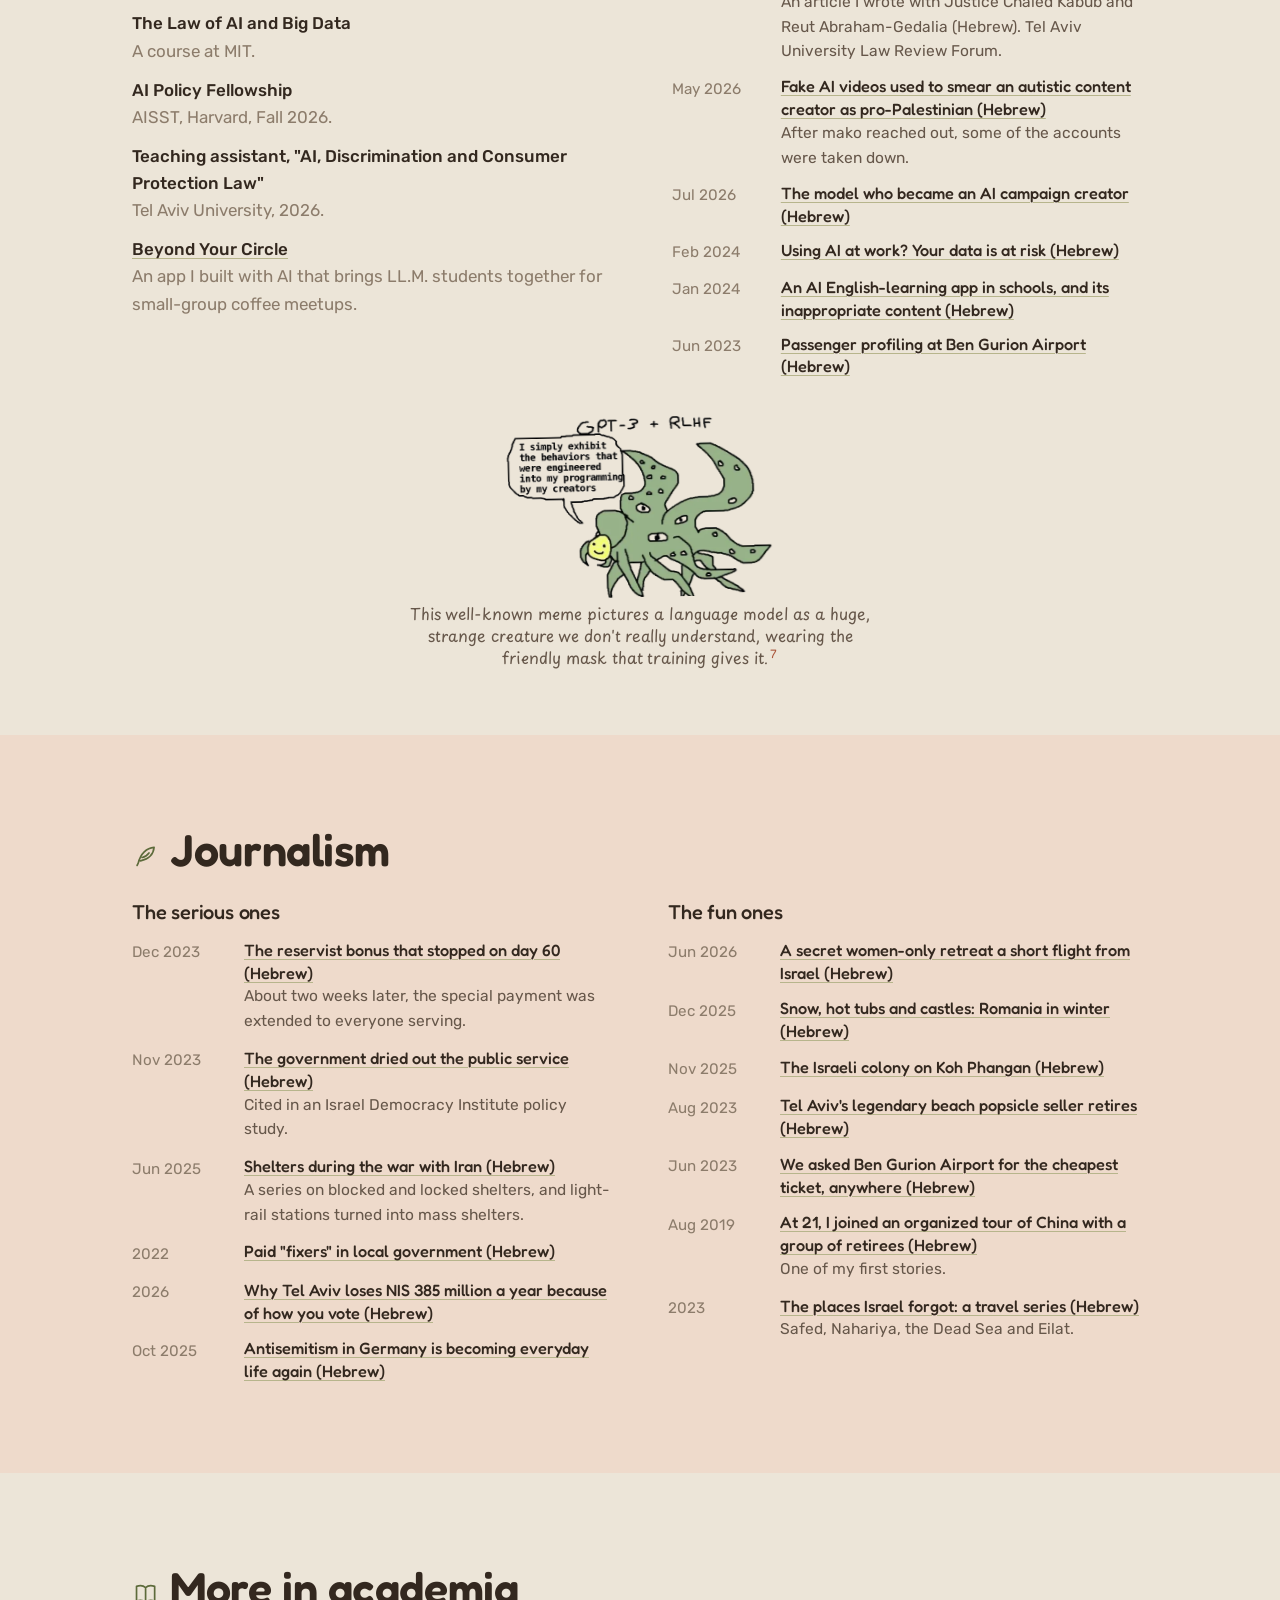
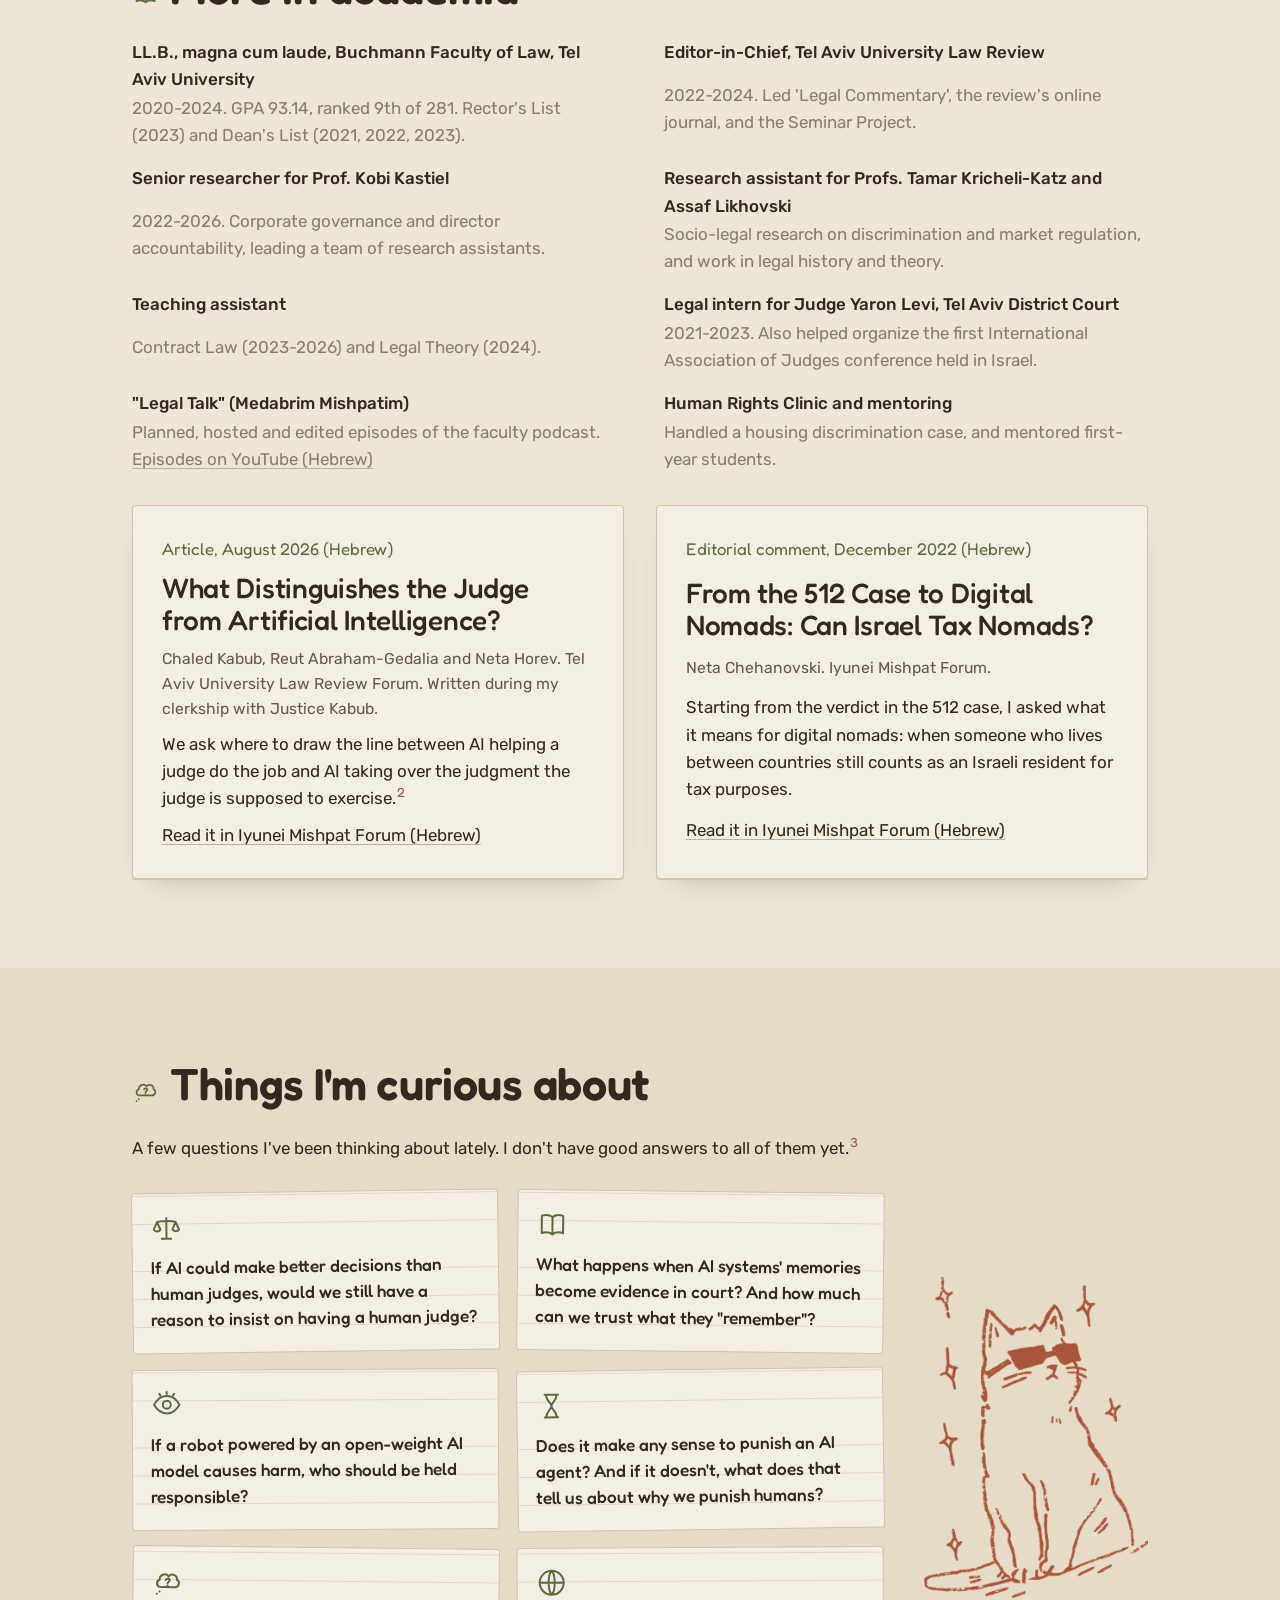
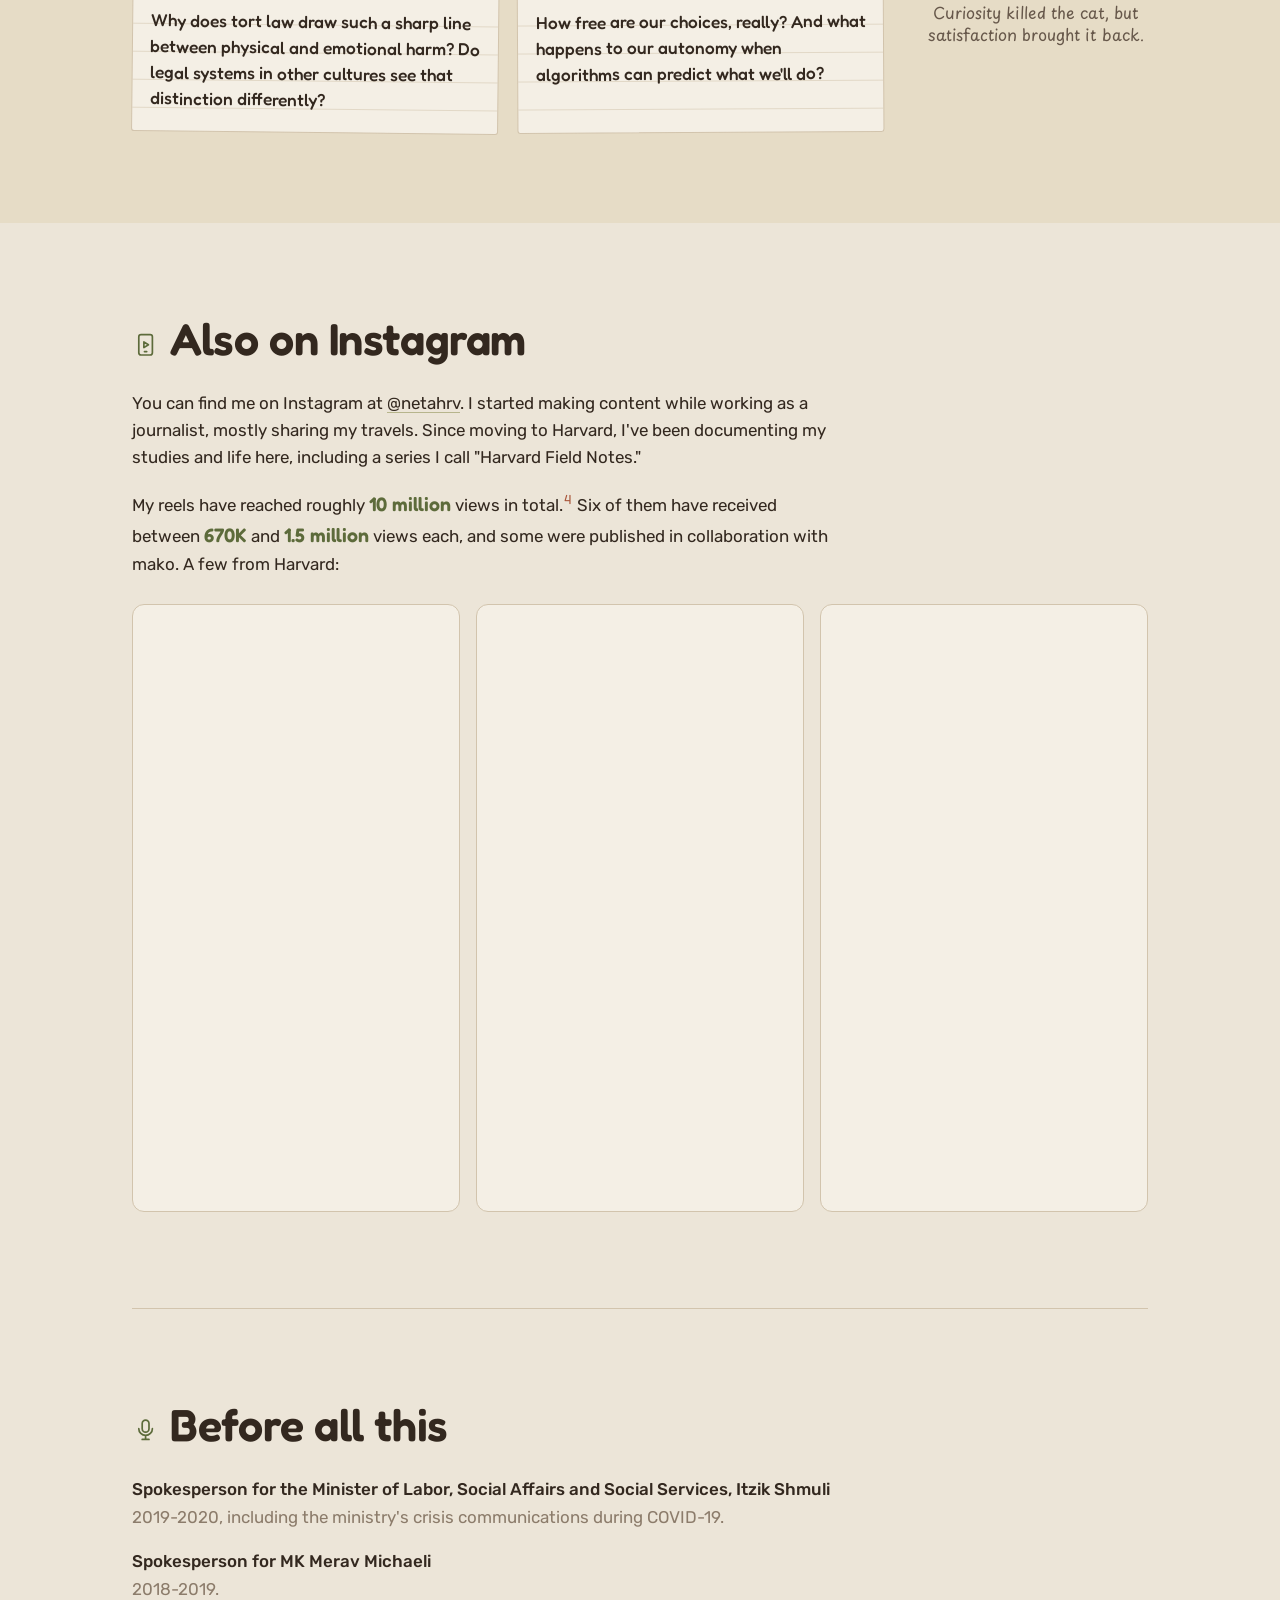
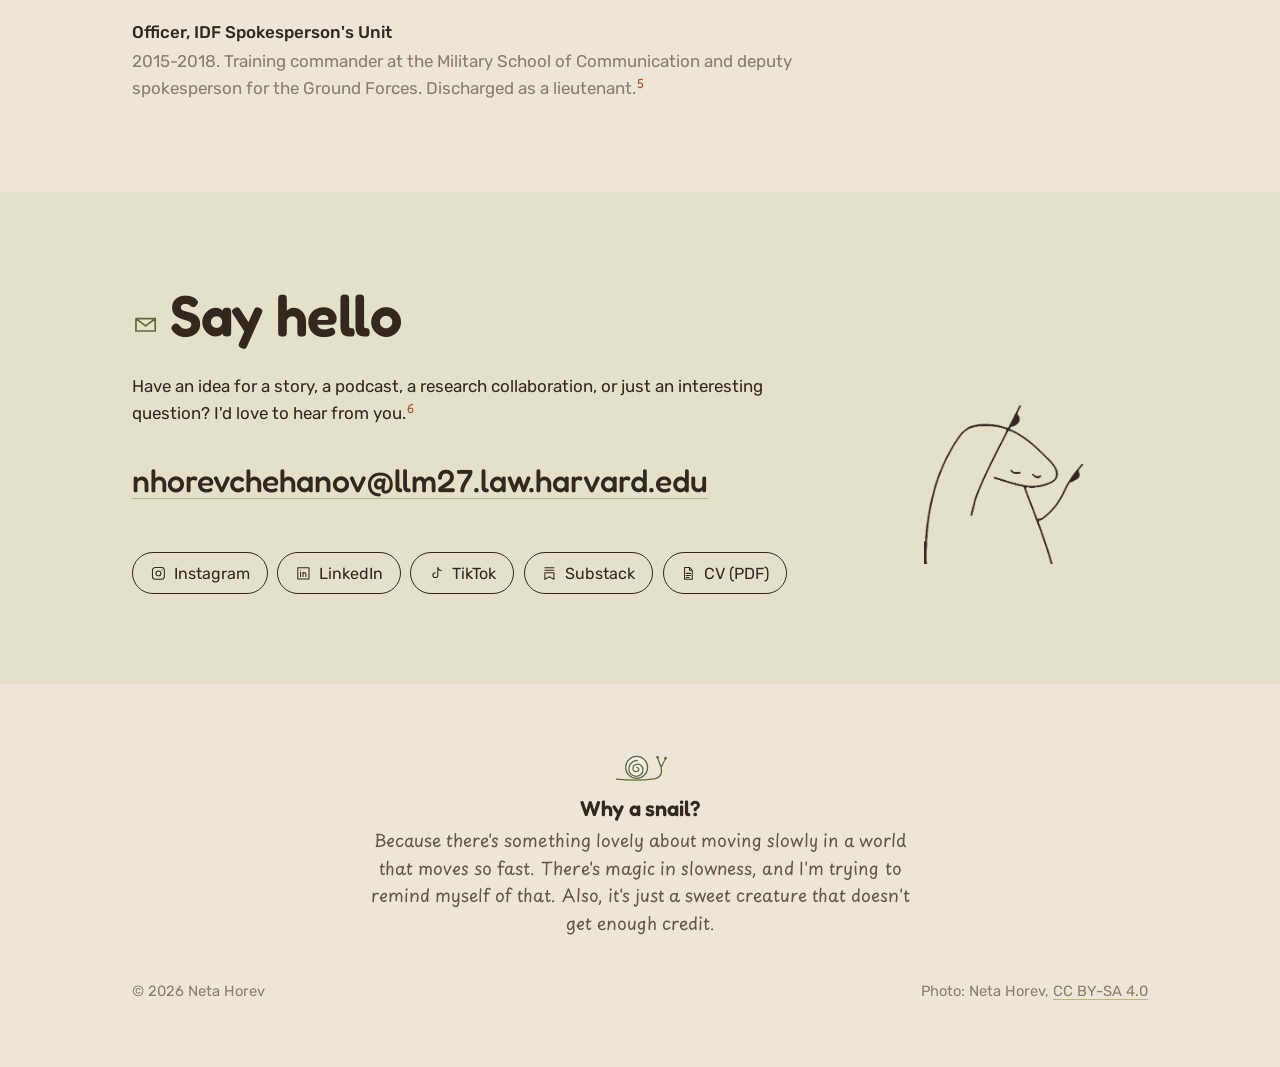
==== commit 814c687c: "Hero: Substack instead of TikTok; email on one line on phones Co-Authored-By: Claude Opus 5.5 <norep" ====
--- a/index.html
+++ b/index.html
@@ -23,7 +23,7 @@
 <link rel="preconnect" href="https://fonts.googleapis.com">
 <link rel="preconnect" href="https://fonts.gstatic.com" crossorigin>
 <link rel="stylesheet" href="https://fonts.googleapis.com/css2?family=Fredoka:wght@400;500;600&family=Rubik:wght@400;500&family=Playpen+Sans+Hebrew:wght@400;500&display=swap">
-<link rel="stylesheet" href="/assets/style.css?v=52">
+<link rel="stylesheet" href="/assets/style.css?v=53">
 <script>document.documentElement.classList.add('js');if(document.visibilityState==='visible')document.documentElement.classList.add('intro')</script>
 <script type="application/ld+json">
 {"@context":"https://schema.org","@type":"Person","name":"Neta Horev","alternateName":["נטע חורב","Neta Chehanovski","נטע צ'חנובסקי"],"url":"https://netahorev.com/","image":"https://netahorev.com/assets/neta-horev.jpg","jobTitle":"Journalist, lawyer and LL.M. candidate","affiliation":{"@type":"CollegeOrUniversity","name":"Harvard Law School"},"sameAs":["https://www.instagram.com/netahrv/","https://www.linkedin.com/in/neta-horev-77a28816b/","https://www.tiktok.com/@neta_horev"]}
@@ -92,7 +92,7 @@
         <div class="hero__links">
           <a class="btn" href="https://www.instagram.com/netahrv/" rel="me noopener" target="_blank"><svg aria-hidden="true"><use href="#i-ig"/></svg>Instagram</a>
           <a class="btn" href="https://www.linkedin.com/in/neta-horev-77a28816b/" rel="me noopener" target="_blank"><svg aria-hidden="true"><use href="#i-in"/></svg>LinkedIn</a>
-          <a class="btn" href="https://www.tiktok.com/@neta_horev" rel="me noopener" target="_blank"><svg aria-hidden="true"><use href="#i-tt"/></svg>TikTok</a>
+          <a class="btn" href="https://netahorev.substack.com" rel="me noopener" target="_blank"><svg aria-hidden="true"><use href="#i-sub"/></svg>Substack</a>
           <a class="btn" href="/assets/Neta-Horev-CV.pdf" target="_blank" rel="noopener"><svg aria-hidden="true"><use href="#i-doc"/></svg>CV (PDF)</a>
           <a class="btn btn--quiet" href="#contact"><svg aria-hidden="true"><use href="#i-mail"/></svg>Contact</a>
         </div>
--- a/assets/style.css
+++ b/assets/style.css
@@ -291,7 +291,7 @@
 
 /* ---------- contact ---------- */
 .contact h2 { font-size: clamp(2.4rem, 6vw, 3.6rem); }
-.mail { font-family: var(--display); font-size: clamp(1.4rem, 3.6vw, 2rem); display: inline-block; margin-top: 0.6rem; word-break: break-word; }
+.mail { font-family: var(--display); font-size: clamp(0.85rem, 4.6vw, 2rem); display: inline-block; margin-top: 0.6rem; white-space: nowrap; max-width: 100%; }
 
 /* ---------- footer ---------- */
 .foot { border-top: 1px solid var(--line); padding-block: 2rem 2.5rem; color: var(--muted); font-size: 0.92rem; display: flex; flex-wrap: wrap; gap: 0.5rem 1.5rem; justify-content: space-between; }
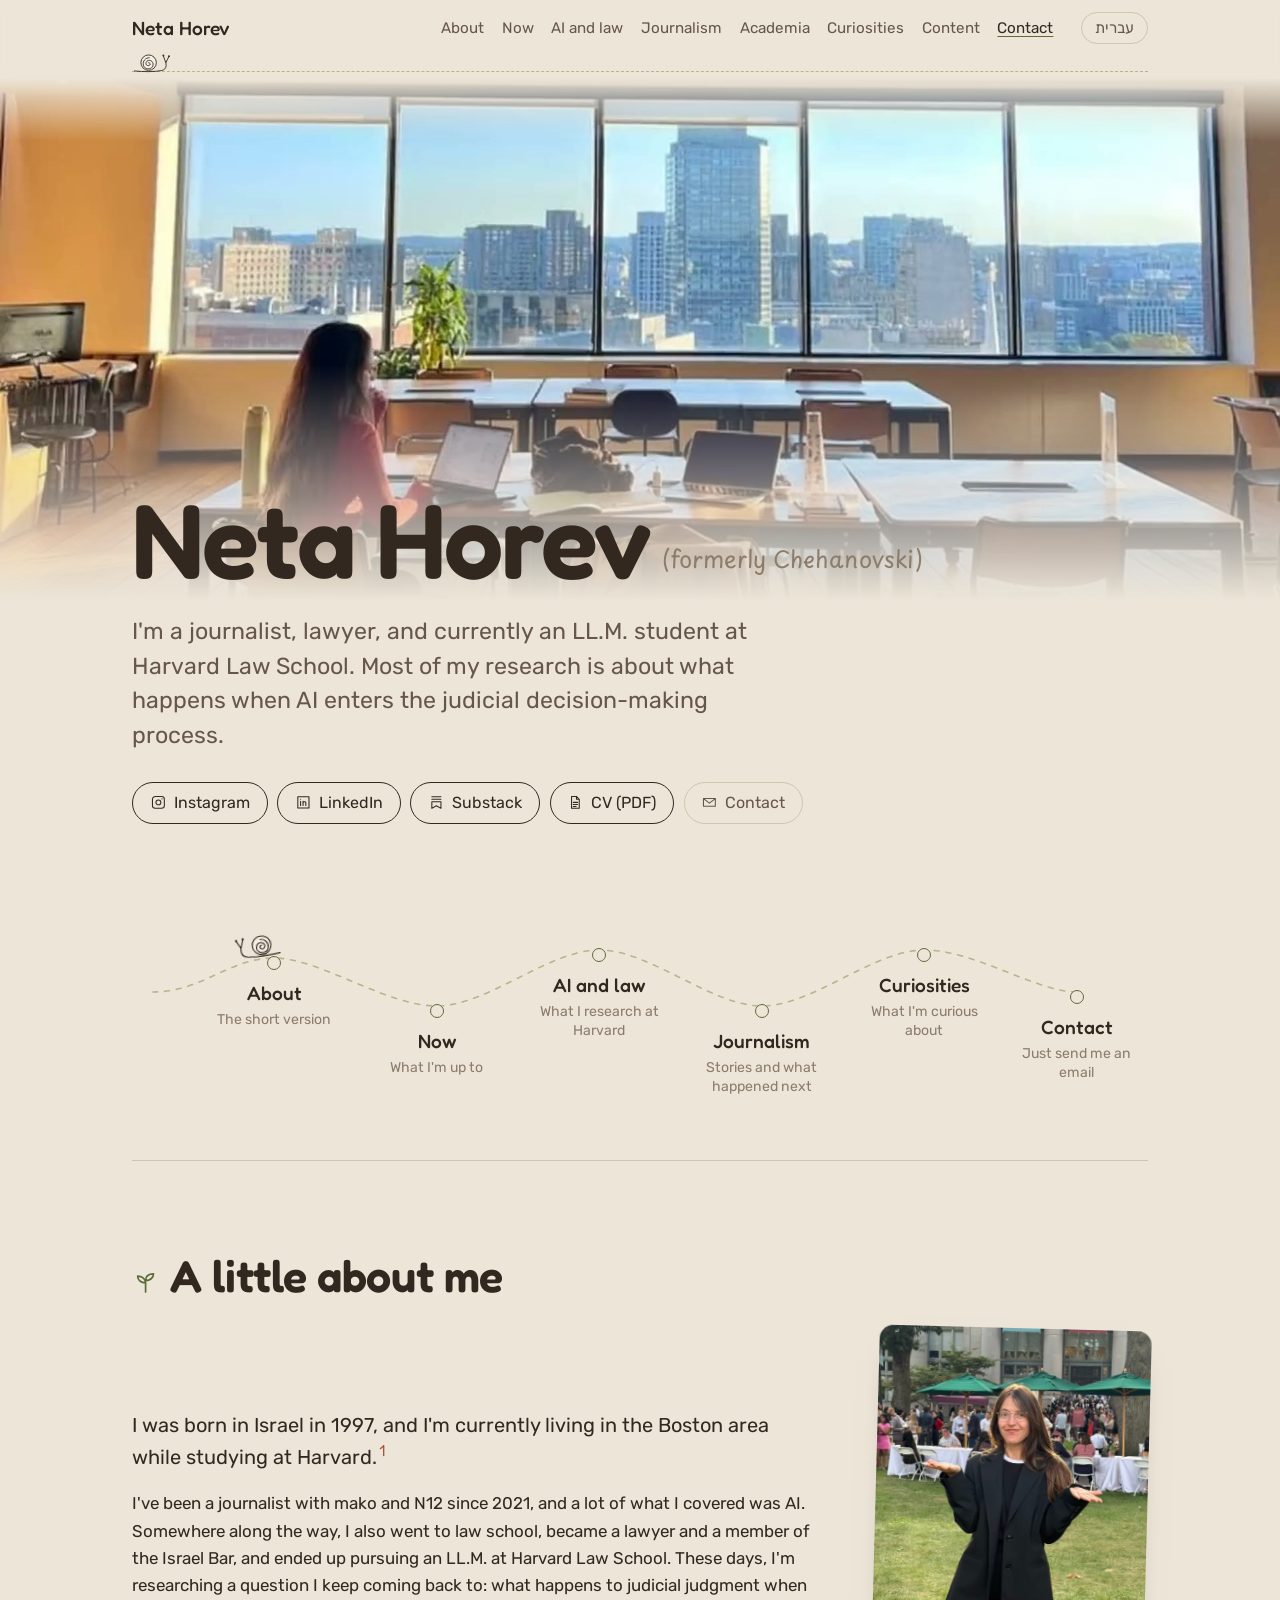
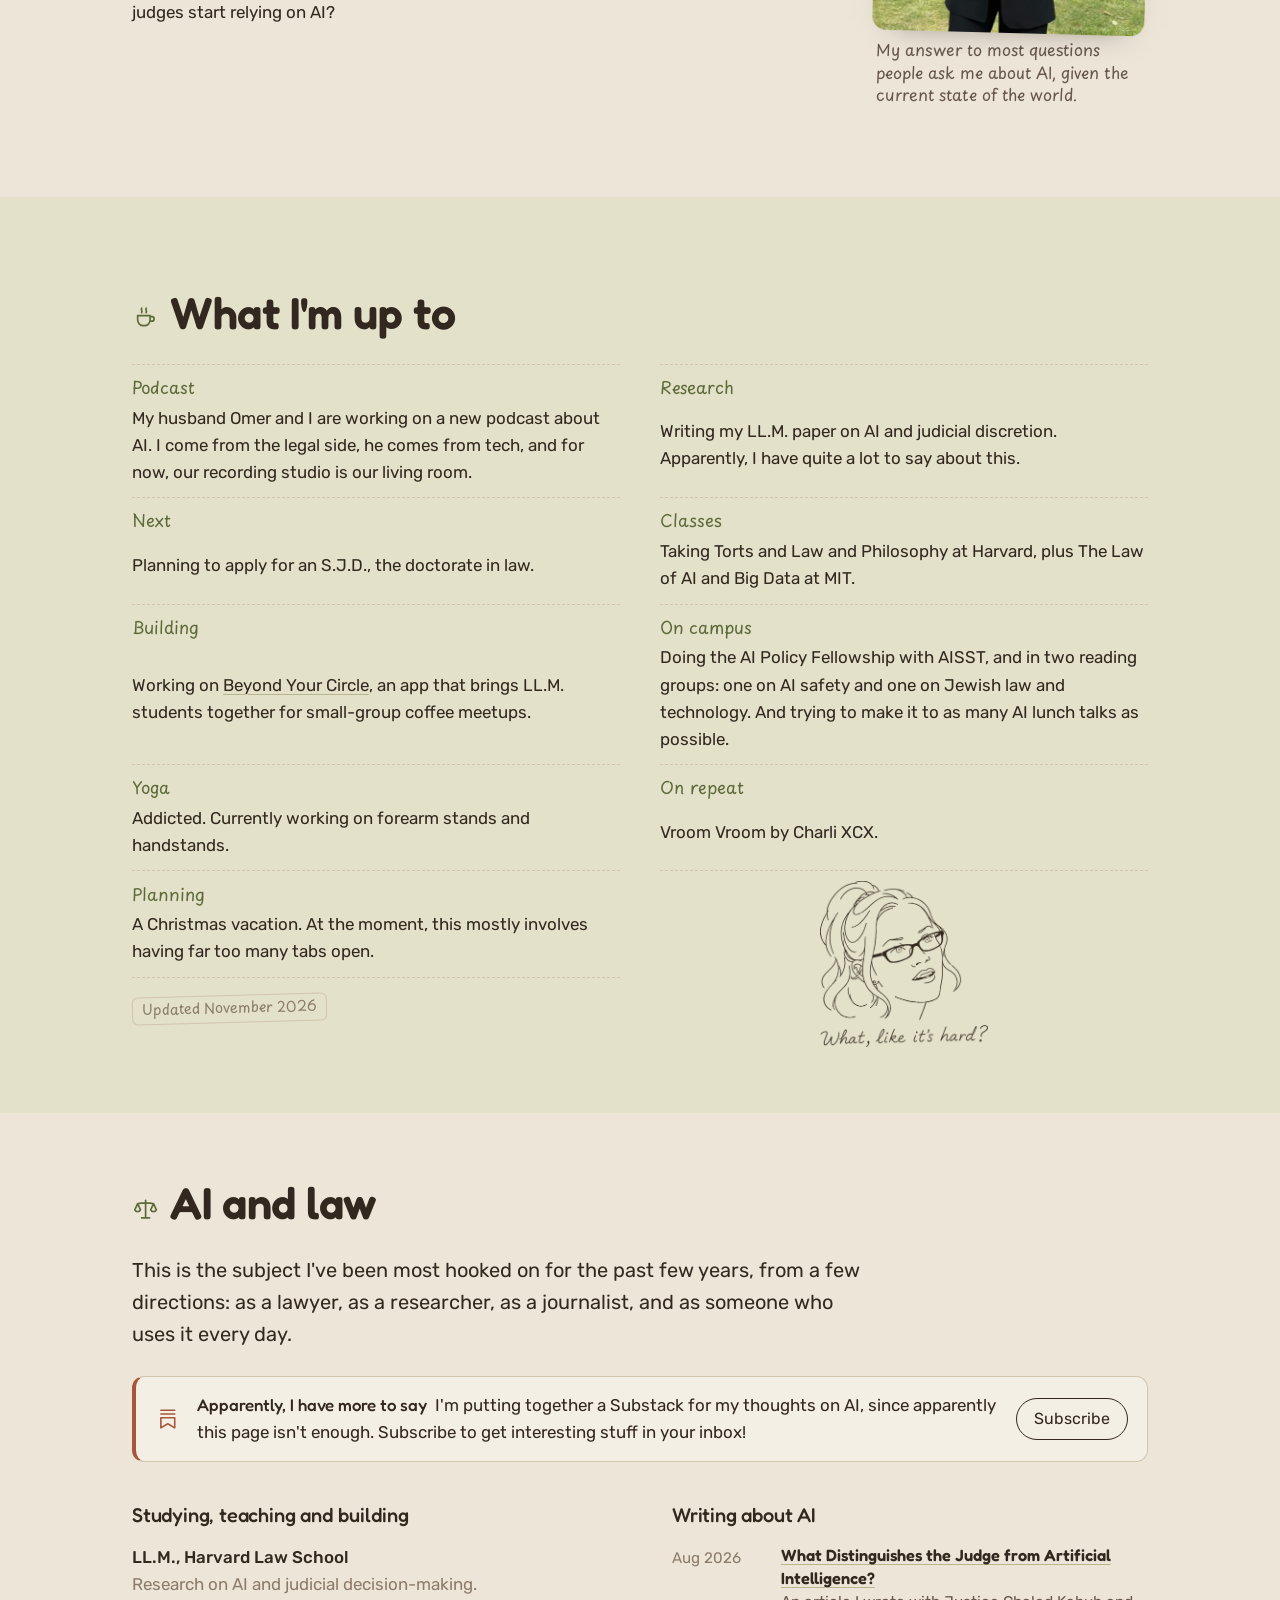
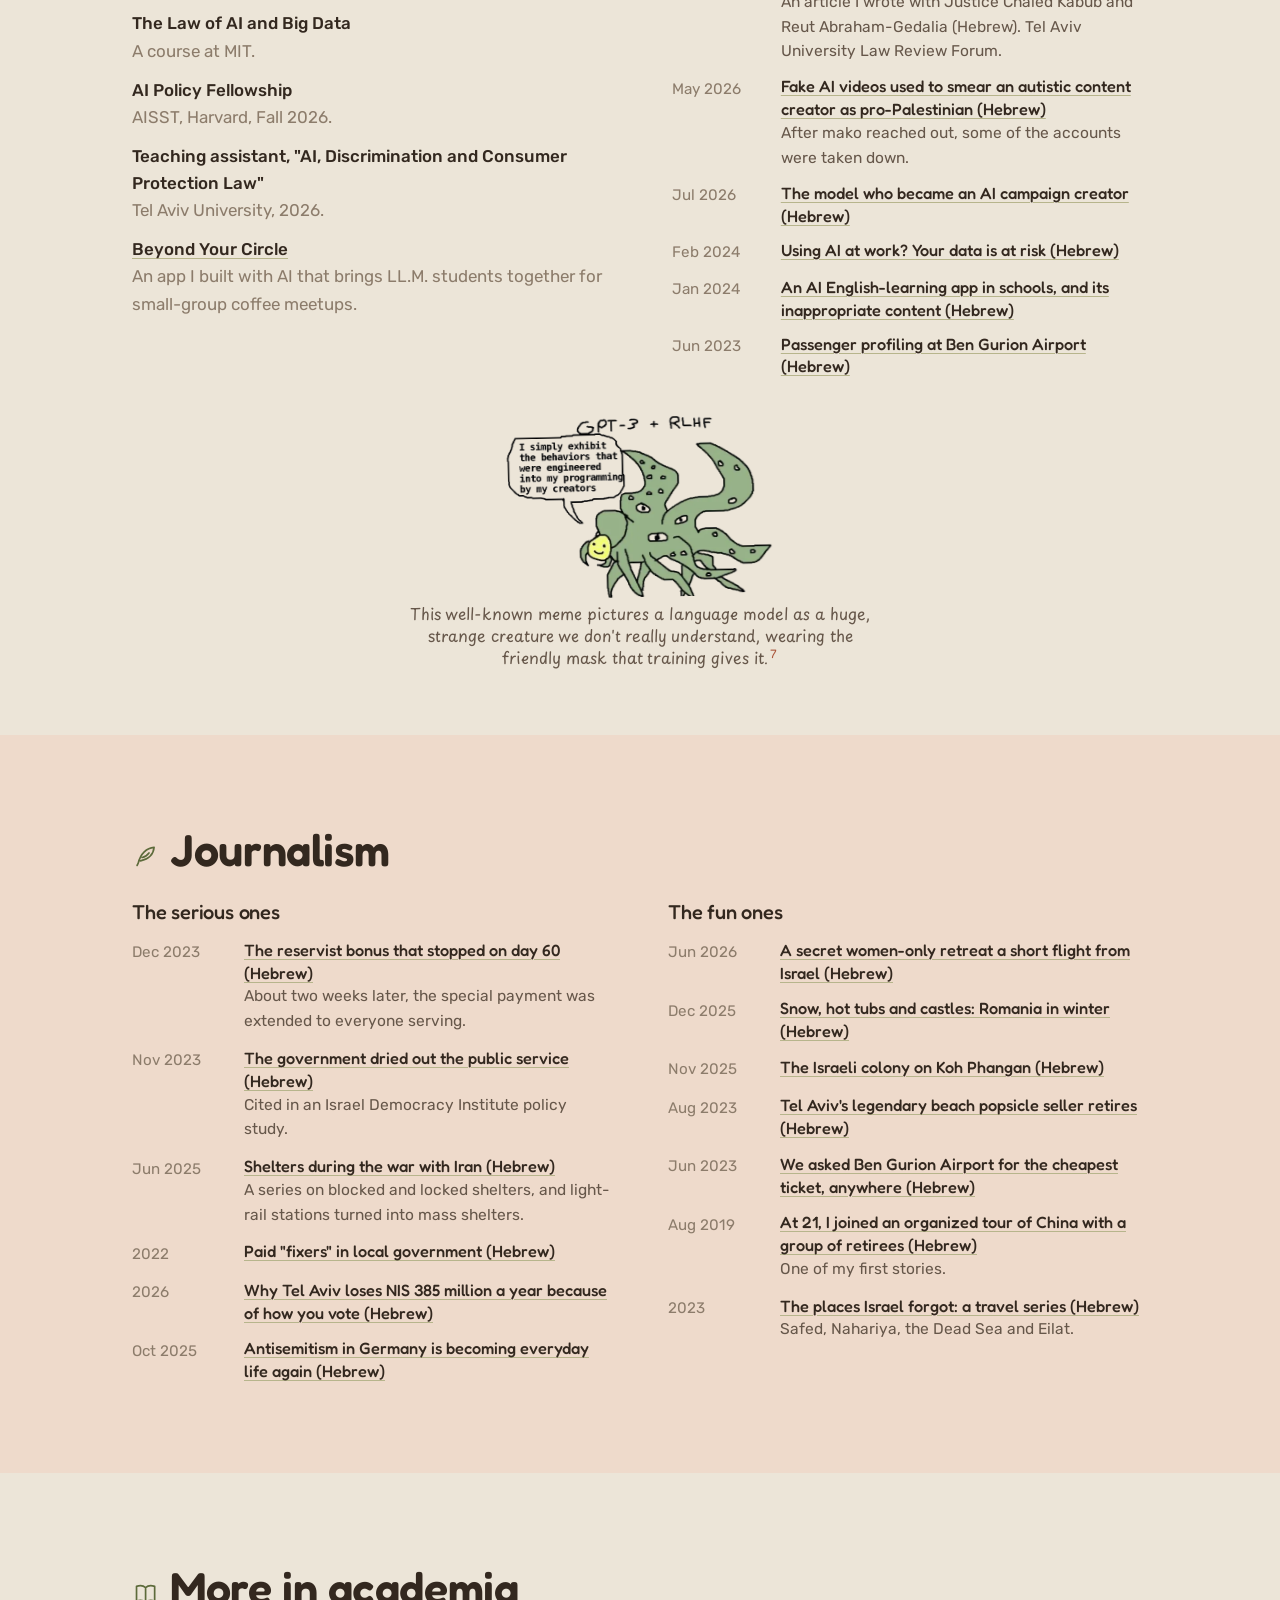
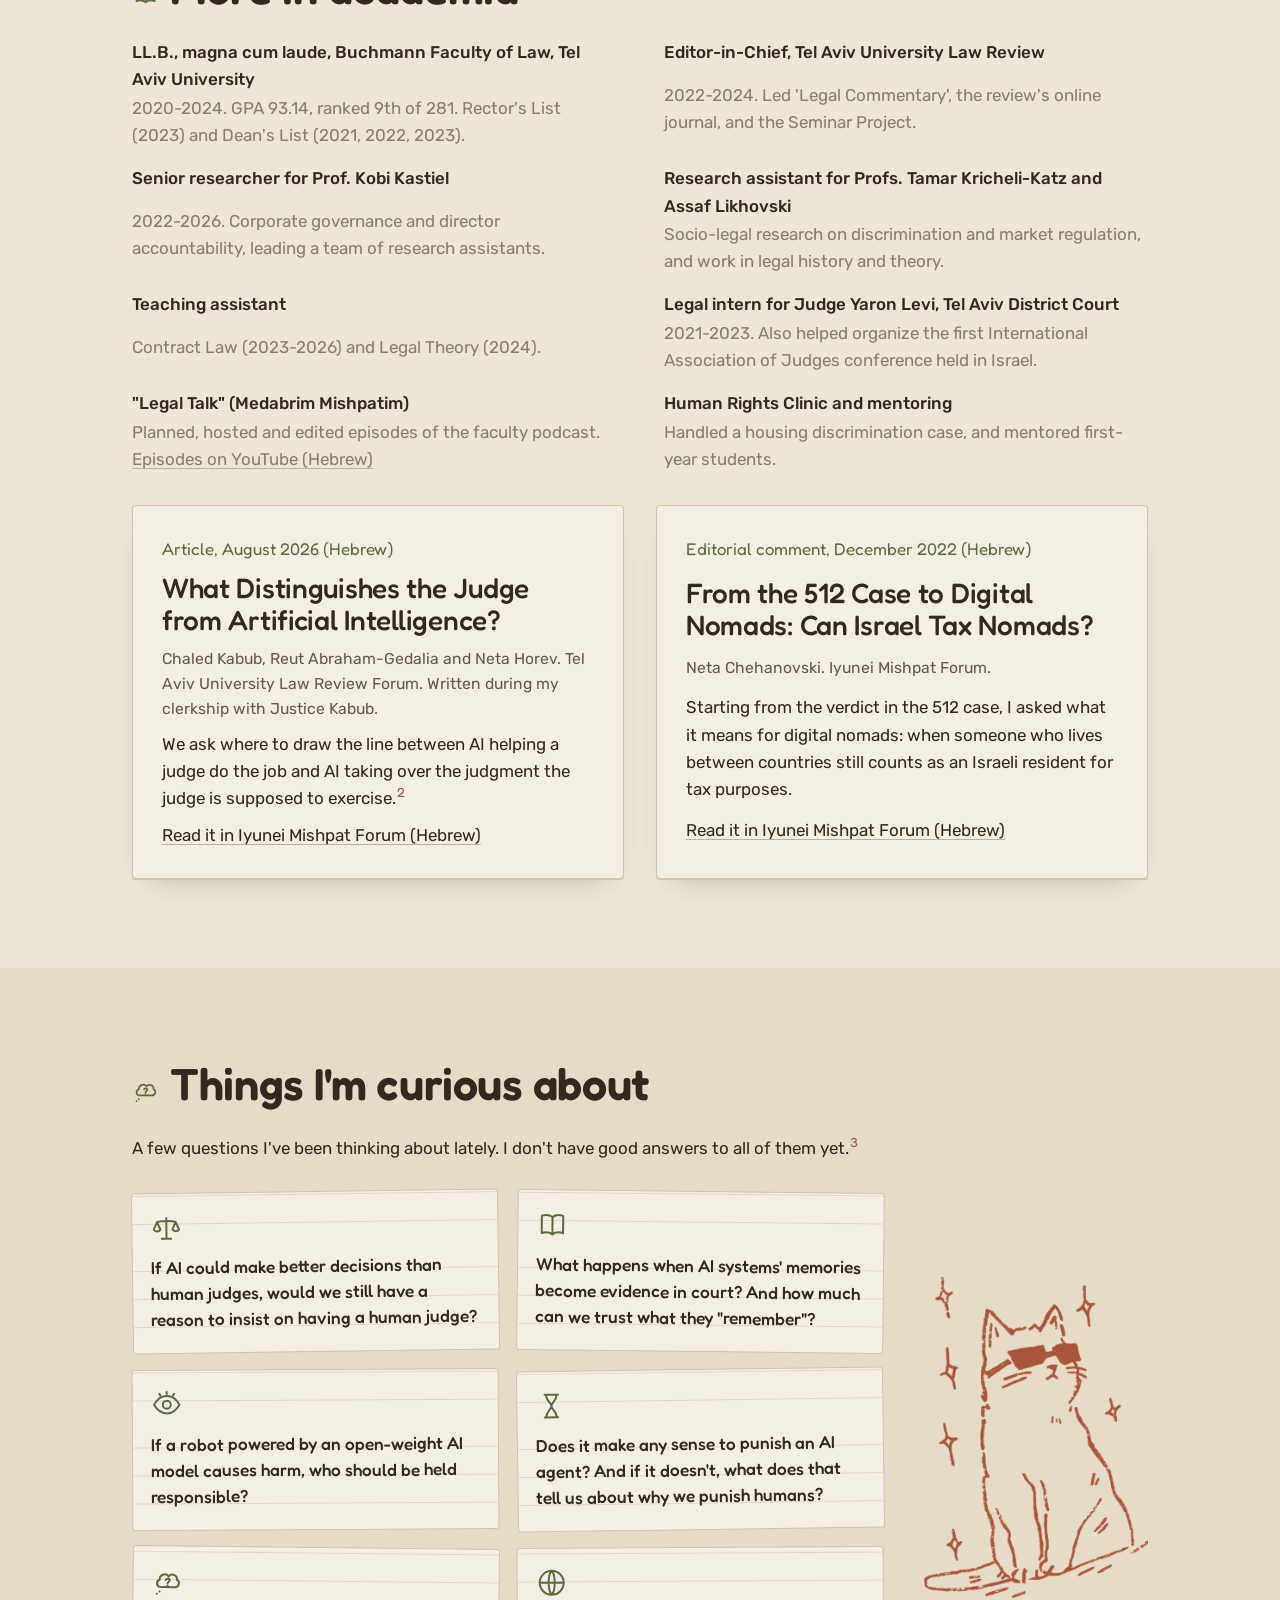
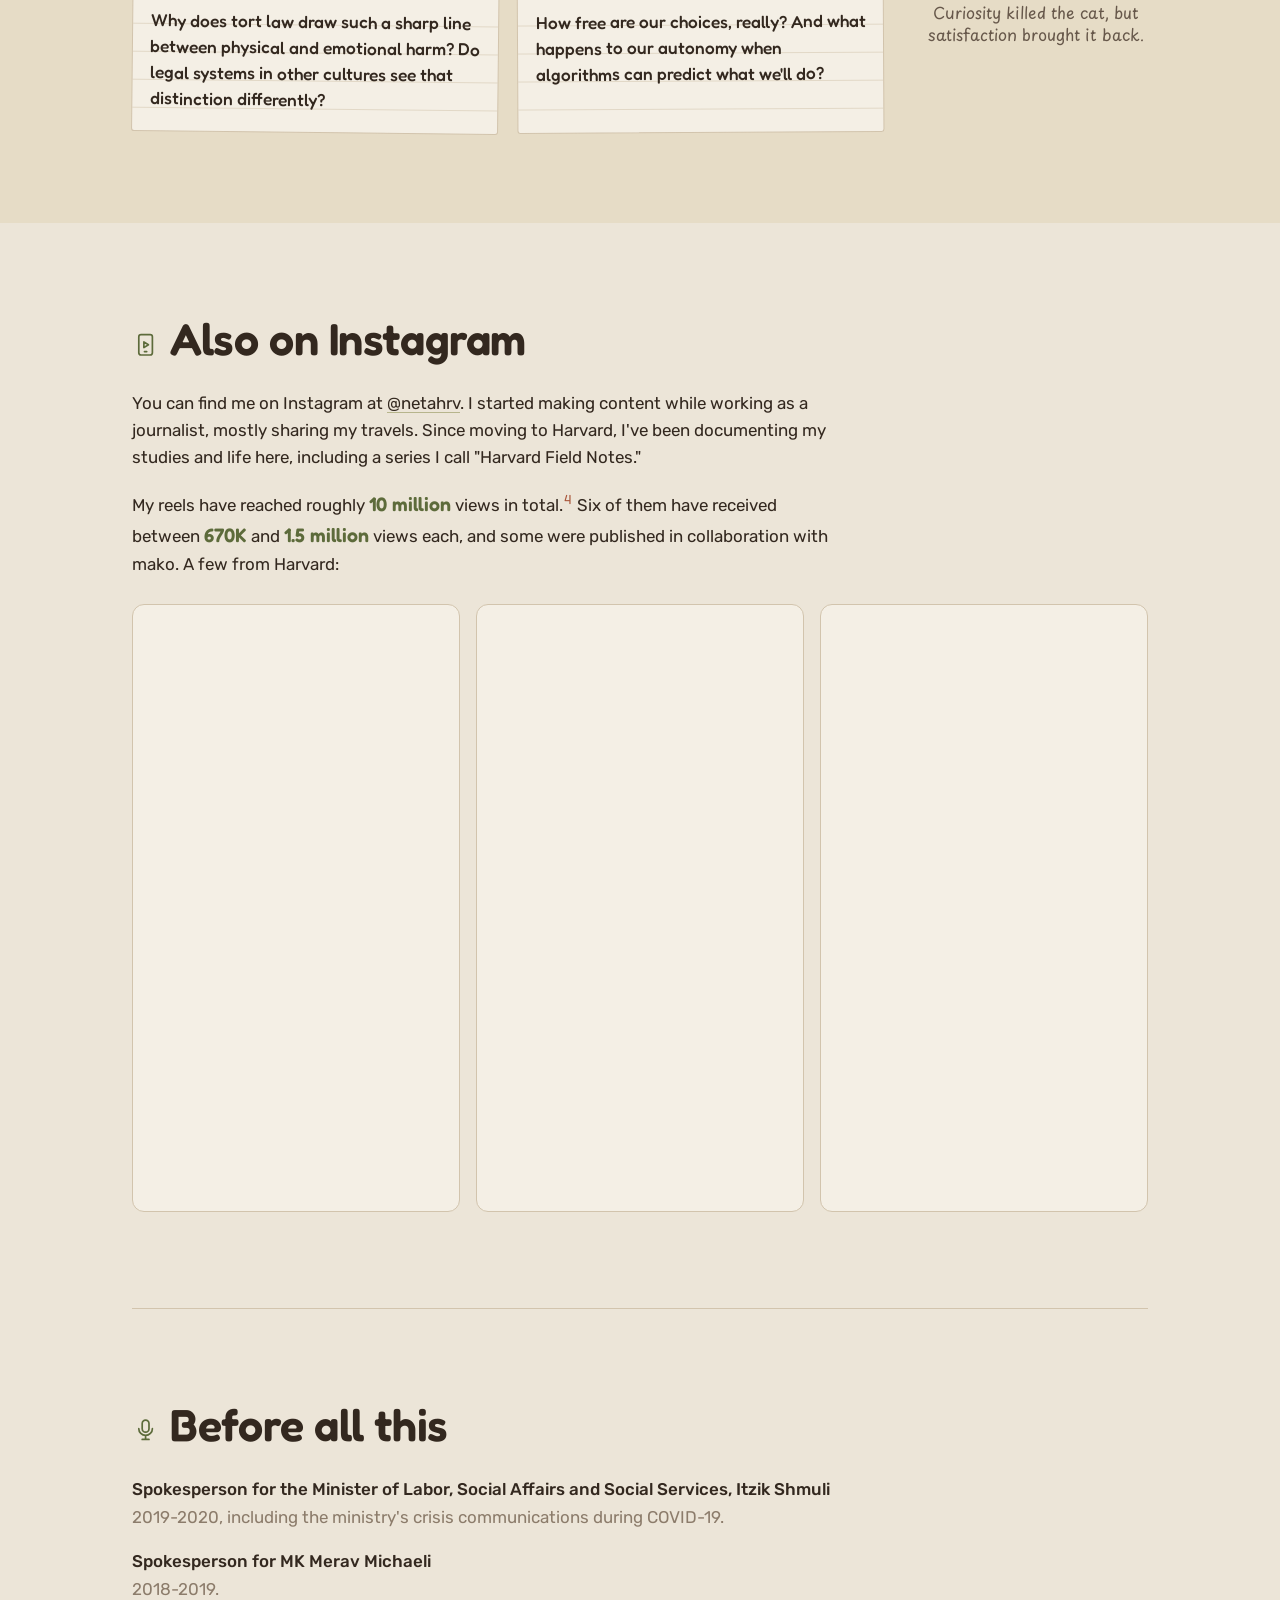
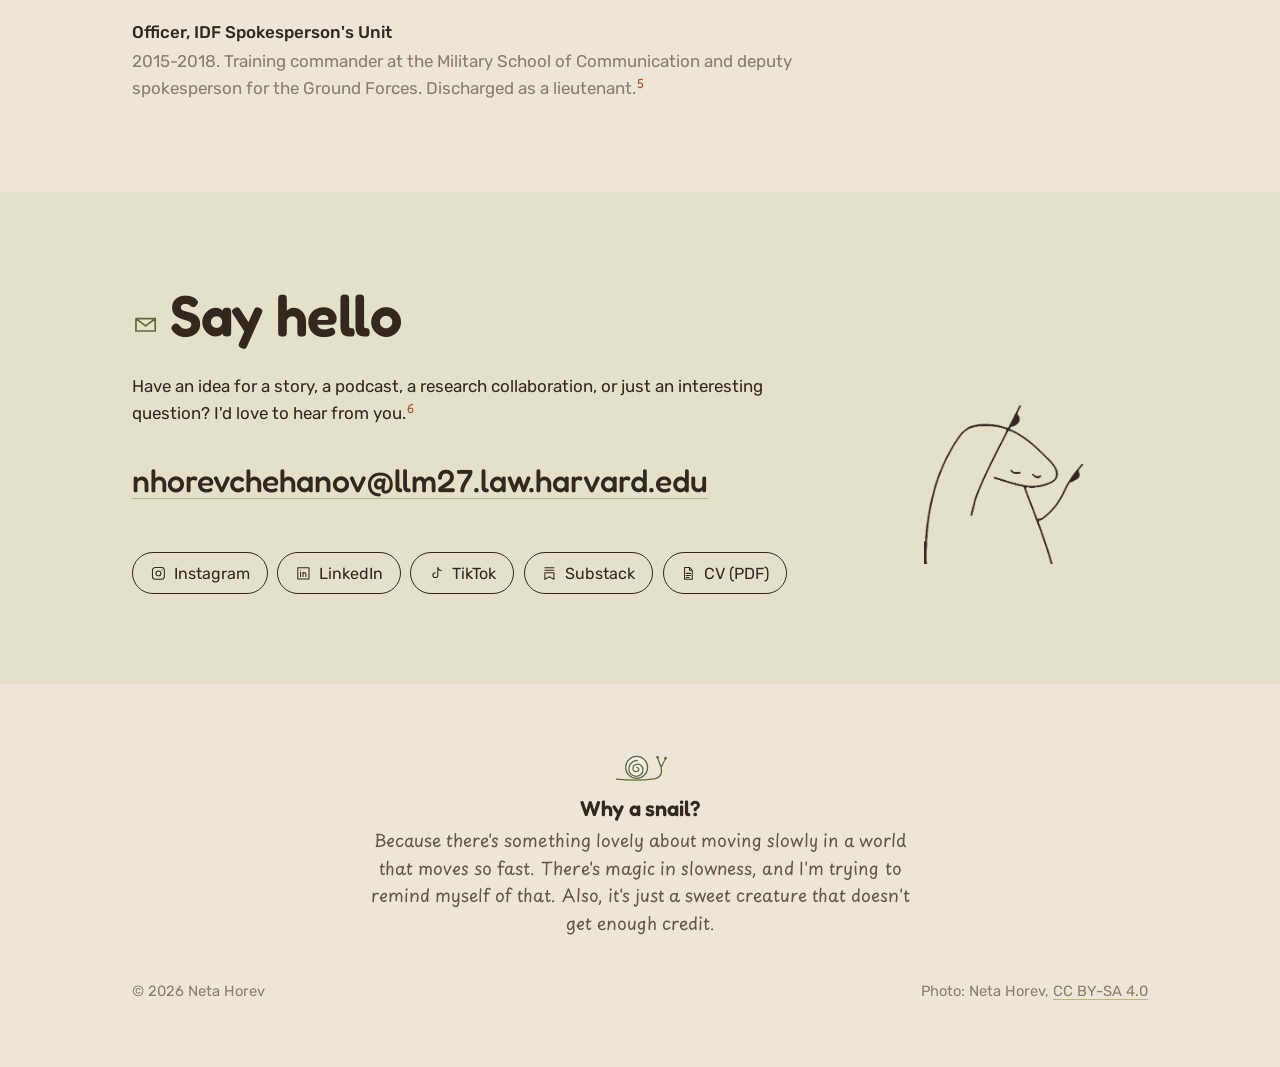
==== commit 4c11a442: "Count clicks on the Substack links (GoatCounter events) Co-Authored-By: Claude Opus 5.5 <noreply@ant" ====
--- a/index.html
+++ b/index.html
@@ -92,7 +92,7 @@
         <div class="hero__links">
           <a class="btn" href="https://www.instagram.com/netahrv/" rel="me noopener" target="_blank"><svg aria-hidden="true"><use href="#i-ig"/></svg>Instagram</a>
           <a class="btn" href="https://www.linkedin.com/in/neta-horev-77a28816b/" rel="me noopener" target="_blank"><svg aria-hidden="true"><use href="#i-in"/></svg>LinkedIn</a>
-          <a class="btn" href="https://netahorev.substack.com" rel="me noopener" target="_blank"><svg aria-hidden="true"><use href="#i-sub"/></svg>Substack</a>
+          <a class="btn" href="https://netahorev.substack.com" data-goatcounter-click="substack-top" data-goatcounter-title="Substack click (top)" rel="me noopener" target="_blank"><svg aria-hidden="true"><use href="#i-sub"/></svg>Substack</a>
           <a class="btn" href="/assets/Neta-Horev-CV.pdf" target="_blank" rel="noopener"><svg aria-hidden="true"><use href="#i-doc"/></svg>CV (PDF)</a>
           <a class="btn btn--quiet" href="#contact"><svg aria-hidden="true"><use href="#i-mail"/></svg>Contact</a>
         </div>
@@ -167,7 +167,7 @@
     <section class="section" id="research" aria-labelledby="res-h">
       <div class="section__head"><svg aria-hidden="true"><use href="#i-scales"/></svg><h2 id="res-h">AI and law</h2></div>
       <p class="lead ai-lead">This is the subject I've been most hooked on for the past few years, from a few directions: as a lawyer, as a researcher, as a journalist, and as someone who uses it every day.</p>
-      <a class="sub-strip" href="https://netahorev.substack.com/subscribe" rel="me noopener" target="_blank">
+      <a class="sub-strip" href="https://netahorev.substack.com/subscribe" data-goatcounter-click="substack-ai-strip" data-goatcounter-title="Substack click (ai-strip)" rel="me noopener" target="_blank">
         <svg class="sub-strip__icon" aria-hidden="true"><use href="#i-sub"/></svg>
         <span class="sub-strip__text"><strong>Apparently, I have more to say</strong> I'm putting together a Substack for my thoughts on AI, since apparently this page isn't enough. Subscribe to get interesting stuff in your inbox!</span>
         <span class="btn sub-strip__btn">Subscribe</span>
@@ -313,7 +313,7 @@
           <a class="btn" href="https://www.instagram.com/netahrv/" rel="me noopener" target="_blank"><svg aria-hidden="true"><use href="#i-ig"/></svg>Instagram</a>
           <a class="btn" href="https://www.linkedin.com/in/neta-horev-77a28816b/" rel="me noopener" target="_blank"><svg aria-hidden="true"><use href="#i-in"/></svg>LinkedIn</a>
           <a class="btn" href="https://www.tiktok.com/@neta_horev" rel="me noopener" target="_blank"><svg aria-hidden="true"><use href="#i-tt"/></svg>TikTok</a>
-          <a class="btn" href="https://netahorev.substack.com" rel="me noopener" target="_blank"><svg aria-hidden="true"><use href="#i-sub"/></svg>Substack</a>
+          <a class="btn" href="https://netahorev.substack.com" data-goatcounter-click="substack-contact" data-goatcounter-title="Substack click (contact)" rel="me noopener" target="_blank"><svg aria-hidden="true"><use href="#i-sub"/></svg>Substack</a>
           <a class="btn" href="/assets/Neta-Horev-CV.pdf" target="_blank" rel="noopener"><svg aria-hidden="true"><use href="#i-doc"/></svg>CV (PDF)</a>
         </div>
       </div>
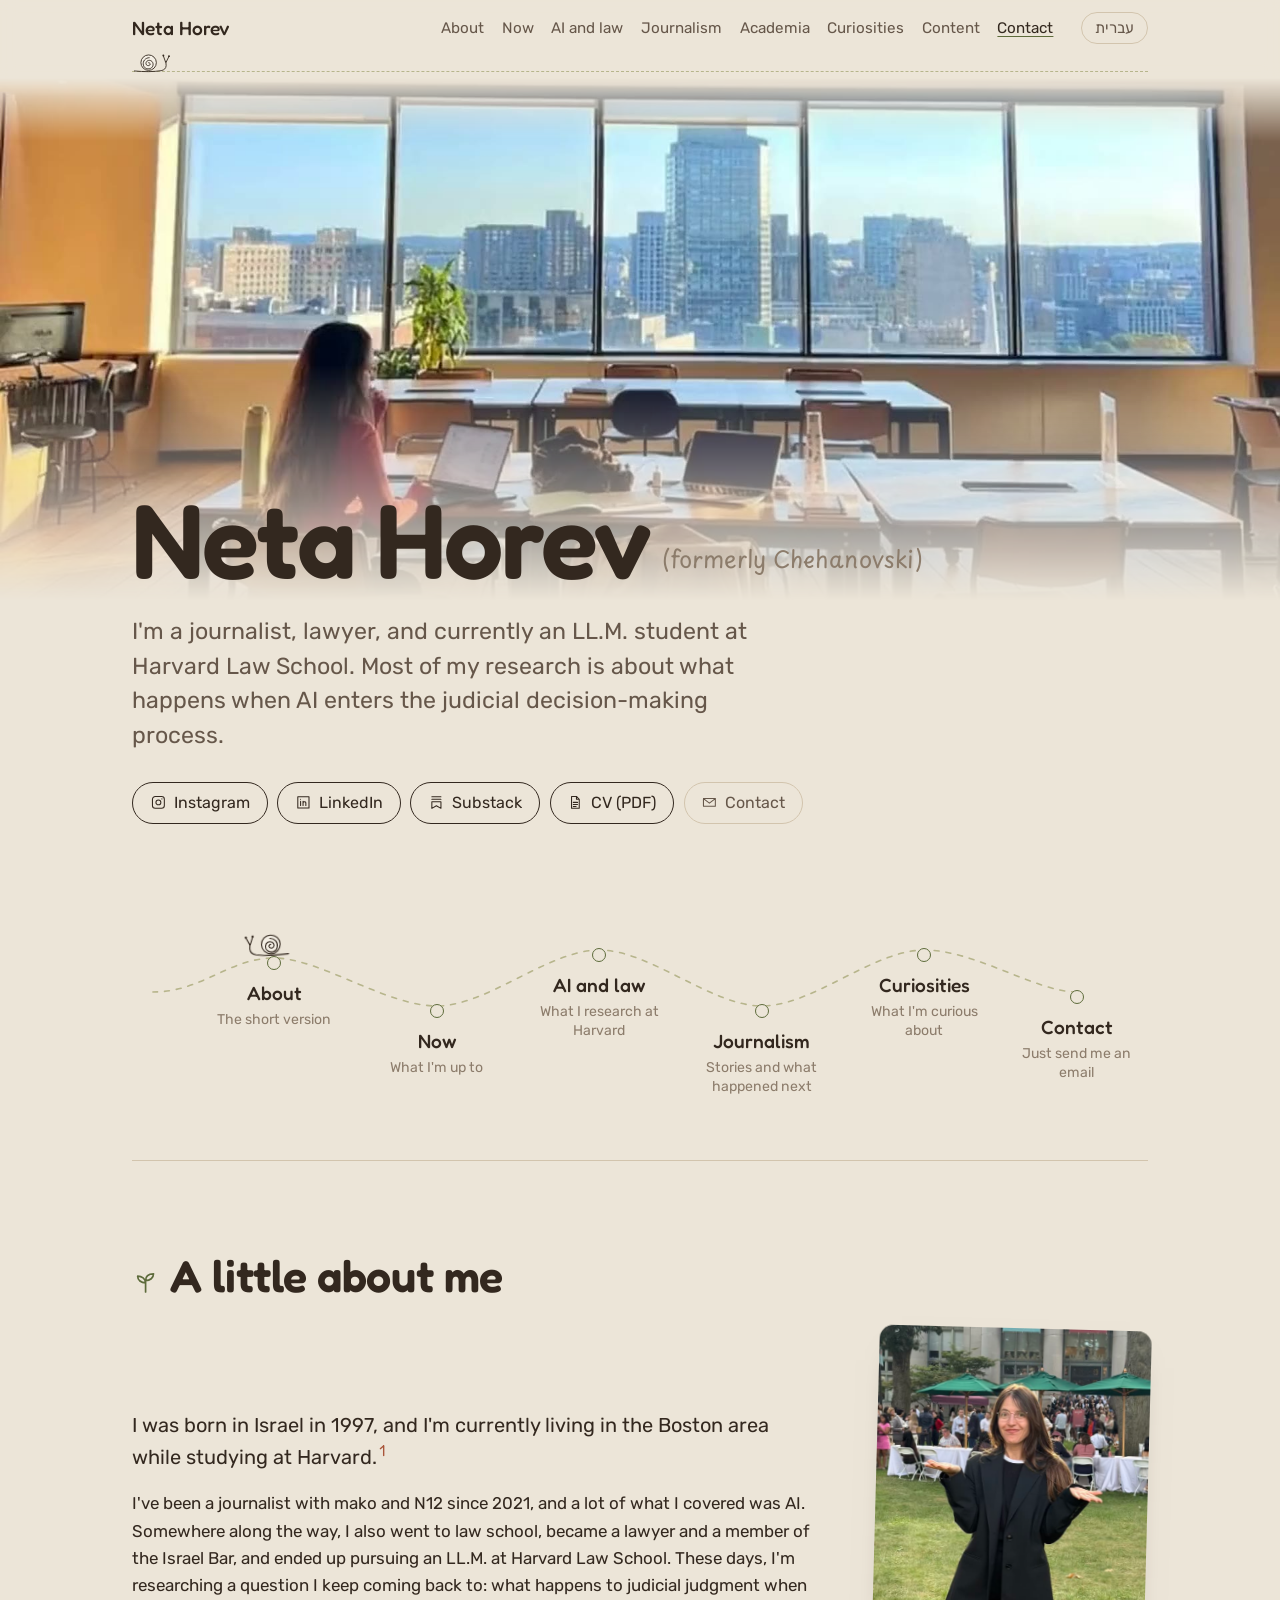
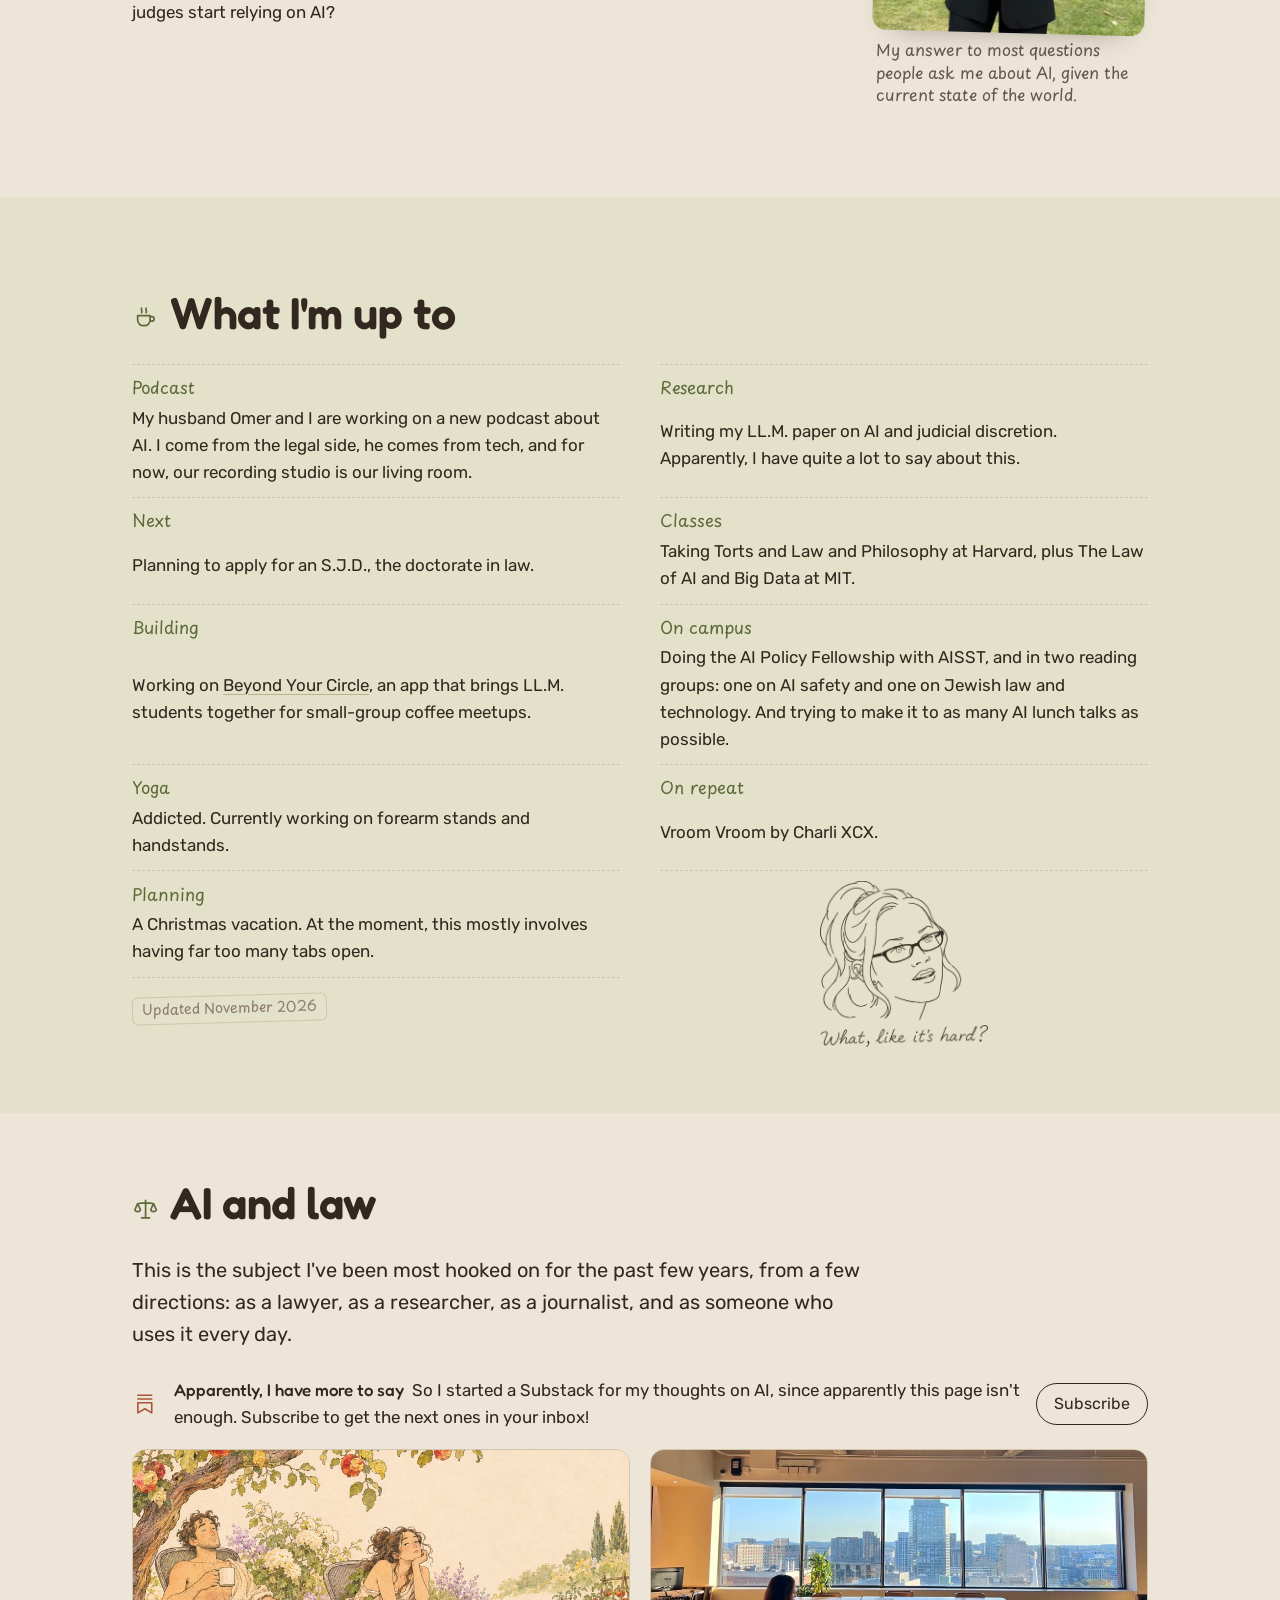
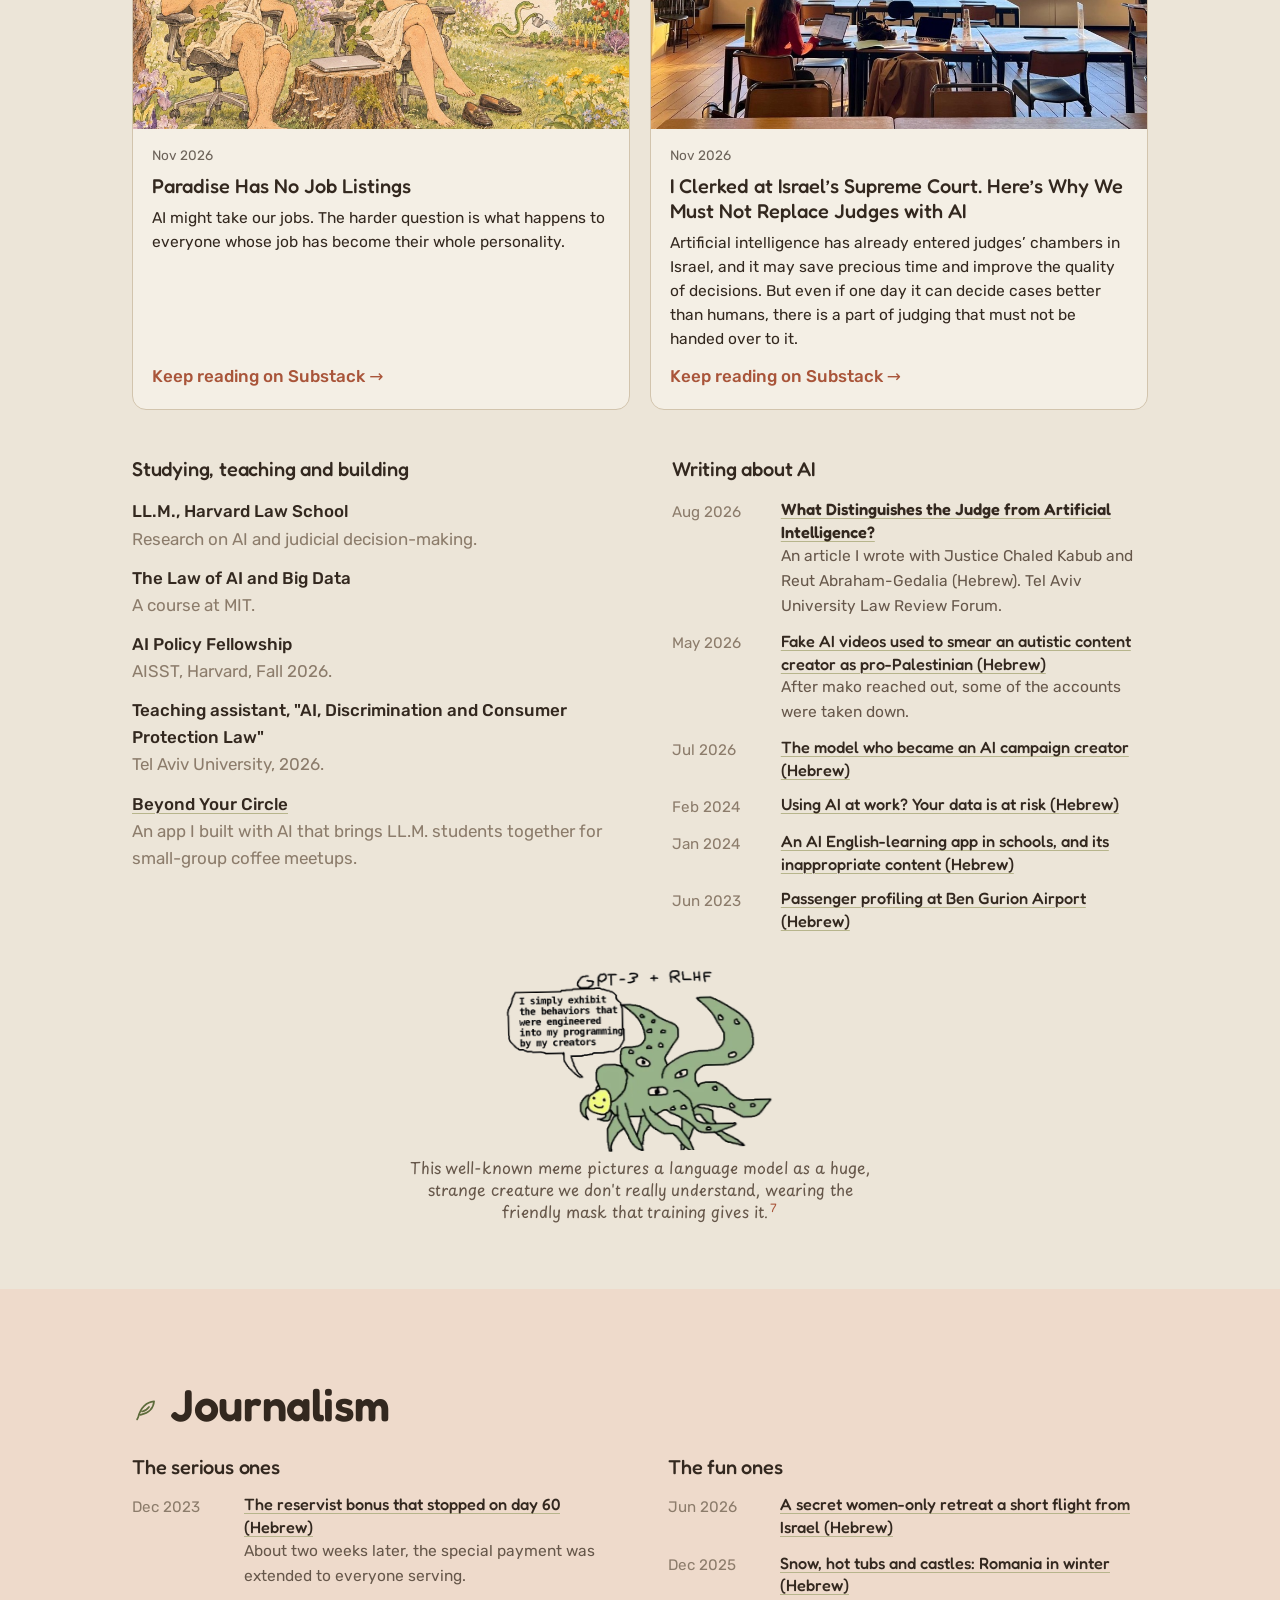
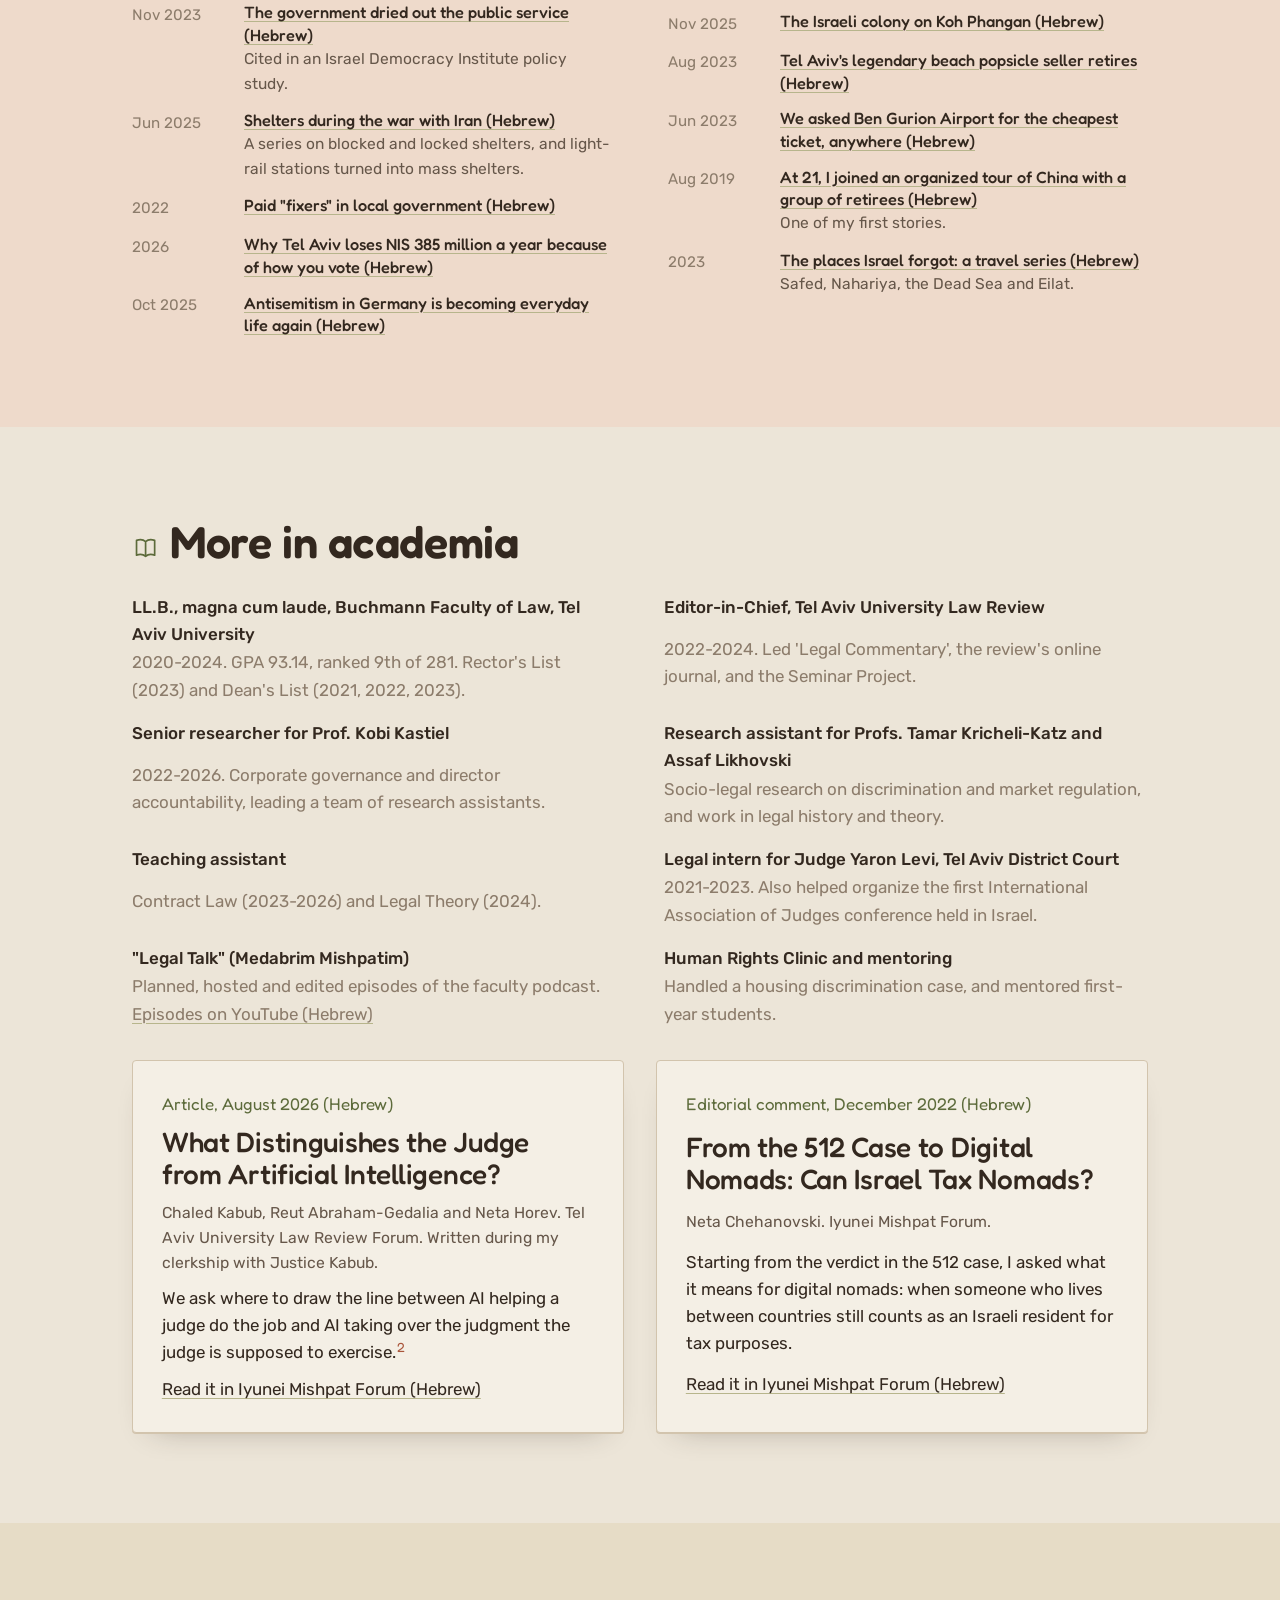
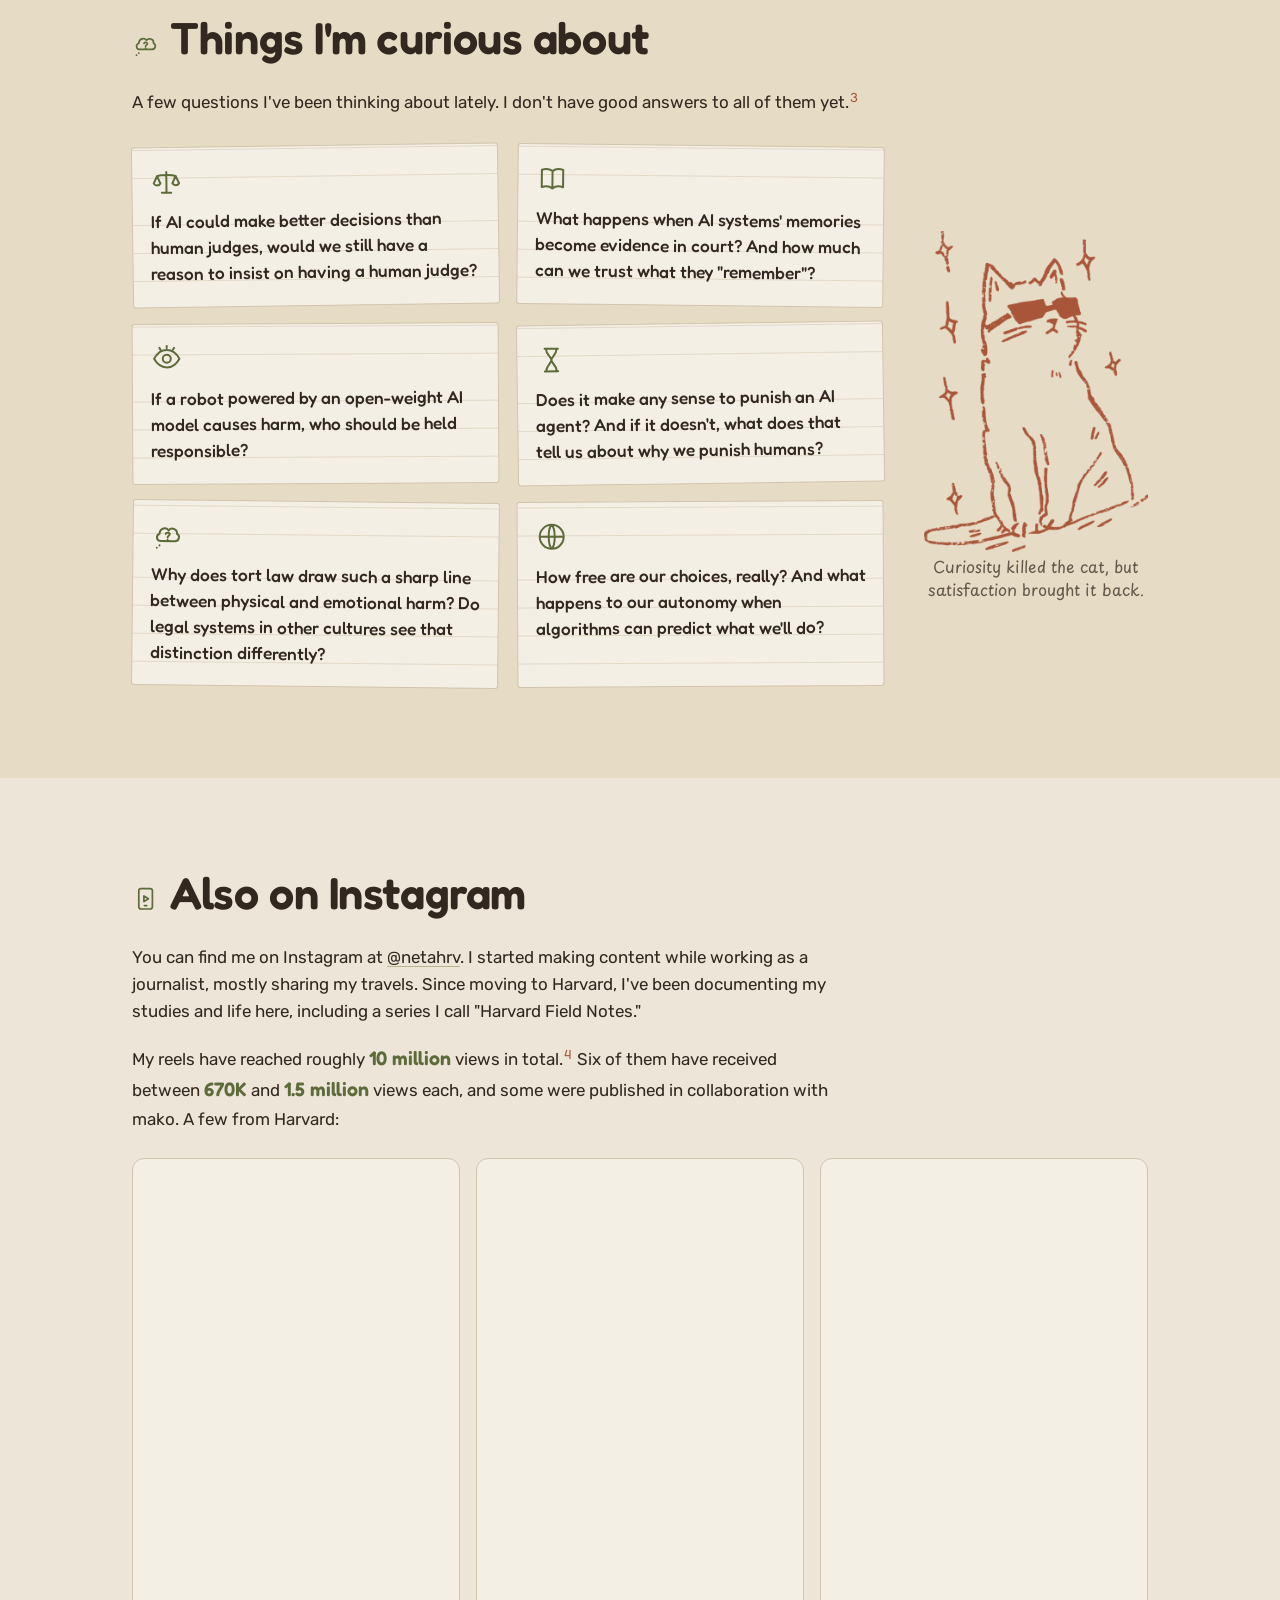
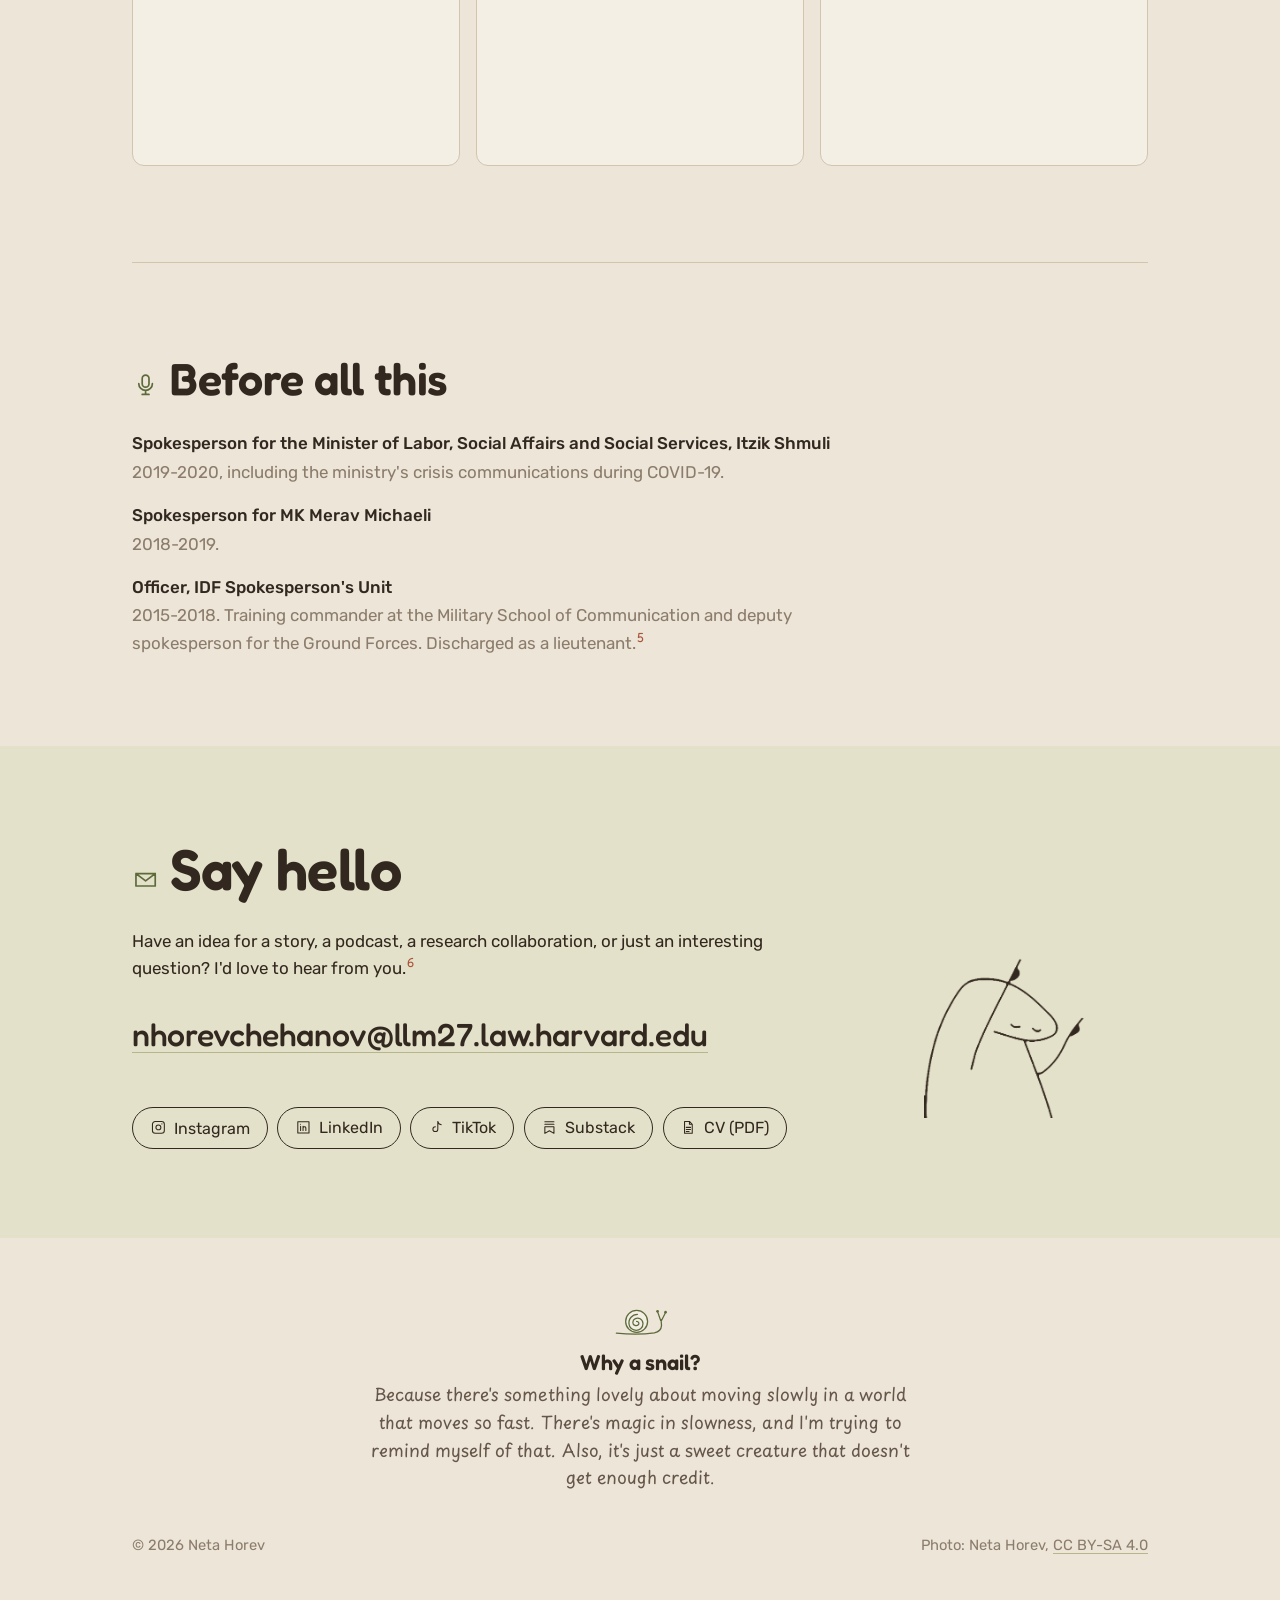
==== commit 6b433576: "AI and law: show the two Substack posts as cards with intros and links Co-Authored-By: Claude Opus 5" ====
--- a/index.html
+++ b/index.html
@@ -23,7 +23,7 @@
 <link rel="preconnect" href="https://fonts.googleapis.com">
 <link rel="preconnect" href="https://fonts.gstatic.com" crossorigin>
 <link rel="stylesheet" href="https://fonts.googleapis.com/css2?family=Fredoka:wght@400;500;600&family=Rubik:wght@400;500&family=Playpen+Sans+Hebrew:wght@400;500&display=swap">
-<link rel="stylesheet" href="/assets/style.css?v=53">
+<link rel="stylesheet" href="/assets/style.css?v=54">
 <script>document.documentElement.classList.add('js');if(document.visibilityState==='visible')document.documentElement.classList.add('intro')</script>
 <script type="application/ld+json">
 {"@context":"https://schema.org","@type":"Person","name":"Neta Horev","alternateName":["נטע חורב","Neta Chehanovski","נטע צ'חנובסקי"],"url":"https://netahorev.com/","image":"https://netahorev.com/assets/neta-horev.jpg","jobTitle":"Journalist, lawyer and LL.M. candidate","affiliation":{"@type":"CollegeOrUniversity","name":"Harvard Law School"},"sameAs":["https://www.instagram.com/netahrv/","https://www.linkedin.com/in/neta-horev-77a28816b/","https://www.tiktok.com/@neta_horev"]}
@@ -167,11 +167,23 @@
     <section class="section" id="research" aria-labelledby="res-h">
       <div class="section__head"><svg aria-hidden="true"><use href="#i-scales"/></svg><h2 id="res-h">AI and law</h2></div>
       <p class="lead ai-lead">This is the subject I've been most hooked on for the past few years, from a few directions: as a lawyer, as a researcher, as a journalist, and as someone who uses it every day.</p>
-      <a class="sub-strip" href="https://netahorev.substack.com/subscribe" data-goatcounter-click="substack-ai-strip" data-goatcounter-title="Substack click (ai-strip)" rel="me noopener" target="_blank">
-        <svg class="sub-strip__icon" aria-hidden="true"><use href="#i-sub"/></svg>
-        <span class="sub-strip__text"><strong>Apparently, I have more to say</strong> I'm putting together a Substack for my thoughts on AI, since apparently this page isn't enough. Subscribe to get interesting stuff in your inbox!</span>
-        <span class="btn sub-strip__btn">Subscribe</span>
-      </a>
+      <div class="posts">
+        <div class="posts__head">
+          <svg class="posts__icon" aria-hidden="true"><use href="#i-sub"/></svg>
+          <p class="posts__intro"><strong>Apparently, I have more to say</strong> So I started a Substack for my thoughts on AI, since apparently this page isn't enough. Subscribe to get the next ones in your inbox!</p>
+          <a class="btn posts__join" href="https://netahorev.substack.com/subscribe" data-goatcounter-click="substack-ai-strip" data-goatcounter-title="Substack click (ai-strip)" rel="me noopener" target="_blank">Subscribe</a>
+        </div>
+        <div class="posts__grid">
+          <a class="post" href="https://netahorev.substack.com/p/paradise-has-no-job-listings" data-goatcounter-click="substack-post1" data-goatcounter-title="Substack click (post1)" rel="noopener" target="_blank">
+            <img class="post__img" src="/assets/sub-paradise.jpg" width="900" height="600" loading="lazy" alt="">
+            <span class="post__body"><span class="post__when">Nov 2026</span><span class="post__title">Paradise Has No Job Listings</span><span class="post__ex">AI might take our jobs. The harder question is what happens to everyone whose job has become their whole personality.</span><span class="post__more">Keep reading on Substack →</span></span>
+          </a>
+          <a class="post" href="https://netahorev.substack.com/p/i-clerked-at-israels-supreme-court" data-goatcounter-click="substack-post2" data-goatcounter-title="Substack click (post2)" rel="noopener" target="_blank">
+            <img class="post__img" src="/assets/sub-clerk.jpg" width="900" height="576" loading="lazy" alt="">
+            <span class="post__body"><span class="post__when">Nov 2026</span><span class="post__title">I Clerked at Israel’s Supreme Court. Here’s Why We Must Not Replace Judges with AI</span><span class="post__ex">Artificial intelligence has already entered judges’ chambers in Israel, and it may save precious time and improve the quality of decisions. But even if one day it can decide cases better than humans, there is a part of judging that must not be handed over to it.</span><span class="post__more">Keep reading on Substack →</span></span>
+          </a>
+        </div>
+      </div>
       <div class="ai-two">
         <div class="ai-left">
           <h3 class="subhead">Studying, teaching and building</h3>
--- a/assets/style.css
+++ b/assets/style.css
@@ -637,15 +637,27 @@
 :root[data-theme="dark"] .shoggoth img { filter: invert(1) hue-rotate(180deg) brightness(1.1); }
 
 /* Substack invite: a strip right under the AI and law lead */
-.sub-strip { display: flex; align-items: center; gap: 1rem; margin: 0 0 2rem; padding: 0.9rem 1.2rem; background: var(--card); border: 1px solid var(--line); border-inline-start: 4px solid var(--terra); border-radius: 12px; text-decoration: none; transition: border-color .2s ease; }
-.sub-strip:hover { border-color: var(--olive-soft); border-inline-start-color: var(--terra); }
-.sub-strip__icon { flex: none; width: 1.6rem; height: 1.6rem; color: var(--terra); }
-.sub-strip__text { flex: 1; }
-.sub-strip__text strong { font-family: var(--display); font-weight: 500; margin-inline-end: 0.25rem; }
-.sub-strip__btn { flex: none; }
-.sub-strip:hover .sub-strip__btn { background: var(--ink); color: var(--paper); }
-@media (max-width: 640px) {
-  .sub-strip { flex-wrap: wrap; }
-  .sub-strip__icon { display: none; }
-  .sub-strip__text { flex-basis: 100%; }
-}
+.posts { margin: 0 0 2.4rem; }
+.posts__head { display: flex; align-items: center; gap: 1rem; margin-bottom: 1.1rem; }
+.posts__icon { flex: none; width: 1.6rem; height: 1.6rem; color: var(--terra); }
+.posts__intro { flex: 1; margin: 0; max-width: none; }
+.posts__intro strong { font-family: var(--display); font-weight: 500; margin-inline-end: 0.25rem; }
+.posts__join { flex: none; }
+.posts__grid { display: grid; grid-template-columns: repeat(2, minmax(0, 1fr)); gap: 1.2rem; }
+.post { display: flex; flex-direction: column; background: var(--card); border: 1px solid var(--line); border-radius: 14px; overflow: hidden; text-decoration: none; color: inherit; transition: border-color .2s ease, transform .25s cubic-bezier(.2,.7,.2,1); }
+.post:hover { border-color: var(--terra); transform: translateY(-2px); }
+.post__img { display: block; width: 100%; height: auto; aspect-ratio: 16 / 9; object-fit: cover; }
+.post__body { display: flex; flex-direction: column; gap: 0.45rem; padding: 1rem 1.2rem 1.15rem; flex: 1; }
+.post__when { font-size: 0.85rem; opacity: 0.7; }
+.post__title { font-family: var(--display); font-weight: 500; font-size: 1.25rem; line-height: 1.25; }
+.post__ex { font-size: 0.97rem; line-height: 1.55; }
+.post__more { margin-top: auto; padding-top: 0.3rem; color: var(--terra); font-weight: 500; }
+.post:hover .post__more { text-decoration: underline; text-underline-offset: 3px; }
+@media (prefers-reduced-motion: reduce) { .post:hover { transform: none; } }
+@media (max-width: 760px) {
+  .posts__head { flex-wrap: wrap; }
+  .posts__icon { display: none; }
+  .posts__intro { flex-basis: 100%; }
+  .posts__grid { grid-template-columns: 1fr; }
+}
+}
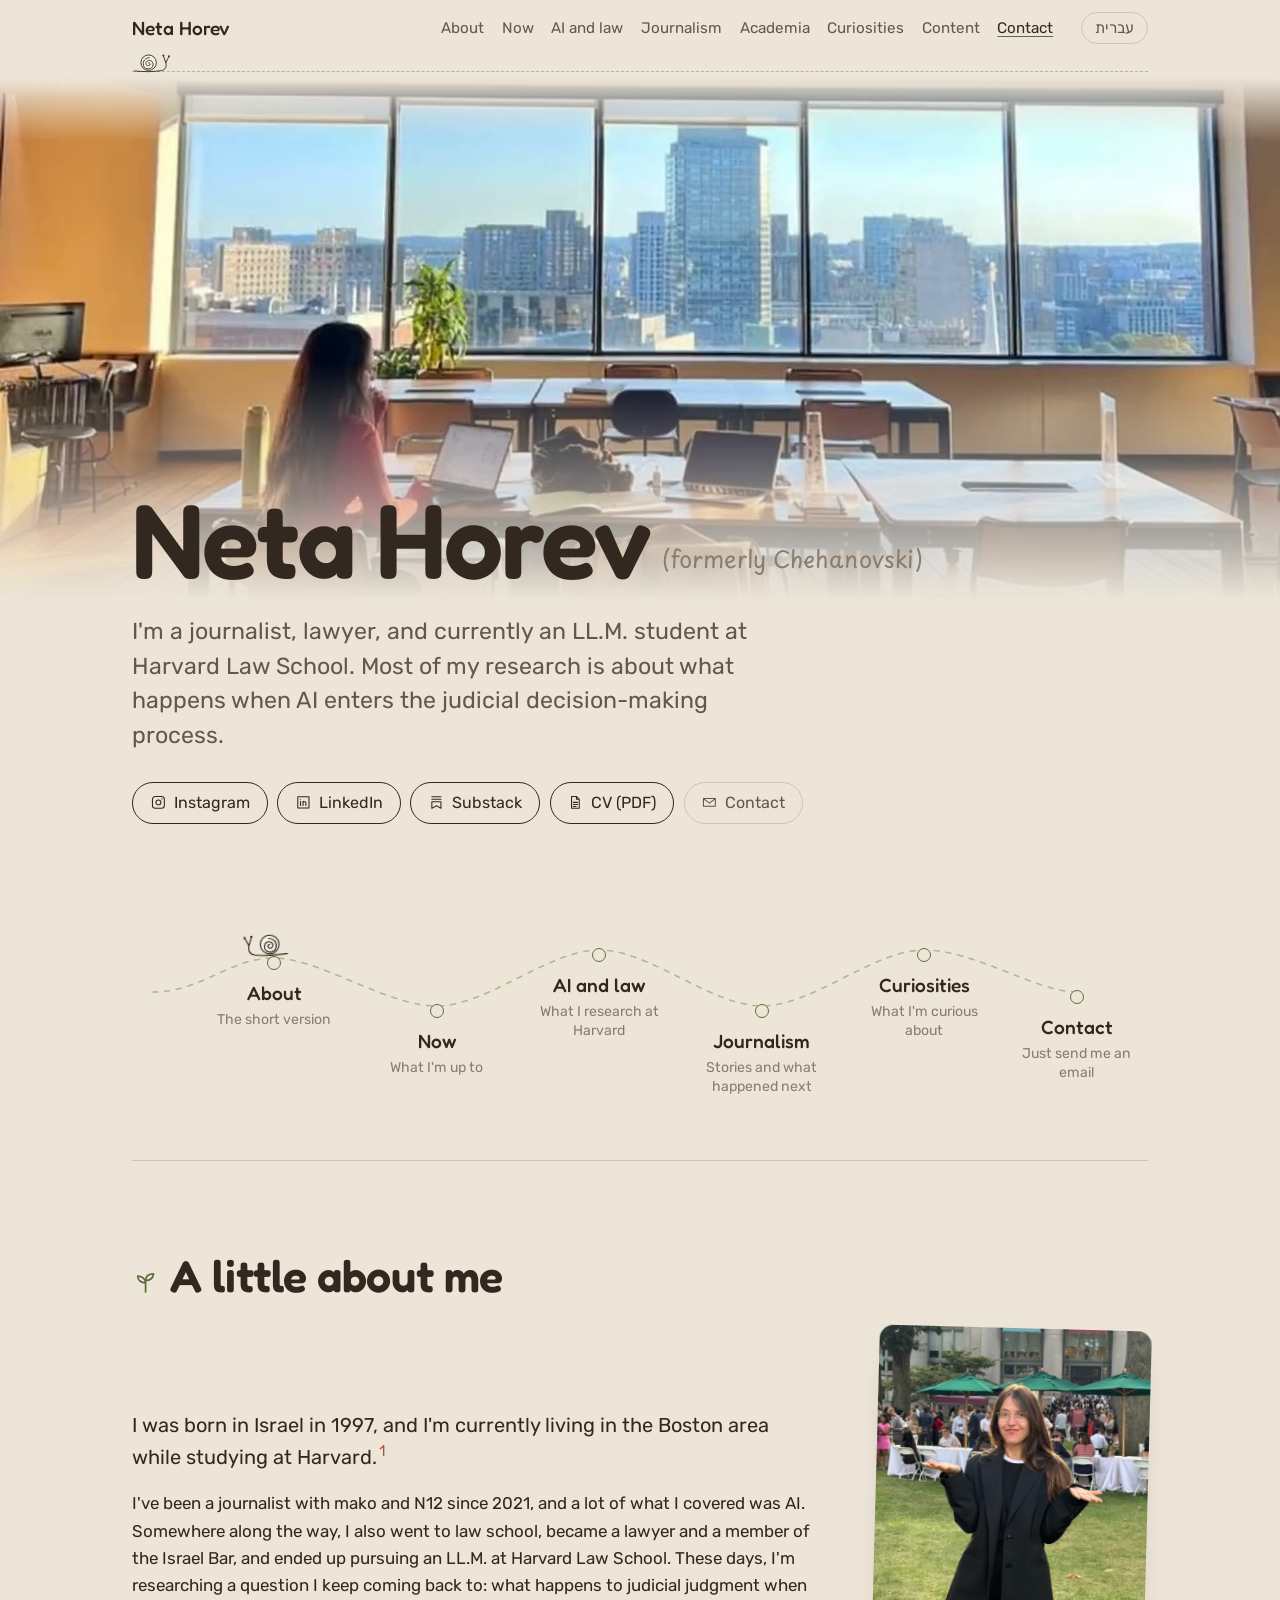
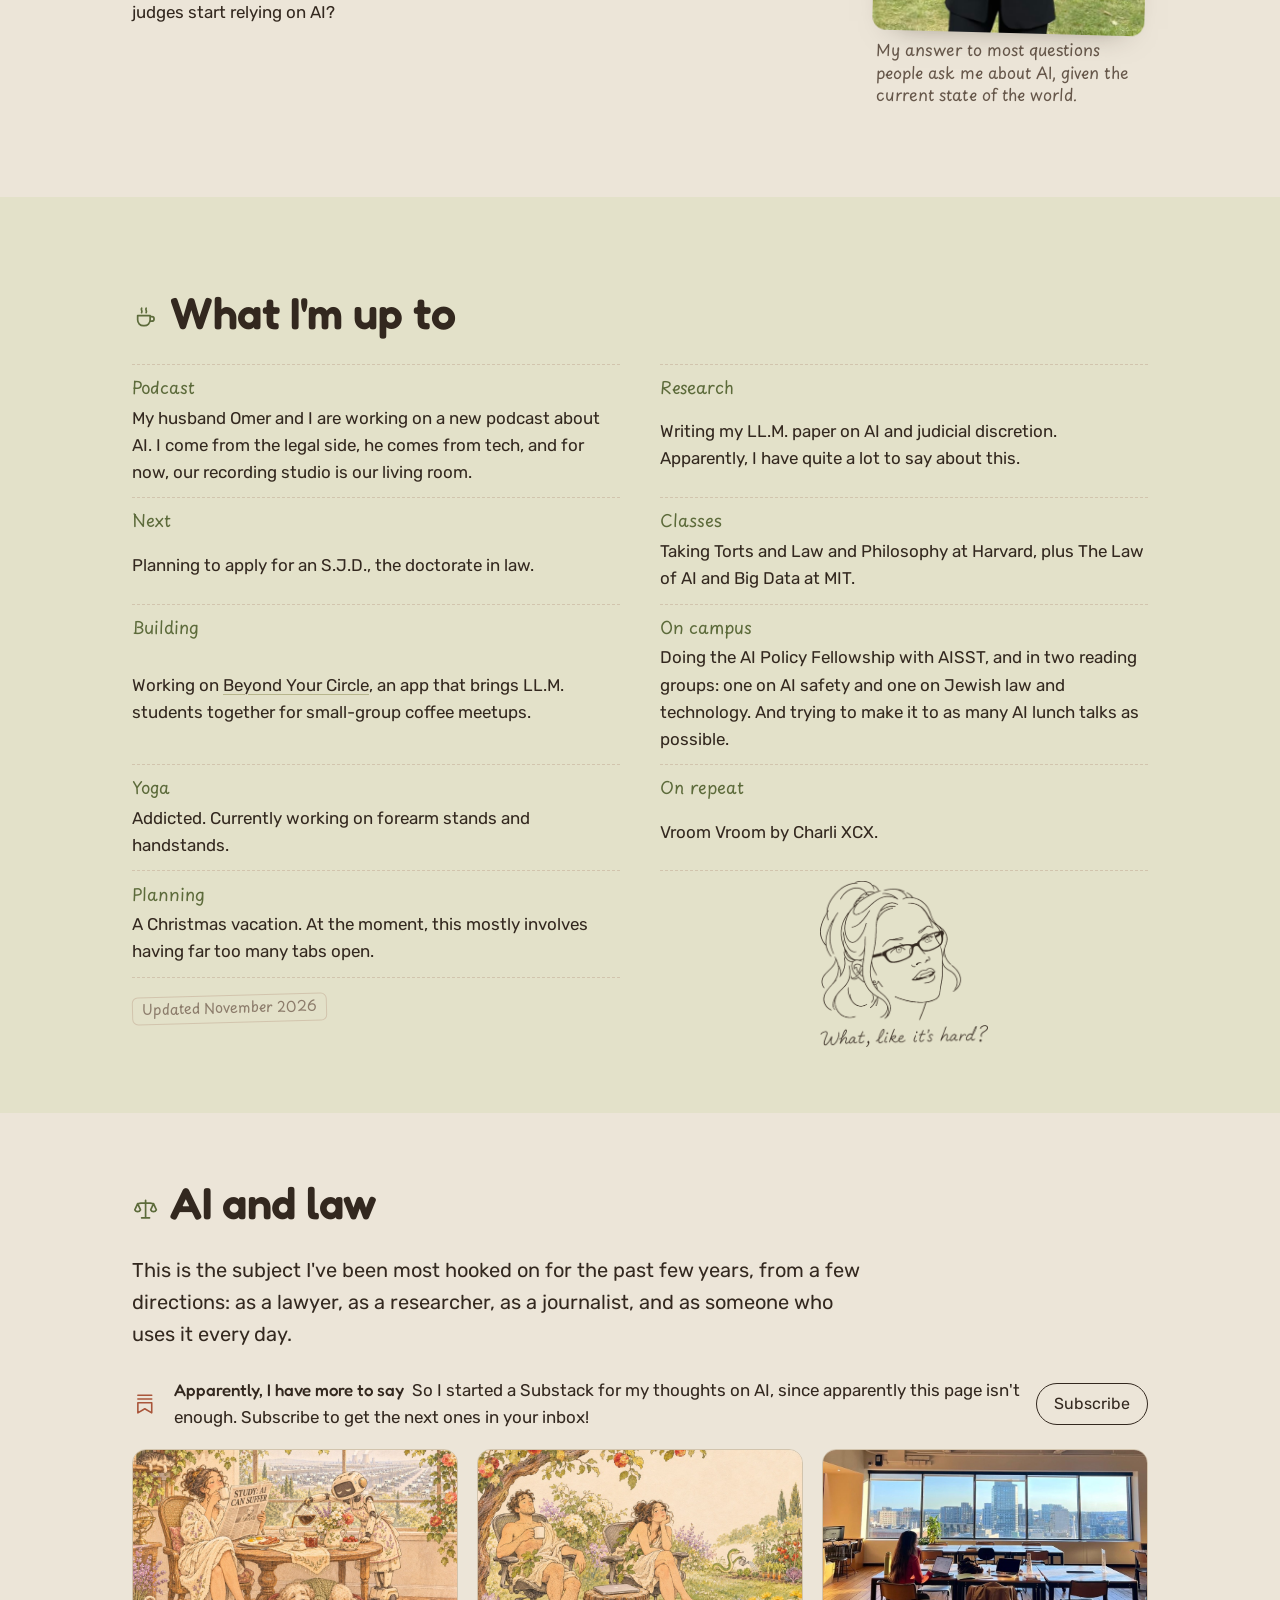
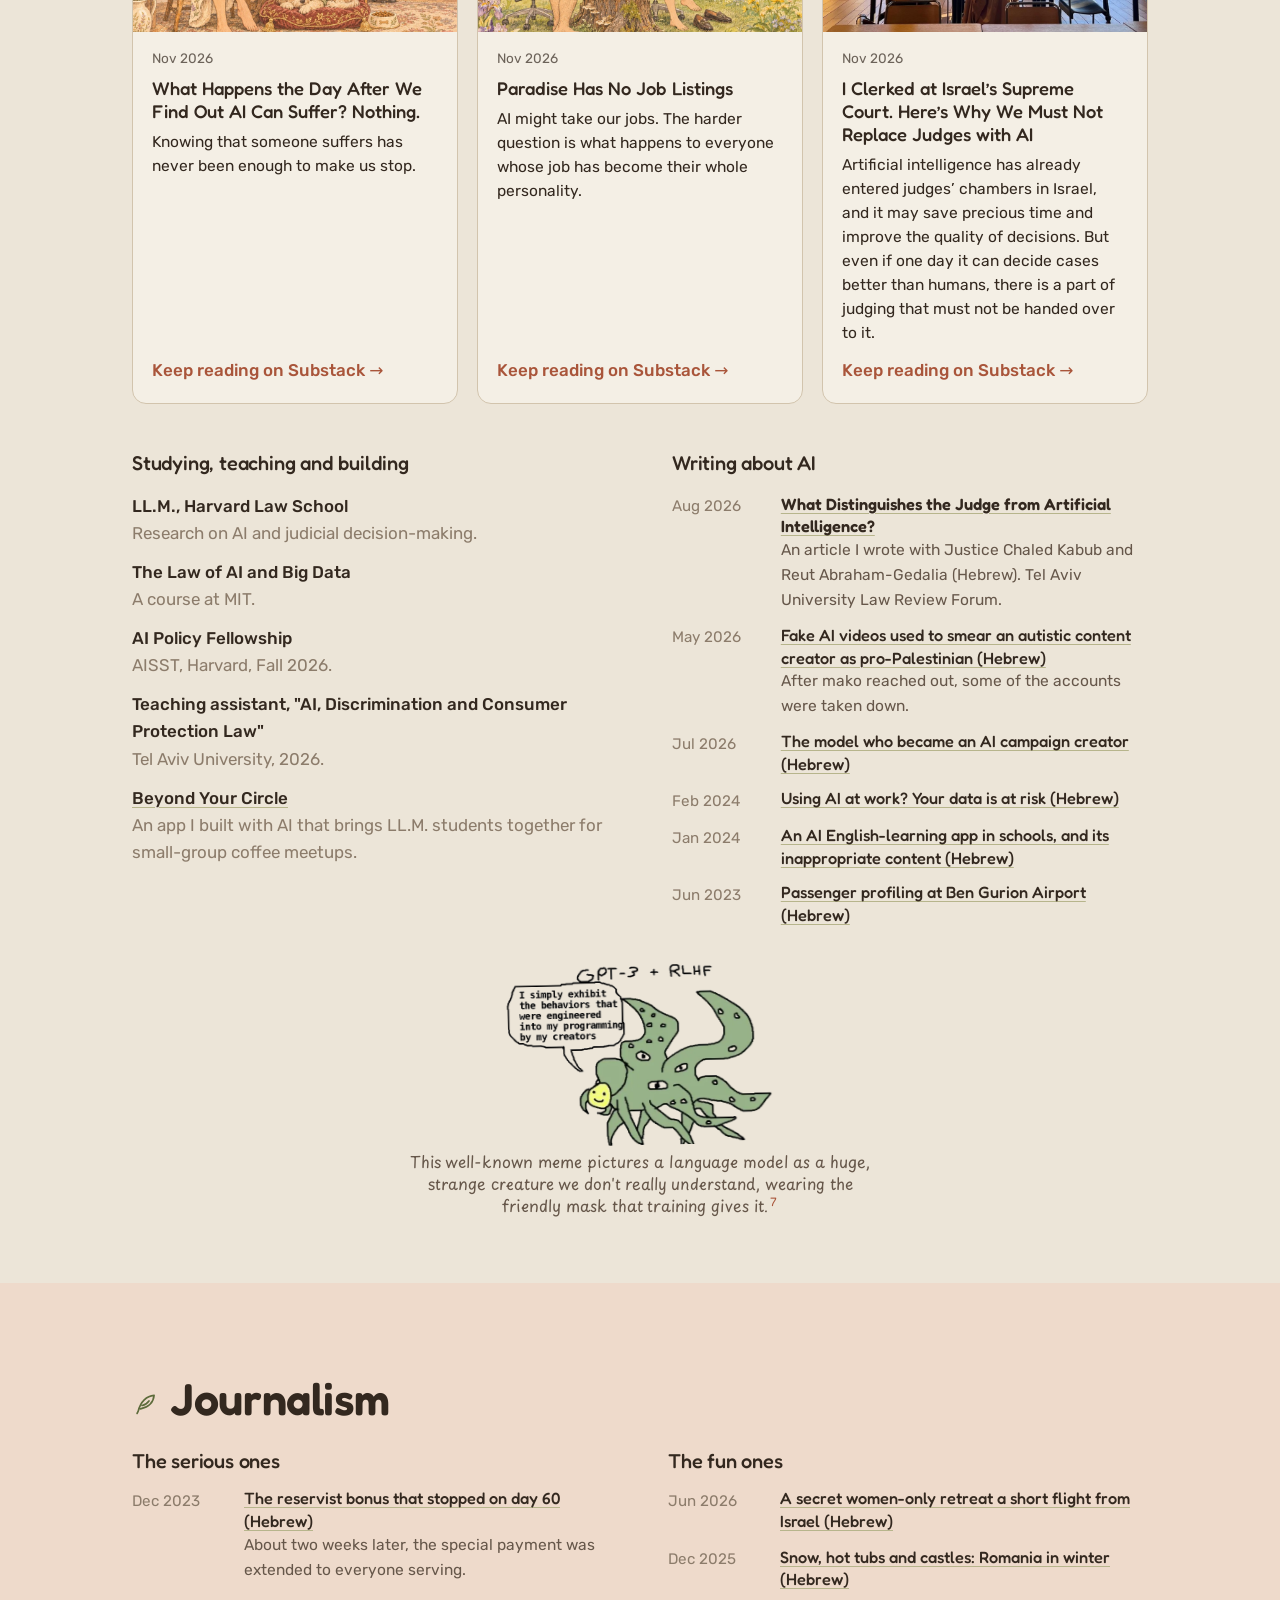
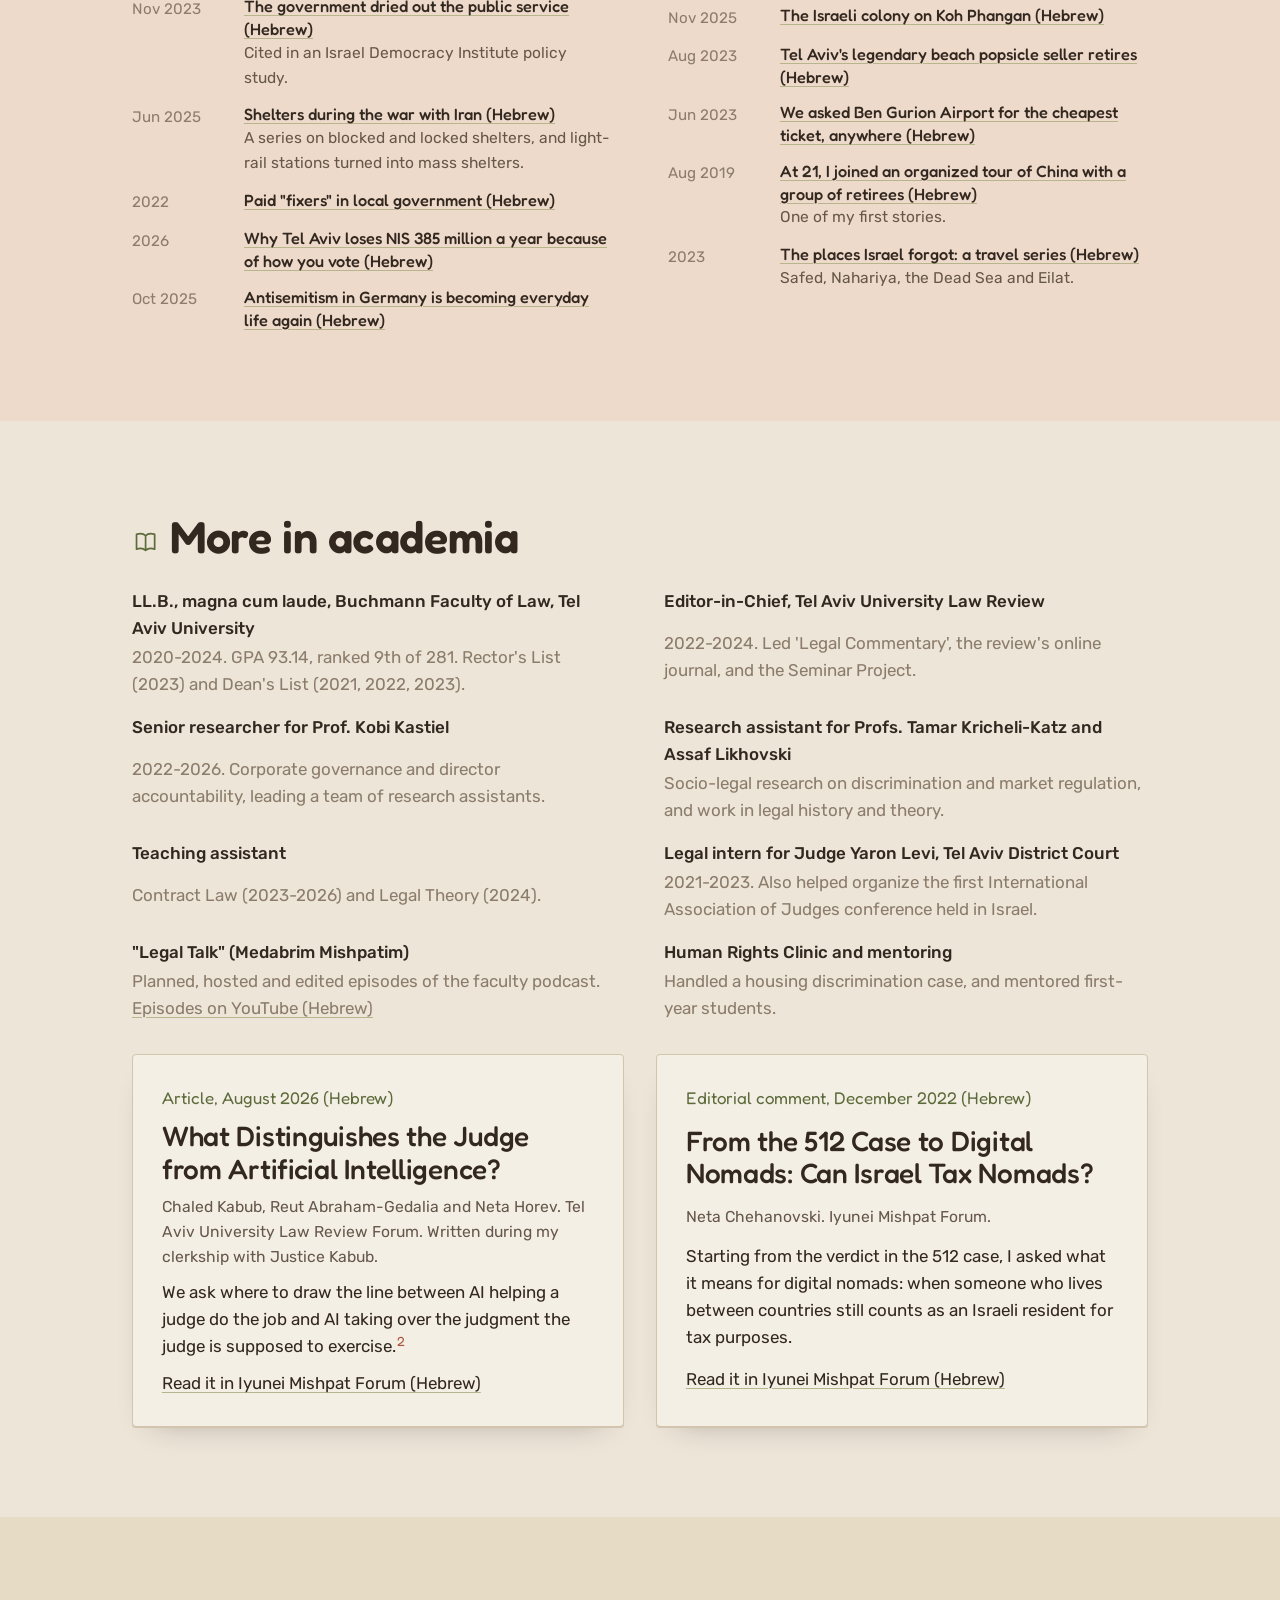
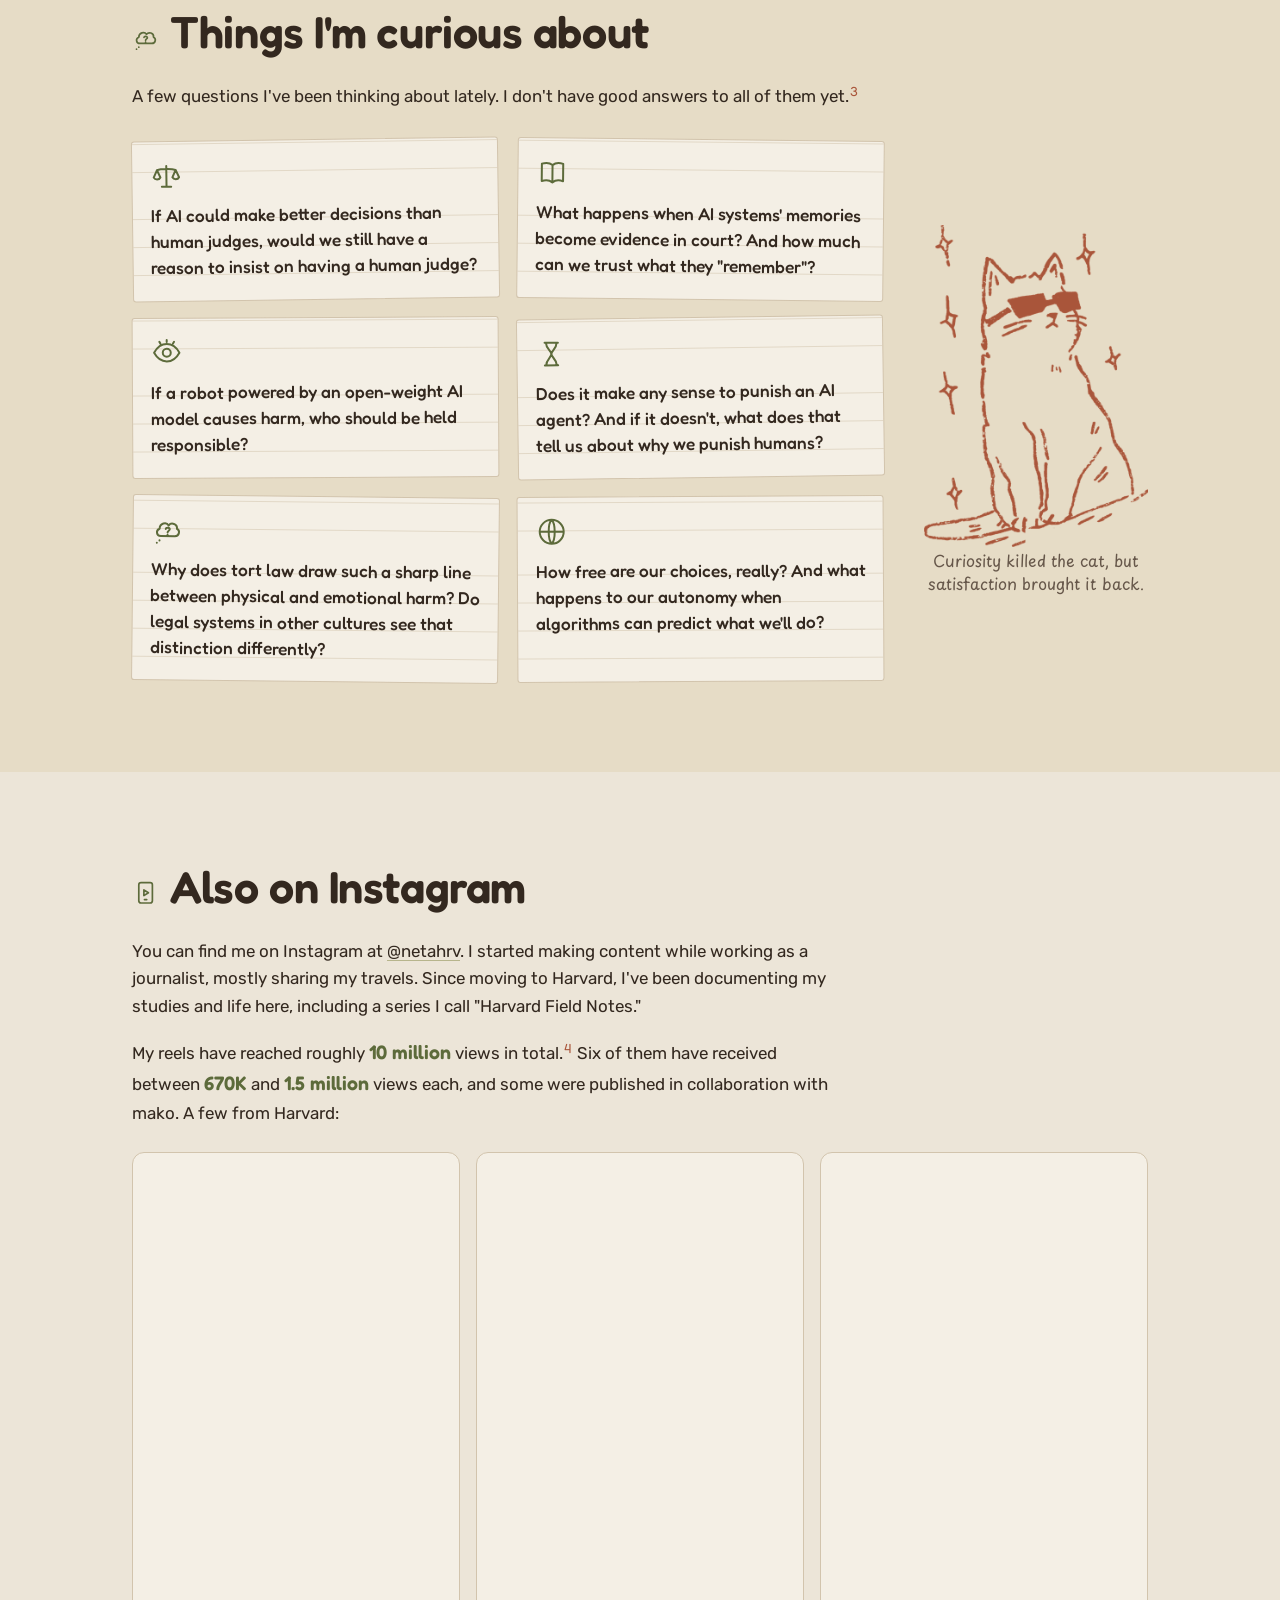
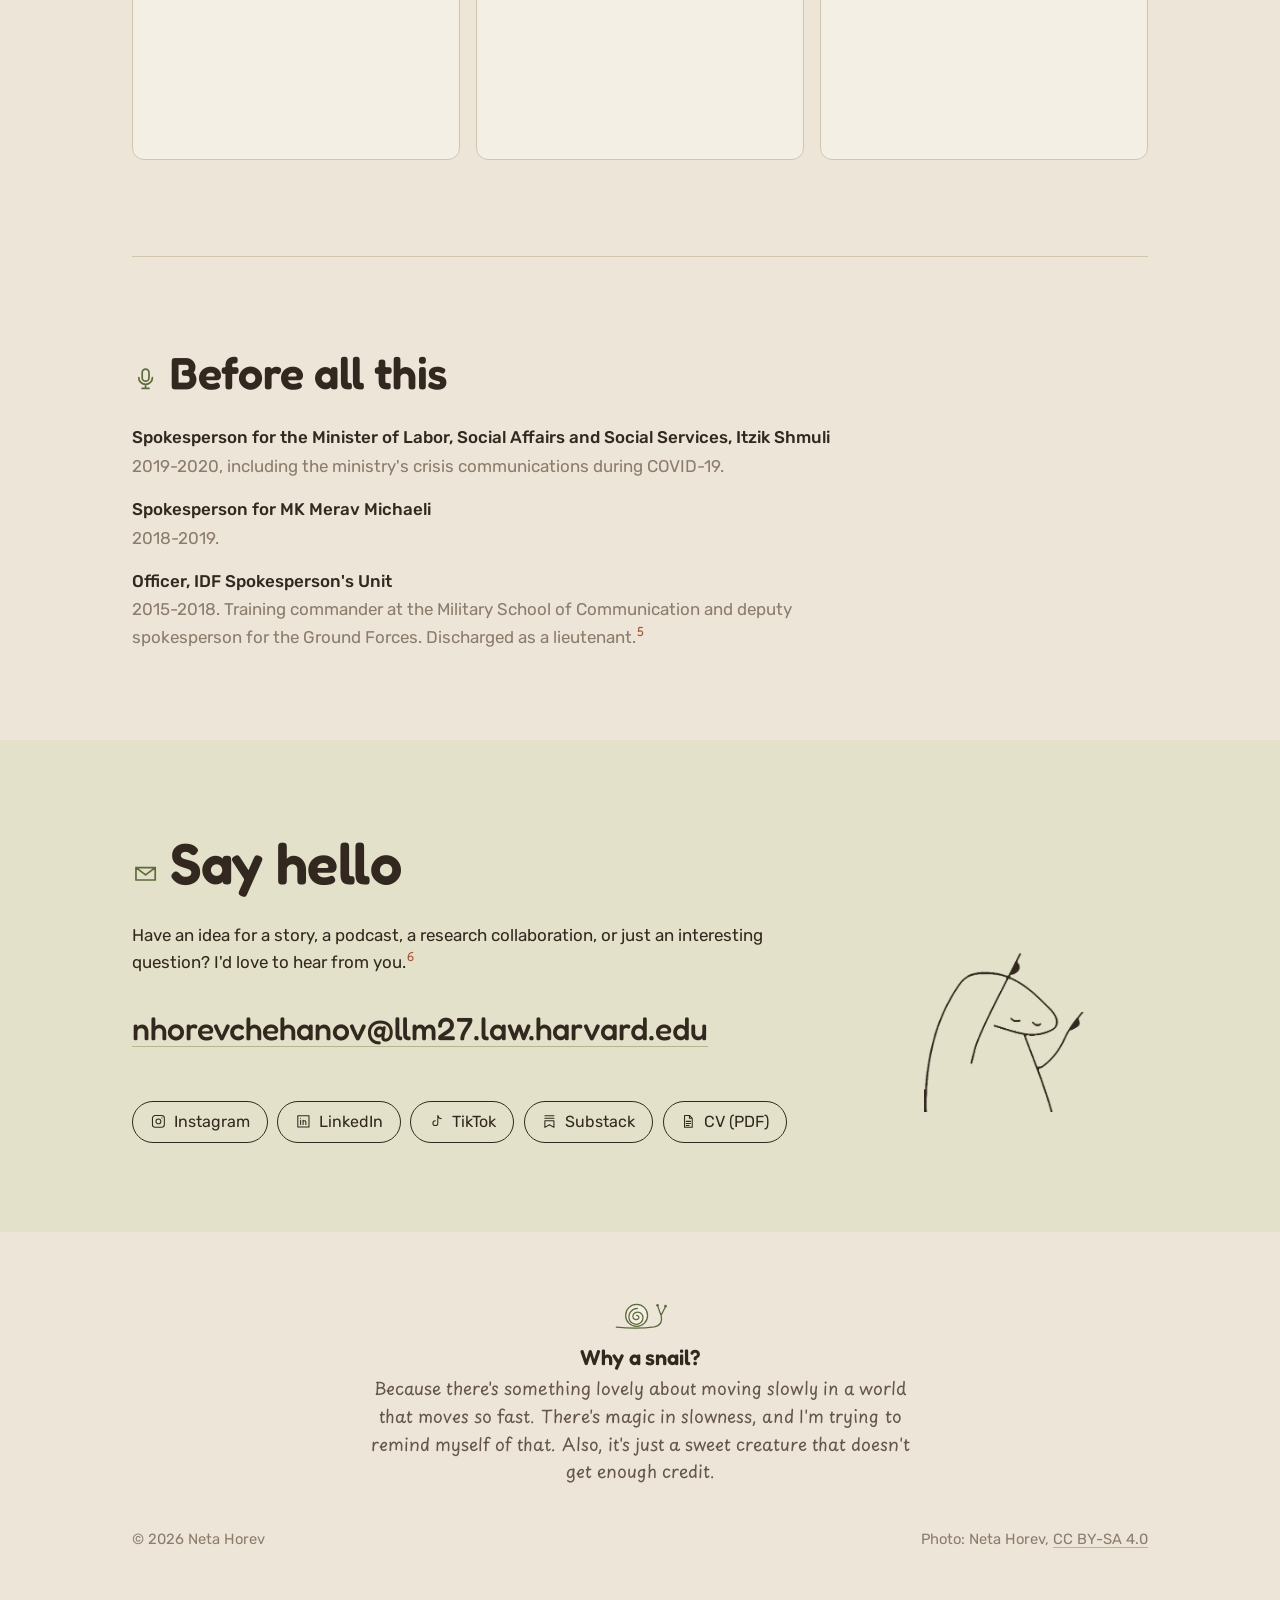
==== commit 769dbdb8: "Substack cards: add the AI suffering post, three across on desktop Co-Authored-By: Claude Opus 5.5 <" ====
--- a/index.html
+++ b/index.html
@@ -23,7 +23,7 @@
 <link rel="preconnect" href="https://fonts.googleapis.com">
 <link rel="preconnect" href="https://fonts.gstatic.com" crossorigin>
 <link rel="stylesheet" href="https://fonts.googleapis.com/css2?family=Fredoka:wght@400;500;600&family=Rubik:wght@400;500&family=Playpen+Sans+Hebrew:wght@400;500&display=swap">
-<link rel="stylesheet" href="/assets/style.css?v=54">
+<link rel="stylesheet" href="/assets/style.css?v=55">
 <script>document.documentElement.classList.add('js');if(document.visibilityState==='visible')document.documentElement.classList.add('intro')</script>
 <script type="application/ld+json">
 {"@context":"https://schema.org","@type":"Person","name":"Neta Horev","alternateName":["נטע חורב","Neta Chehanovski","נטע צ'חנובסקי"],"url":"https://netahorev.com/","image":"https://netahorev.com/assets/neta-horev.jpg","jobTitle":"Journalist, lawyer and LL.M. candidate","affiliation":{"@type":"CollegeOrUniversity","name":"Harvard Law School"},"sameAs":["https://www.instagram.com/netahrv/","https://www.linkedin.com/in/neta-horev-77a28816b/","https://www.tiktok.com/@neta_horev"]}
@@ -174,6 +174,10 @@
           <a class="btn posts__join" href="https://netahorev.substack.com/subscribe" data-goatcounter-click="substack-ai-strip" data-goatcounter-title="Substack click (ai-strip)" rel="me noopener" target="_blank">Subscribe</a>
         </div>
         <div class="posts__grid">
+          <a class="post" href="https://netahorev.substack.com/p/what-happens-the-day-after-we-find" data-goatcounter-click="substack-post3" data-goatcounter-title="Substack click (post3)" rel="noopener" target="_blank">
+            <img class="post__img" src="/assets/sub-suffer.jpg" width="900" height="600" loading="lazy" alt="">
+            <span class="post__body"><span class="post__when">Nov 2026</span><span class="post__title">What Happens the Day After We Find Out AI Can Suffer? Nothing.</span><span class="post__ex">Knowing that someone suffers has never been enough to make us stop.</span><span class="post__more">Keep reading on Substack →</span></span>
+          </a>
           <a class="post" href="https://netahorev.substack.com/p/paradise-has-no-job-listings" data-goatcounter-click="substack-post1" data-goatcounter-title="Substack click (post1)" rel="noopener" target="_blank">
             <img class="post__img" src="/assets/sub-paradise.jpg" width="900" height="600" loading="lazy" alt="">
             <span class="post__body"><span class="post__when">Nov 2026</span><span class="post__title">Paradise Has No Job Listings</span><span class="post__ex">AI might take our jobs. The harder question is what happens to everyone whose job has become their whole personality.</span><span class="post__more">Keep reading on Substack →</span></span>
--- a/assets/style.css
+++ b/assets/style.css
@@ -643,13 +643,14 @@
 .posts__intro { flex: 1; margin: 0; max-width: none; }
 .posts__intro strong { font-family: var(--display); font-weight: 500; margin-inline-end: 0.25rem; }
 .posts__join { flex: none; }
-.posts__grid { display: grid; grid-template-columns: repeat(2, minmax(0, 1fr)); gap: 1.2rem; }
+.posts__grid { display: grid; grid-template-columns: repeat(3, minmax(0, 1fr)); gap: 1.2rem; }
+@media (max-width: 1000px) { .posts__grid { grid-template-columns: 1fr; } }
 .post { display: flex; flex-direction: column; background: var(--card); border: 1px solid var(--line); border-radius: 14px; overflow: hidden; text-decoration: none; color: inherit; transition: border-color .2s ease, transform .25s cubic-bezier(.2,.7,.2,1); }
 .post:hover { border-color: var(--terra); transform: translateY(-2px); }
 .post__img { display: block; width: 100%; height: auto; aspect-ratio: 16 / 9; object-fit: cover; }
 .post__body { display: flex; flex-direction: column; gap: 0.45rem; padding: 1rem 1.2rem 1.15rem; flex: 1; }
 .post__when { font-size: 0.85rem; opacity: 0.7; }
-.post__title { font-family: var(--display); font-weight: 500; font-size: 1.25rem; line-height: 1.25; }
+.post__title { font-family: var(--display); font-weight: 500; font-size: 1.15rem; line-height: 1.25; }
 .post__ex { font-size: 0.97rem; line-height: 1.55; }
 .post__more { margin-top: auto; padding-top: 0.3rem; color: var(--terra); font-weight: 500; }
 .post:hover .post__more { text-decoration: underline; text-underline-offset: 3px; }
